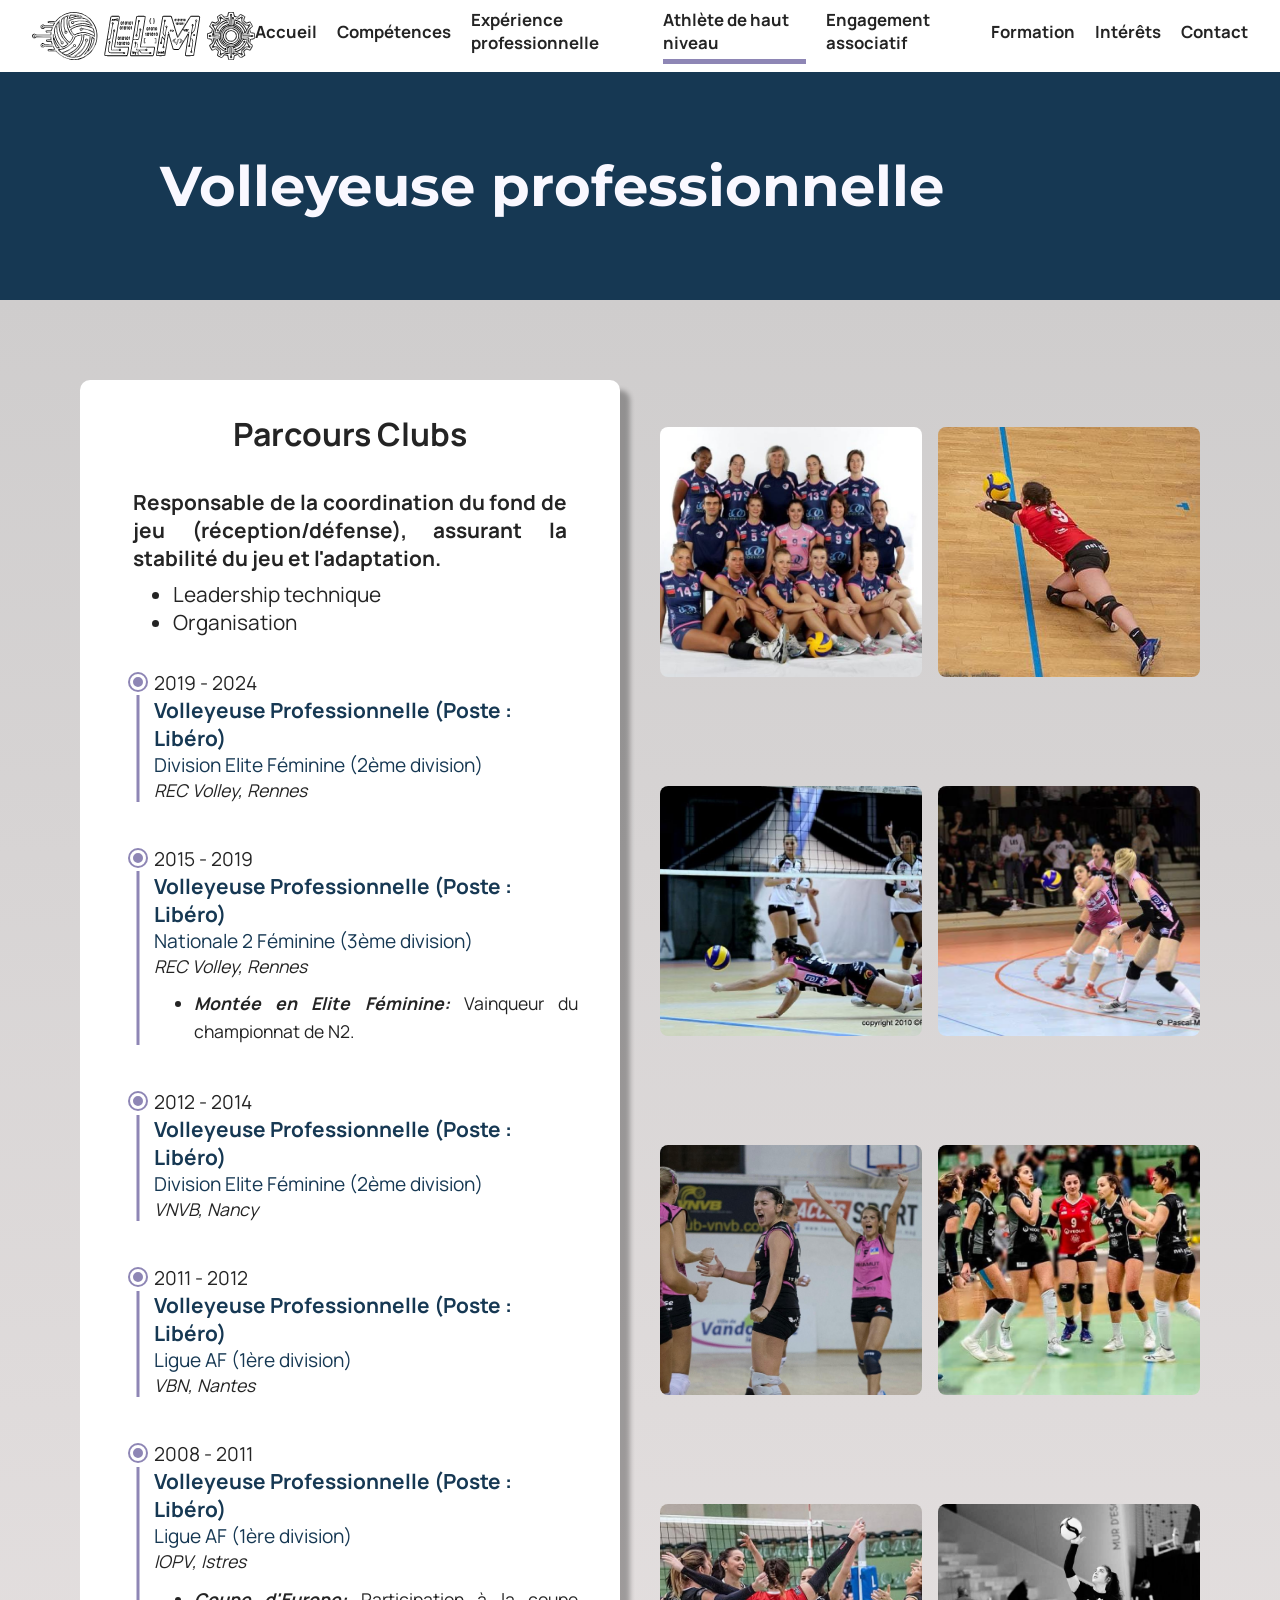
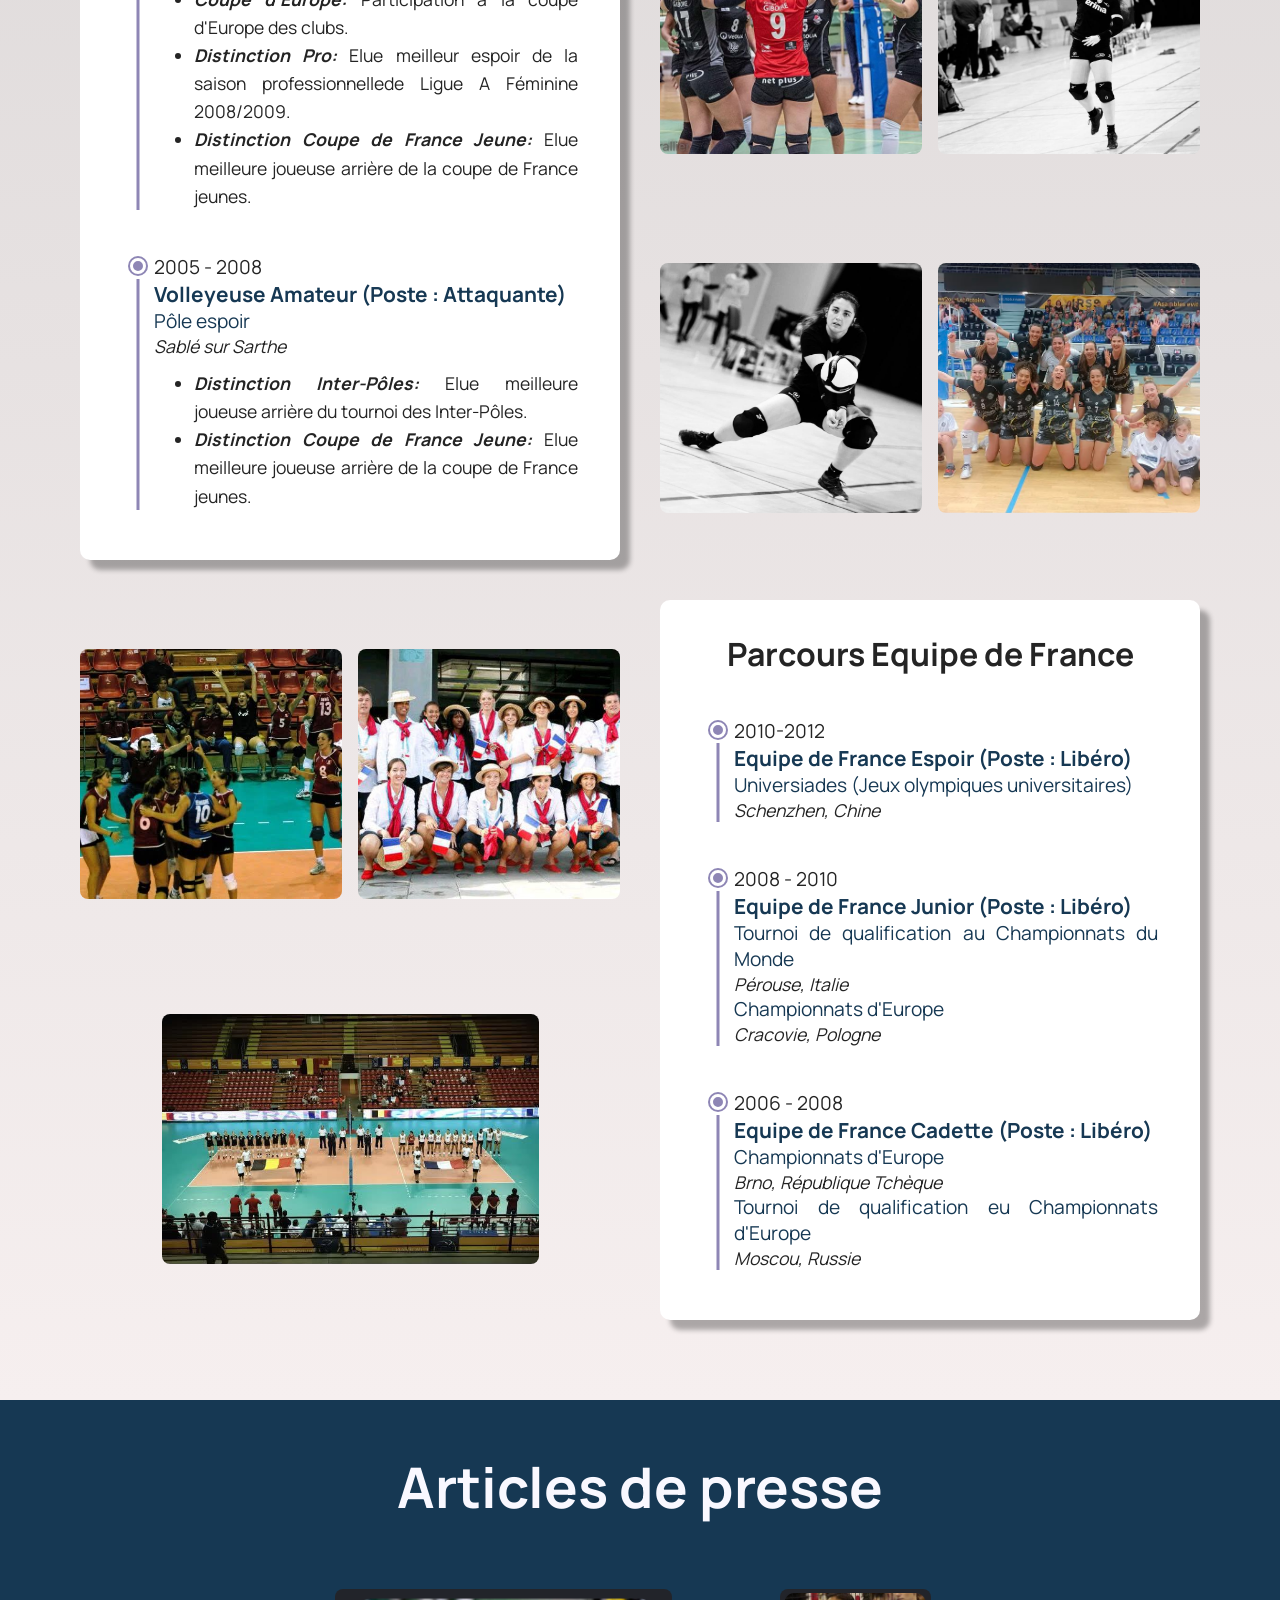
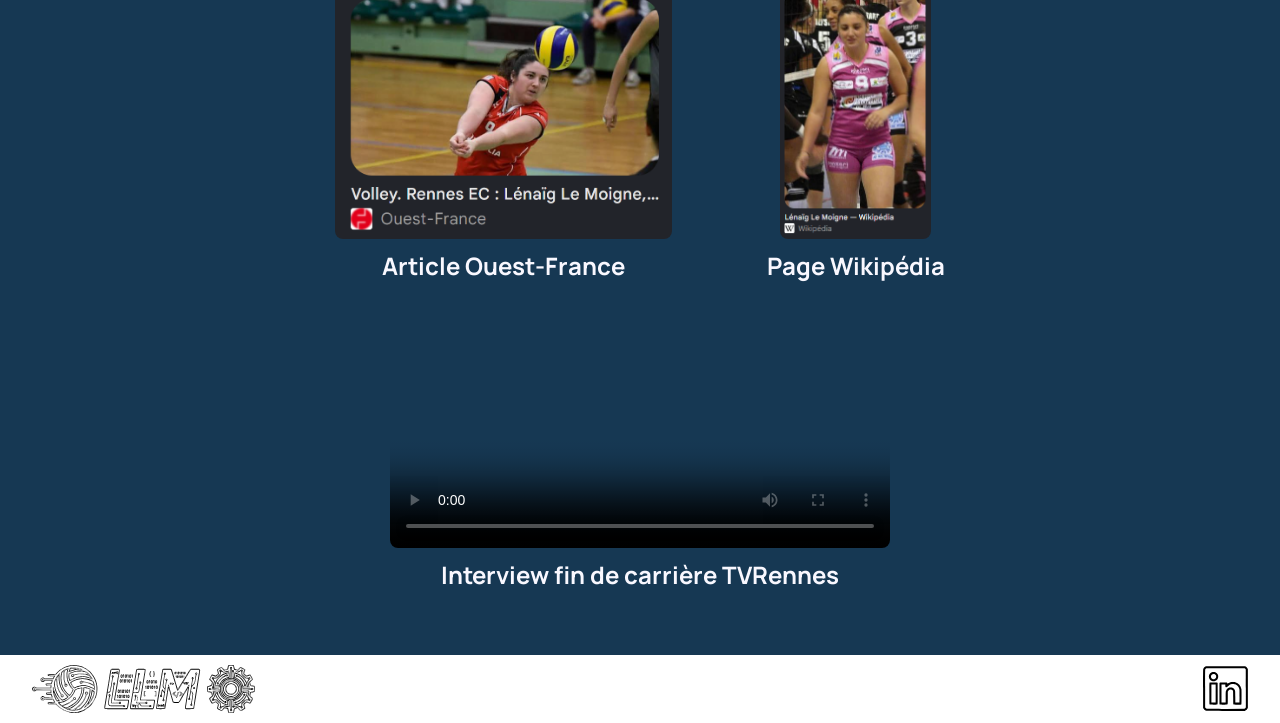
==== athlete-haut-niveau.html @ 6081b3a0 "début nettoyage" ====
<!DOCTYPE html>
<html lang="fr">

<head>
    <meta charset="utf-8">
    <title>Engagement associatif - Lénaïg LE MOIGNE</title>
    <link href="style.css" rel="stylesheet">
    <link rel="preconnect" href="https://fonts.googleapis.com">
    <link rel="preconnect" href="https://fonts.gstatic.com" crossorigin>
    <link href="https://fonts.googleapis.com/css2?family=Manrope&family=Montserrat&display=swap" rel="stylesheet">
</head>

<body>
    <header>
        <nav>
            <a href="index.html" class="lien-icone">
                <img src="images/logo-llm.svg" alt="Logo Lénaïg LE MOIGNE" class="logo-llm">
            </a>

            <div class="burger-menu" role="button" aria-label="Menu" aria-expanded="false" aria-controls="menu-mobile"
                tabindex="0">
                <span class="menu-text">MENU</span>
                <img src="images/burger-logo.png" alt="" class="burger-icon">
            </div>

            <div class="menu" id="menu-mobile">
                <a href="index.html">Accueil</a>
                <a href="competences.html">Compétences</a>
                <a href="experience-professionnelle.html">Expérience professionnelle</a>
                <a href="athlete-haut-niveau.html" class="active">Athlète de haut niveau</a>
                <a href="engagement-associatif.html">Engagement associatif</a>
                <a href="formation.html">Formation</a>
                <a href="interets.html">Intérêts</a>
                <a href="contact.html">Contact</a>
            </div>
        </nav>
    </header>

    <main>
        <section class="titre">
            <h1>Volleyeuse professionnelle</h1>
        </section>
        <section class="parcours">
            <h2 class="sr-only">Détails de mon parcours de Volleyeuse professionnelle</h2>
            <div class="blocks-parcours athlete">
                <div class="timeline-item pro">
                    <h3 id="ancre-athlete-haut-niveau-pro">Parcours Clubs</h3>

                    <div class="intro">
                        <p>Responsable de la coordination du fond
                            de jeu (réception/défense), assurant la stabilité du jeu et l'adaptation.
                        </p>
                        <ul>
                            <li>Leadership technique</li>
                            <li>Organisation</li>
                        </ul>
                    </div>

                    <div class="timeline-parcours no-hover">
                        <time class="date">2019 - 2024</time>
                        <h4 class="poste">Volleyeuse Professionnelle (Poste : Libéro)</h4>
                        <div class="niveau">Division Elite Féminine (2ème division)</div>
                        <div class="lieu">REC Volley, Rennes</div>
                    </div>
                    <div class="timeline-parcours no-hover">
                        <time class="date">2015 - 2019</time>
                        <h4 class="poste">Volleyeuse Professionnelle (Poste : Libéro)</h4>
                        <h4 class="niveau">Nationale 2 Féminine (3ème division)</h4>
                        <div class="lieu">REC Volley, Rennes</div>
                        <ul class="detail">
                            <li><em><strong>Montée en Elite Féminine:</strong></em> Vainqueur du championnat de N2.
                            </li>
                        </ul>
                    </div>
                    <div class="timeline-parcours no-hover">
                        <time class="date">2012 - 2014</time>
                        <h4 class="poste">Volleyeuse Professionnelle (Poste : Libéro)</h4>
                        <h4 class="niveau">Division Elite Féminine (2ème division)</h4>
                        <div class="lieu">VNVB, Nancy</div>
                    </div>
                    <div class="timeline-parcours no-hover">
                        <time class="date">2011 - 2012</time>
                        <h4 class="poste">Volleyeuse Professionnelle (Poste : Libéro)</h4>
                        <h4 class="niveau">Ligue AF (1ère division)</h4>
                        <div class="lieu">VBN, Nantes</div>
                    </div>
                    <div class="timeline-parcours no-hover">
                        <time class="date">2008 - 2011</time>
                        <h4 class="poste">Volleyeuse Professionnelle (Poste : Libéro)</h4>
                        <h4 class="niveau">Ligue AF (1ère division)</h4>
                        <div class="lieu">IOPV, Istres</div>
                        <ul class="detail">
                            <li><em><strong>Coupe d'Europe:</strong></em> Participation à la coupe d'Europe des clubs.
                            </li>
                            <li><em><strong>Distinction Pro:</strong></em> Elue meilleur espoir de la saison
                                professionnellede Ligue A
                                Féminine 2008/2009. </li>
                            <li><em><strong>Distinction Coupe de France Jeune:</strong></em> Elue meilleure joueuse
                                arrière de la coupe
                                de France jeunes.</li>
                        </ul>
                    </div>

                    <div class="timeline-parcours no-hover">
                        <time class="date">2005 - 2008</time>
                        <h4 class="poste">Volleyeuse Amateur (Poste : Attaquante)</h4>
                        <h4 class="niveau">Pôle espoir</h4>
                        <div class="lieu">Sablé sur Sarthe</div>
                        <ul class="detail">
                            <li><em><strong>Distinction Inter-Pôles:</strong></em> Elue meilleure joueuse arrière du
                                tournoi des Inter-Pôles.</li>
                            <li><em><strong>Distinction Coupe de France Jeune:</strong></em> Elue meilleure joueuse
                                arrière de la coupe
                                de France jeunes.</li>
                        </ul>
                    </div>


                </div>
                <div class="timeline-item edf">
                    <h3 id="ancre-athlete-haut-niveau-edf">Parcours Equipe de France</h3>

                    <div class="timeline-parcours no-hover">
                        <time class="date">2010-2012</time>
                        <h4 class="poste">Equipe de France Espoir (Poste : Libéro)</h4>
                        <h4 class="niveau">Universiades (Jeux olympiques universitaires)</h4>
                        <div class="lieu">Schenzhen, Chine</div>
                    </div>
                    <div class="timeline-parcours no-hover">
                        <time class="date">2008 - 2010</time>
                        <h4 class="poste">Equipe de France Junior (Poste : Libéro)</h4>
                        <h4 class="niveau">Tournoi de qualification au Championnats du Monde</h4>
                        <div class="lieu">Pérouse, Italie</div>
                        <h4 class="niveau">Championnats d'Europe</h4>
                        <div class="lieu">Cracovie, Pologne</div>
                    </div>
                    <div class="timeline-parcours no-hover">
                        <time class="date">2006 - 2008</time>
                        <h4 class="poste">Equipe de France Cadette (Poste : Libéro)</h4>
                        <h4 class="niveau">Championnats d'Europe</h4>
                        <div class="lieu">Brno, République Tchèque</div>
                        <h4 class="niveau">Tournoi de qualification eu Championnats d'Europe</h4>
                        <div class="lieu">Moscou, Russie</div>
                    </div>
                </div>
                <div class="photos pro">
                    <img src="images/nantes.jpeg" alt="Photo d'équipe Nantes"
                        onclick="document.getElementById('modal-nantes').showModal()">
                    <dialog id="modal-nantes" onclick="this.close()">
                        <img src="images/nantes.jpeg" alt="Photo d'équipe Nantes">
                    </dialog>

                    <img src="images/defense.jpeg" alt="Photo de défense de volley"
                        onclick="document.getElementById('modal-defense').showModal()">
                    <dialog id="modal-defense" onclick="this.close()">
                        <img src="images/defense.jpeg" alt="Photo de défense de volley">
                    </dialog>

                    <img src="images/plongeon.jpeg" alt="Photo plongeon de volley"
                        onclick="document.getElementById('modal-plongeon').showModal()">
                    <dialog id="modal-plongeon" onclick="this.close()">
                        <img src="images/plongeon.jpeg" alt="Photo plongeon de volley">
                    </dialog>

                    <img src="images/reception.jpeg" alt="Photo réception de volley"
                        onclick="document.getElementById('modal-reception').showModal()">
                    <dialog id="modal-reception" onclick="this.close()">
                        <img src="images/reception.jpeg" alt="Photo réception de volley">
                    </dialog>

                    <img src="images/celebration.jpeg" alt="Photo célébration d'un point"
                        onclick="document.getElementById('modal-celebration').showModal()">
                    <dialog id="modal-celebration" onclick="this.close()">
                        <img src="images/celebration.jpeg" alt="Photo célébration d'un point">
                    </dialog>

                    <img src="images/rec.jpeg" alt="Photo regroupement point"
                        onclick="document.getElementById('modal-rec').showModal()">
                    <dialog id="modal-rec" onclick="this.close()">
                        <img src="images/rec.jpeg" alt="Photo regroupement point">
                    </dialog>

                    <img src="images/groupe.jpeg" alt="Photo regroupement point"
                        onclick="document.getElementById('modal-groupe').showModal()">
                    <dialog id="modal-groupe" onclick="this.close()">
                        <img src="images/groupe.jpeg" alt="Photo regroupement point">
                    </dialog>

                    <img src="images/service.jpeg" alt="Photo d'un service"
                        onclick="document.getElementById('modal-service').showModal()">
                    <dialog id="modal-service" onclick="this.close()">
                        <img src="images/service.jpeg" alt="Photo d'un service">
                    </dialog>

                    <img src="images/recep.jpeg" alt="Photo de réception"
                        onclick="document.getElementById('modal-recep').showModal()">
                    <dialog id="modal-recep" onclick="this.close()">
                        <img src="images/recep.jpeg" alt="Photo de réception">
                    </dialog>

                    <img src="images/rec-victoire.jpeg" alt="Photo d'équipe REC"
                        onclick="document.getElementById('modal-recvictoire').showModal()">
                    <dialog id="modal-recvictoire" onclick="this.close()">
                        <img src="images/rec-victoire.jpeg" alt="Photo d'équipe REC">
                    </dialog>
                </div>
                <div class=" photos edf">
                    <div class=" edf-1">
                        <img src="images/edf.jpeg" alt="Photo match équipe de France"
                            onclick="document.getElementById('modal-edf').showModal()">
                        <dialog id="modal-edf" onclick="this.close()">
                            <img src="images/edf.jpeg" alt="Photo match équipe de France">
                        </dialog>

                        <img src="images/edf-universiades.JPG" alt="Photo d'équipe en tenue de présentation"
                            onclick="document.getElementById('modal-universiades').showModal()">
                        <dialog id="modal-universiades" onclick="this.close()">
                            <img src="images/edf-universiades.JPG" alt="Photo d'équipe en tenue de présentation">
                        </dialog>
                    </div>
                    <div class=" edf-2">
                        <img src="images/edf-hymnes.jpeg" alt="Photo hymnes nationales"
                            onclick="document.getElementById('modal-hymnes').showModal()">
                        <dialog id="modal-hymnes" onclick="this.close()">
                            <img src="images/edf-hymnes.jpeg" alt="Photos hymnes nationales">
                        </dialog>
                    </div>
                </div>
            </div>
        </section>

        <section class="article-press">
            <h3>Articles de presse</h3>
            <div class="article-container">
                <a href="https://www.ouest-france.fr/sport/volley/rec-volley/volley-rennes-ec-lenaig-le-moigne-patronne-de-la-defense-7035862"
                    target="_blank">
                    <img src="images/article-ouest-france.PNG" alt="Aperçu de l'article Ouest France"
                        class="image-article">
                </a>
                <h4>Article Ouest-France</h4>
            </div>

            <div class="article-container">
                <a href="https://fr.wikipedia.org/wiki/Lénaïg_Le_Moigne" target="_blank">
                    <img src="images/page-wikipedia.PNG" alt="Aperçu de la page wikipédia" class="image-page">
                </a>
                <h4>Page Wikipédia</h4>
            </div>

            <div class="video-container">
                <video controls width="auto" height="260" poster="images/couverture-video.png" class="video"
                    style="border-radius: 8px;" allowfullscreen>
                    <source src="videos/sjt-llm-portrait.mp4" type="video/mp4">
                    <track kind="captions" src="videos/transcription.vtt" srclang="fr" label="Français" default>
                    Votre navigateur ne supporte pas la lecture de vidéos.
                </video>
                <h4>Interview fin de carrière TVRennes</h4>
            </div>
        </section>

    </main>

    <footer>
        <a href="index.html" class="lien-icone">
            <img src="images/logo-llm.svg" alt="Logo Lénaïg LE MOIGNE" class="logo-llm">
        </a>
        <a href="https://fr.linkedin.com/in/lénaïg-le-moigne" target="_blank" class="lien-icone">
            <img src="images/logo-linkedin.svg" alt="Logo LinkedIn" class="logo-linkedin">
        </a>
    </footer>

    <script>
        const burger = document.querySelector('.burger-menu');
        const menuMobile = document.getElementById('menu-mobile');

        // Fonction unique pour basculer le menu
        function toggleMenu() {
            const estOuvert = burger.getAttribute('aria-expanded') === 'true';
            burger.setAttribute('aria-expanded', !estOuvert);
            menuMobile.classList.toggle('active');

            // Si le menu vient d'être ouvert, on déplace le focus sur le 1er lien
            if (!estOuvert) {
                // Trouve le premier lien à l'intérieur du menu ouvert
                const premierLien = menuMobile.querySelector('a');
                if (premierLien) {
                    // Petit délai (setTimeout) pour laisser le temps à la classe active d'être appliquée
                    setTimeout(() => {
                        premierLien.focus();
                    }, 100);
                }
            }
        }

        // Gestion du clic
        burger.addEventListener('click', (e) => {
            e.stopPropagation();
            toggleMenu();
        });

        // Gestion du clavier (Entrée et Espace)
        burger.addEventListener('keydown', (e) => {
            if (e.key === 'Enter' || e.key === ' ') {
                e.preventDefault();
                toggleMenu();
            }
        });

        // Fermeture au clic extérieur
        document.addEventListener('click', (e) => {
            if (!burger.contains(e.target) && menuMobile.classList.contains('active')) {
                menuMobile.classList.remove('active');
                burger.setAttribute('aria-expanded', 'false');
            }
        });
    </script>

</body>

</html>
---- style.css ----
:root {
    /* Couleurs */
    --couleur-fond-header-footer: #ffffff;
    --couleur-fond-section-1: #163853;
    --couleur-fond-section-2-depart: #cfcdcd;
    --couleur-fond-section-2-arrivee: #f6efef;
    --couleur-fond-timeline: #eae6e6;
    --couleur-texte-clair: #f9f8ff;
    --couleur-texte-sombre: #242424;
    --couleur-fond-block: #ffffff;
    --couleur-degrade-cta-depart: #696484;
    --couleur-degrade-cta-arrivee: #a3a4d9;
    --couleur-degrade-cta-hover-depart: #a29ace;
    --couleur-degrade-cta-hover-arrivee: #b6b9f9;
    --couleur-timeline: #8e86b5;

    /* Espacements et dimensions */
    --espacement-global: 0.625rem 2rem;
    --gap-menu: 1.25rem;
    --gap-grid: 2.5rem;
    --gap-texte: 1.5rem;
    --rayon-bordure-standard: 0.625rem;
    --padding-cta: 1.25rem 1.875rem;
    --padding-section: 5rem 0;
    --padding-grid: 2rem;
    --padding-block: 0.625rem;
    --colonne-gauche-grid-largeur: 2rem;
    --width-intro: 75%;

    /* Variables dynamiques */
    --hauteur-header: 4.5rem;
    --hauteur-barre-active: 0.3125rem;
    --cercle-taille: 0.625rem;
    --epaisseur-trait: 0.1875rem;
    --top-trait: 2.2rem;
}

* {
    margin: 0;
    box-sizing: border-box;
}

body {
    font-family: 'Manrope', sans-serif;
    font-size: 1rem;
    background-color: var(--couleur-fond-section-1);
    padding-top: var(--hauteur-header);
}

h1 {
    font-size: 3.5rem;
    color: var(--couleur-texte-clair);
    font-family: 'Montserrat', sans-serif;
}

h2 {
    font-size: 2.5rem;
    color: var(--couleur-texte-clair);
}

h3 {
    font-size: 2rem;
    margin-bottom: 2rem;
}

h4 {
    font-size: 1.5rem;
    margin-bottom: 1rem;
}

h5 {
    font-size: 1rem;
    margin-bottom: 1rem;
}

p {
    font-size: 1.3rem;
    color: var(--couleur-texte-clair);
}

/* Typography & Links */
a {
    color: var(--couleur-texte-sombre);
    text-decoration: none;
    font-size: 1.1rem;
}

a:hover {
    text-decoration: underline;
}

div {
    font-size: 1.3rem;
    color: var(--couleur-texte-sombre);
}

li {
    font-size: 1.3rem;
}

/* Layout Components */
header,
footer {
    background-color: var(--couleur-fond-header-footer);
    padding: var(--espacement-global);
    display: flex;
    align-items: center;
    justify-content: space-between;
    width: 100%;
}

header {
    position: fixed;
    top: 0;
    left: 0;
    height: var(--hauteur-header);
    z-index: 2000;
}

nav {
    display: flex;
    align-items: center;
    justify-content: space-between;
    width: 100%;
}

/* Navigation & Burger */
.burger-menu {
    display: none;
}

.menu {
    display: flex;
    align-items: center;
    gap: var(--gap-menu);
}

.menu a {
    font-weight: bold;
    font-size: 1.05rem;
    padding-bottom: var(--hauteur-barre-active);
    border-bottom: var(--hauteur-barre-active) solid transparent;
}

.menu a.active {
    border-bottom: var(--hauteur-barre-active) solid var(--couleur-timeline);
}

main {

    /* La hauteur minimale du main est la hauteur de l'écran 
       moins la hauteur du header et du footer */
    min-height: calc(100vh - var(--hauteur-header));
    display: flex;
    flex-direction: column;
}

/* Force la dernière section à prendre tout l'espace disponible */
section:last-child {
    flex-grow: 1;
}

section {
    padding: var(--padding-section);
}

/* Buttons & Icons */
.logo-llm {
    height: 3rem;
    width: auto;
    display: block;
}

.logo-linkedin {
    height: 2.8rem;
    width: auto;
    display: block;
}

.lien-icone {
    display: inline-flex;
    align-items: center;
    justify-content: center;

}

.icone-mail:hover .logo-mail,
.icone-telephone:hover .logo-telephone,
.icone-maison:hover .logo-maison,
.icone-linkedin:hover .logo-linkedin,
.icone-mail:hover + p,
.icone-telephone:hover + p,
.icone-maison:hover + p,
.icone-linkedin:hover + p {
    opacity: 0.7;
    transform: scale(1.1);
}

/* Contact Section */
.contact-info {
    display: grid;
    grid-template-columns: 1fr 1fr;
    grid-template-rows: auto auto;
    padding: var(--padding-grid);
    text-align: center;
    color: var(--couleur-texte-sombre);
    background-color: var(--couleur-fond-block);
    border-radius: var(--rayon-bordure-standard);
}

.contact-info .mail {
    grid-column: 1;
    grid-row: 1;
}

.contact-info .tel {
    grid-column: 2;
    grid-row: 1;
}

.contact-info .home {
    grid-column: 1;
    grid-row: 2;
    margin-top: 5rem;
}

.contact-info .social {
    grid-column: 2;
    grid-row: 2;
    margin-top: 5rem;
}

.contact-info p {
    color: var(--couleur-texte-sombre);
    font-size: 2rem;
}

.contact-info .home img,
.contact-info .mail img {
    display: block;
    margin: 0 auto;
    width: 3rem;
    height: auto;
}

.contact-info .tel img {
    display: block;
    margin: 0 auto;
    width: auto;
    height: 3rem;
}

.contact-info .social img {
    display: block;
    margin: 0 auto;
    width: 3rem;
    height: auto;
}

/* Introduction */
.introduction {
    display: grid;
    grid-template-columns: 1fr 1fr 1fr;
    width: var(--width-intro);
    margin: auto;
    gap: var(--gap-grid);
    /* gap entre l'intro et la photo */

}

.introduction div {
    padding-right: 5rem;
    grid-column: 1/3;
    width: 100%;
}

.introduction h1 {
    margin-bottom: 1rem;
}

.introduction p {
    margin-bottom: 2rem;
    text-align: justify;

    /* 1. Autorise la coupure des mots avec des tirets (la clé du problème) */
    -webkit-hyphens: auto;
    /* Safari iPhone */
    hyphens: auto;

    /* 2. Indique que l'espacement doit se faire entre les mots uniquement */
    text-justify: inter-word;

    /* 3. Sécurité pour les mots trop longs qui pourraient dépasser */
    word-break: break-word;

    /* 4. Pour un rendu encore plus doux sur les navigateurs modernes */
    overflow-wrap: break-word;
}

.introduction a {
    display: block;
    /* Important pour que margin fonctionne */
    width: fit-content;
    /* Le bouton prend uniquement la largeur de son texte */
    margin: 0 auto;
    /* Centre le bloc horizontalement */
    background: linear-gradient(var(--couleur-degrade-cta-depart), var(--couleur-degrade-cta-arrivee));
    color: white;
    border-radius: 3.125rem;
    padding: var(--padding-cta);
    text-align: center;
}

.introduction a:hover {
    background: linear-gradient(var(--couleur-degrade-cta-hover-depart), var(--couleur-degrade-cta-hover-arrivee));
    text-decoration: none;
}

.introduction a:hover,
.introduction a:focus-visible {
    background: linear-gradient(var(--couleur-degrade-cta-hover-depart), var(--couleur-degrade-cta-hover-arrivee));
    text-decoration: none;
    transform: translateY(-2px) scale(1.02);
    box-shadow: 0 0.5rem 1.25rem rgba(0, 0, 0, 0.18);
}

/* On cible l'image à l'intérieur de son conteneur */
.introduction img {
    grid-column: 3/4;
    /* Pour éviter qu'elle ne colle au texte */
    display: block;
    /* On force l'image à être un bloc pour que les marges fonctionnent correctement */
    margin: 0 auto;
    /* Centre horizontalement l'image */
    align-self: center;
    /* Centre verticalement l'image dans le conteneur flex */
    /* 3. On s'assure que l'image ne dépasse pas */
    width: 300px;
    height: 300px;
    object-fit: contain;
    /* Garde les proportions et centre */

    /* 2. Rend l'image circulaire */
    border-radius: 50%;

    /* 3. Recadre l'image pour qu'elle remplisse le cercle sans déformation */
    object-fit: cover;
    object-position: center;
    /* Centre le visage dans le cercle */
}

.titre h1 {
    width: var(--width-intro);
    margin: auto;
}

/* Parcours & Blocks */
.parcours {
    display: grid;
    background: linear-gradient(var(--couleur-fond-section-2-depart), var(--couleur-fond-section-2-arrivee));
    padding: 5rem 5rem 5rem 5rem;
    align-content: start;
    justify-self: center;
}

.parcours h2 {
    color: var(--couleur-texte-sombre);
    text-align: center;
    margin-bottom: 5rem;
}

.blocks-parcours {
    display: grid;
    width: 100%;
    grid-template-columns: repeat(4, 1fr);
    grid-template-rows: auto auto auto;
    gap: var(--gap-grid);
    /* gap entre les grid */
    /*margin-bottom: 0.9375rem;*/
    text-align: center;
    position: relative;
    /*align-items: start;*/
}

.blocks-parcours.formation {
    display: grid;
    grid-template-columns: 1fr;
}

.blocks-parcours.experience-professionnelle {
    display: grid;
    grid-template-columns: 1fr;
    grid-template-rows: auto auto;
    align-content: start;
    justify-self: center;

    line-height: 1.5rem;
    /*align-items: stretch;*/
    /* Force les cellules à prendre toute la hauteur disponible */
    /* On force l'alignement vertical au sommet pour toute la grille */
    /*align-items: start !important;*/
    /*gap: 0 !important;*/
}

.blocks-parcours.benevole {
    grid-template-columns: repeat(1, 1fr);
    grid-template-rows: auto auto;

    /* C'est la ligne clé pour égaliser les hauteurs */
    align-items: stretch;
}

.blocks-parcours.benevole .timeline-item {
    grid-column: 1;
    grid-row: 1;
    /* Force sur la première ligne */
}

.article-rec {
    background-color: #212121;
    /* Gris très sombre */
    color: var(--couleur-texte-clair);
    /* Gris clair pour le texte */
    font-family: Arial, sans-serif;
    width: 75%;
    margin: 0 auto;
    padding-bottom: 1rem;
}

.titre-article {
    background-color: #997f0f;
    /* Brun-olive */
    text-align: center;
    padding: 20px;
    margin-bottom: 20px;
}

.titre-article h3 {
    color: var(--couleur-texte-clair);
    margin: 0;
}

.contenu {
    padding: 0 2rem;
}

.contenu p {
    margin: 0 0 1rem 0;
    line-height: 1.6;
    color: var(--couleur-texte-clair);
    text-align: justify;
    font-size: 1.1rem;
}

.images-article {
    display: flex;
    justify-content: center;
    /* Centre les images horizontalement */
    gap: 2rem;
    margin-bottom: 1.5rem;

}

.images-article img {
    width: 45%;
    height: auto;
    display: block;
}

.citation {
    font-style: italic;
    line-height: 1.6;
    color: var(--couleur-texte-clair);
}

.auteur {
    font-weight: bold;
    font-style: normal;
    margin-top: 1rem;
    color: var(--couleur-texte-clair);
}

.citation p,
.auteur p {
    text-align: center;
}


.blocks-parcours.benevole .photos,
.blocks-parcours.athlete .photos,
.blocks-parcours.interets .photos {
    /* Maintien du grid */
    display: grid;
    height: 100%;
    background-color: transparent;

    /* CORRECTIONS POUR LE CENTRAGE */
    place-items: center;
    /* Centre horizontalement et verticalement */
    padding: 0;
    /* IMPORTANT : supprime tout padding qui décale l'image */
    margin: 0;
    /* IMPORTANT : supprime toute marge */
}

.blocks-parcours.athlete .photos.pro {
    grid-column: 2;
    grid-row: 1;
}

.blocks-parcours.athlete .photos.edf {
    grid-column: 1;
    grid-row: 2;
}

.blocks-parcours.athlete {
    grid-template-columns: repeat(2, 1fr);
    grid-template-rows: auto auto;
    /* C'est la ligne clé pour égaliser les hauteurs */
    align-items: stretch;
}

.blocks-parcours.athlete .timeline-item.pro {
    grid-column: 1;
    grid-row: 1;
}

.blocks-parcours.athlete .timeline-item.edf {
    grid-column: 2;
    grid-row: 2;
}

.photos.pro {
    display: grid;
    grid-template-columns: 1fr 1fr;
    gap: 1rem;
}

/* On force le conteneur de chaque image */
.photos.pro img {
    width: 100%;
    height: 250px;
    object-fit: cover;
    object-position: center;
    border-radius: 8px;
}

.photos.edf {
    display: grid;
    grid-template-columns: 1fr 1fr;
    grid-template-rows: auto auto;
    /* S'assure qu'elles sont côte à côte */
    gap: 1rem;
    /* Définit l'espace entre les deux images (ajuste la valeur selon tes besoins) */
    align-items: center;
}

.edf-1 {
    grid-column: 1/3;
    grid-row: 1;

    display: grid;
    grid-template-columns: 1fr 1fr;
    gap: 1rem;
}

.edf-2 {
    grid-column: 1/3;
    grid-row: 2;
}

.edf-1 img,
.edf-2 img {
    width: 100%;
    height: 250px;
    /* Hauteur fixe identique pour toutes */
    object-fit: cover;
    /* Coupe proprement */
    object-position: center;
    /* Centre l'image */
    border-radius: 8px;
    /* Coins arrondis */
}

.photos.interets {
    display: grid;
    grid-template-columns: 1fr 1fr 1fr;
    gap: 1rem;
}

/* On force le conteneur de chaque image */
.photos.interets img {
    width: 100%;
    height: 300px;
    /* Hauteur fixe identique pour toutes */
    object-fit: cover;
    /* Coupe proprement */
    object-position: center;
    /* Centre l'image */
    border-radius: 8px;
    /* Coins arrondis */
}

dialog[open] {
    /* Remise à zéro agressive pour le dialog */
    margin: auto !important;
    padding: 0 !important;
    border: none !important;
    background: transparent !important;
    overflow: visible !important;
    display: inline-block !important;
    line-height: 0 !important;
    /* Annulation de toute ombre ou effet système */
    box-shadow: none !important;
    outline: none !important;
}

/* Forcer l'image à coller parfaitement */
dialog[open] img {
    display: block !important;
    width: auto !important;
    height: auto !important;
    max-width: 90vw !important;
    max-height: 90vh !important;
    box-shadow: none !important;
    border: none !important;
    border-radius: 8px;

    /* Ajoute uniquement cette ligne */
    aspect-ratio: auto !important;
}

dialog::backdrop {
    background: rgba(0, 0, 0, 0.9) !important;
}

img[onclick] {
    cursor: pointer;
}

.blocks-parcours.competences,
.blocks-parcours.interets {
    display: grid;
    /* On force 1 seule colonne qui s'adapte à la largeur dispo */
    grid-template-columns: 1fr;
    align-content: start;
    /* On définit une largeur maximale pour ne pas que ce soit trop large sur PC */
    width: 70%;
    /*max-width: 600px;*/
    /* Centrage du bloc dans la page */
    justify-self: center;
    /*gap: 2.5rem;*/
    line-height: 1.5rem;
}

.blocks-parcours.athlete ul {
    text-align: justify;
    margin-top: 0.5rem;
}

.blocks-parcours.athlete .intro {
    text-align: justify;
    padding-bottom: 2rem;
    --padding-left-right: calc(var(--colonne-gauche-grid-largeur) / 2 + var(--padding-block) - var(--cercle-taille) / 2);
    padding: 0 var(--padding-left-right) 1.5rem var(--padding-left-right);
    ;
}

.blocks-parcours p {
    color: var(--couleur-texte-sombre);
    text-align: justify;
    font-weight: bold;
    gap: 4rem;
}

.liste-item.savoir-etre,
.liste-item.savoir-faire,
.liste-item.loisirs {
    /* Nettoyage des positions forcées */
    grid-row: auto;
    grid-column: auto;
    /* On assure que les éléments ne dépassent pas de la colonne */
    width: 100%;
    box-sizing: border-box;
    padding-bottom: 3.5rem;
}

.blocks-parcours>div {
    position: relative;
    padding: var(--padding-grid) var(--padding-grid) calc(var(--padding-grid)/2) var(--padding-grid);
    background: var(--couleur-fond-block);
    color: #242424;
    border-radius: var(--rayon-bordure-standard);
    /*min-height: 6.25rem;*/
}

/* Savoir */
.liste-savoir {
    display: grid;
    grid-template-columns: 1fr;
    width: 70%;
    margin: auto;
    /*grid-template-columns: repeat(2, 1fr);
    grid-column: span 2;*/
    margin-bottom: 1.5rem;
    gap: var(--gap-grid);
    /* gap entre les deux grid compétences page accueil */
    align-items: start;
    /* On impose une hauteur minimale pour éviter les sauts */
    /* min-height: 10rem;*/
}

.liste-savoir.no-hover>ul {
    line-height: 2;
}

.savoir {
    list-style: none;
    color: var(--couleur-texte-sombre);
    width: 100%;
    /* Change 80% par 100% pour remplir la grid */
    margin: 0;
    /* Retire le auto pour que ça ne soit pas centré */
    text-align: left;
    contain: layout;
    padding: var(--padding-block) var(--padding-block) var(--padding-block) 2.5rem;
    border-radius: var(--rayon-bordure-standard);
}

.savoir.savoir-etre>h4,
.savoir.savoir-faire>h4 {
    text-align: center;
    width: 100%;
    margin-left: 0;
    margin-right: 0;
    /* On supprime position: relative et left:-1rem */
}

.savoir li {
    line-height: 2rem;
}

/* Petit visuel de "check" avant chaque compétence */
.savoir li:not(.pays)::before {
    content: "◆";
    margin-right: 10px;
    font-weight: bold;

}

.savoir.no-hover li:not(.pays)::before {
    /* Ajoute une marge négative pour décaler vers la gauche */
    margin-left: -1rem;
}

/* Force le scroll à bien se caler sur le titre */
#ancre-savoir-etre,
#ancre-savoir-faire,
#ancre-experience-professionnelle-inge,
#ancre-experience-professionnelle-prof,
#ancre-experience-professionnelle-stages,
#ancre-formation-inge,
#ancre-formation-licence,
#ancre-formation-bts,
#ancre-athlete-haut-niveau-pro,
#ancre-athlete-haut-niveau-edf,
#ancre-benevolat {
    display: block;
    /* Important pour que l'ancre soit un bloc */
    scroll-margin-top: 150px;
    /* Ajuste selon la hauteur de ton menu fixe */
}

/* Bordures latérales colorées */
.savoir-etre {
    border: 2px solid var(--couleur-fond-section-1);
    border-left-width: 15px;
}

.savoir-faire {
    border: 2px solid var(--couleur-timeline);
    border-left-width: 15px;
}

.savoir:not(.no-hover),
.timeline-parcours:not(.no-hover),
.photos img,
.introduction img {
    transition: transform 0.2s ease, background-color 0.2s ease;
    will-change: transform;
}

.savoir:not(.no-hover):hover,
.timeline-parcours:not(.no-hover):hover,
.savoir:not(.no-hover):focus-within,
.timeline-parcours:not(.no-hover):focus-within {
    background-color: var(--couleur-fond-timeline);
    border-radius: var(--rayon-bordure-standard);
    transform: scale(1.02);
}

.photos img:hover,
.introduction img:hover,
.photos img:focus-visible,
.introduction img:focus-visible {
    transform: scale(1.05);
}

.timeline-item,
.liste-item,
.contact-info {
    box-shadow: 10px 10px 5px rgba(0, 0, 0, 0.3);
}

/* Timeline */
.liste-item {
    grid-column: 1/3;
    grid-row: 1;
}

.timeline-item.experience-professionnelle {
    grid-column: 3/5;
    grid-row: 1;
}

.timeline-item.formation {
    grid-column: 1/3;
    grid-row: 2;
}

.timeline-item.athlete {
    grid-column: 3/5;
    grid-row: 2;
}

.timeline-item.benevole {
    grid-column: 2/4;
    grid-row: 3;
}

.timeline-parcours {
    position: relative;
    display: grid;
    grid-template-columns: var(--colonne-gauche-grid-largeur) 1fr;
    align-items: start;
    margin-bottom: 1.5rem;
    padding: var(--padding-block);
    border-radius: var(--rayon-bordure-standard);
    text-align: left;
    contain: layout;
}

.timeline-parcours::before {
    content: '';
    grid-column: 1;
    justify-self: center;
    width: var(--cercle-taille);
    height: var(--cercle-taille);
    background-color: var(--couleur-timeline);
    border-radius: 50%;
    border: var(--epaisseur-trait) solid white;
    box-shadow: 0 0 0 0.125rem var(--couleur-timeline);
    margin-top: 0.25rem;
    /*transition: transform 0.3s ease;*/
}

.timeline-parcours::after {
    content: '';
    position: absolute;
    left: calc(var(--colonne-gauche-grid-largeur) / 2 + var(--padding-block));
    transform: translateX(-50%);
    top: var(--top-trait);
    bottom: var(--padding-block);
    border-left: var(--epaisseur-trait) solid var(--couleur-timeline);
}

.timeline-parcours>.date,
.timeline-parcours>.poste,
.timeline-parcours>.niveau,
.timeline-parcours>.lieu,
.timeline-parcours>.detail {
    grid-column: 2;
    margin: 0;
    /*transition: font-size 0.2s ease;*/
    text-align: justify;
}

.timeline-parcours>.date {
    font-size: 1.2rem;
}

.timeline-parcours>.poste {
    grid-column: 2;
    margin: 0;
    /*transition: font-size 0.2s ease;*/
    text-align: left;
    color: var(--couleur-fond-section-1);
    font-size: 1.3rem;
    font-weight: bold;
}

.timeline-parcours>.niveau {
    color: var(--couleur-fond-section-1);
    font-size: 1.2rem;
    font-weight: normal;

}

.timeline-parcours>.lieu {
    font-size: 1.1rem;
    font-style: italic;
}

.timeline-parcours>.detail {
    padding-top: 0.2rem;
    line-height: 1.6;
}

.timeline-parcours li {
    font-size: 1.1rem;
}

.voir-detail {
    display: block;
    margin-left: auto;
    /* Pousse l'élément vers la droite */
    width: max-content;
    /* L'élément s'adapte à la largeur du texte */
    text-align: right;
    grid-column: 2;
    color: #3b3c3c;
    font-style: italic;
    margin-top: 0.5rem;
    margin-bottom: 0.6rem;
    margin-right: 1rem;
    text-decoration: underline;
    font-weight: bold;
}

.btn-telechargement {
    display: inline-block;
    background: linear-gradient(var(--couleur-degrade-cta-depart), var(--couleur-degrade-cta-arrivee));
    color: white;
    padding: 1rem 2rem;
    border-radius: 50px;
    text-decoration: none;
    font-weight: bold;
    text-align: center;
    transition: transform 0.2s ease, background 0.2s ease;
    margin: auto;
    /* Centré par défaut */
    margin-top: 5rem;
}

.btn-telechargement:hover {
    background: linear-gradient(var(--couleur-degrade-cta-hover-depart), var(--couleur-degrade-cta-hover-arrivee));
    transform: scale(1.05);
    text-decoration: none;
}

.slider {
    width: 750px;
    height: 422px;
    margin: 40px auto;
    overflow: hidden;
    border-radius: 8px;
}

.slides {
    display: flex;
    transition: transform .5s ease;
}

.slides img {
    width: 100%;
    height: 100%;
    flex-shrink: 0;
    object-fit: contain;
    /* ou cover selon le rendu souhaité */
    object-position: center;
}

.dots {
    display: flex;
    justify-content: center;
    gap: 10px;
}

.dot {
    width: 15px;
    height: 15px;
    border-radius: 50%;
    background: #ffffff;
    opacity: .35;

    transition: .3s;
}

.dot.active {
    opacity: 1;
}

/* 1. La section globale : active le Flexbox pour tout centrer */
.article-press {
    display: flex;
    flex-wrap: wrap;
    /* Permet de passer à la ligne sur mobile */
    justify-content: center;
    gap: 8%;
    padding: 3rem;
}

/* 2. Le titre prend toute la largeur et se place au-dessus */
.article-press h3 {
    flex-basis: 100%;
    text-align: center;
    color: var(--couleur-texte-clair);
    font-size: 3.5rem;
    margin: 0 0 4rem 0;
}

/* 3. Conteneurs : largeur fixe pour aligner les blocs sur la ligne 2 */
.article-container,
.video-container {
    text-align: center;
    display: flex;
    flex-direction: column;
    /* Aligne le titre, l'image et le texte verticalement */
    /* Largeur identique pour tous */
}

/* 5. Style et zoom de l'image */
.image-article,
.image-page,
video {
    width: auto;
    height: 250px;
    /* Hauteur identique */
    object-fit: cover;
    /* Rogne intelligemment pour remplir l'espace */
    border-radius: 8px;
    display: block;
    margin: auto;
}

/* Zoom au survol sur l'image via le lien */
.article-container a:hover .image-article,
.article-container a:hover .image-page,
.video-container:hover video {
    transform: scale(1.05);
}

/* 6. Style pour les titres des blocs (h4) */
.article-container h4,
.video-container h4 {
    margin-top: 10px;
    color: var(--couleur-texte-clair);
}

/* 7. Style du paragraphe */
.article-container p {
    padding-top: 1rem;
}

.sr-only {
    position: absolute !important;
    width: 1px !important;
    height: 1px !important;
    padding: 0 !important;
    margin: -1px !important;
    overflow: hidden !important;
    clip: rect(0, 0, 0, 0) !important;
    white-space: nowrap !important;
    border: 0 !important;
}

/* Conteneur pour masquer le débordement et créer la zone de défilement */
.scroll-container {
    overflow: hidden;
    white-space: nowrap;
    width: 40%; /* Modifie cette valeur pour réduire la largeur (ex: 50%, 300px) */
    margin: 0 auto; /* Centre le bandeau sur la page */
}

/* Animation du texte */
.scroll-text {
    display: inline-block;
    padding-left: 100%;
    animation: marquee 5s linear infinite;
}

@keyframes marquee {
    0% { transform: translate(0, 0); }
    100% { transform: translate(-100%, 0); }
}

@media screen and (max-width: 64rem) {
    .burger-menu {
        display: flex !important;
        align-items: center !important;
        justify-content: center !important;
        height: 4.5rem !important;
        padding: 0 1rem !important;
        margin: 0 !important;
    }

    .menu-text {
        font-weight: bold;
        font-size: 1.8rem;
        /* Ajuste la taille selon ton besoin */
        color: var(--couleur-texte-sombre);
    }

    .burger-icon {
        width: 3rem;
        /* Ajuste la taille de ton icône */
        height: auto;
        /* Garde les proportions */
        display: block;
    }

    .menu {
        display: none;
        flex-direction: column;
        position: absolute;
        top: 100%;
        left: 0;
        width: 100%;
        background: rgba(240, 242, 245, 0.95);
        padding: 1.875rem 0;
        z-index: 1000;
        text-align: center;
        box-shadow: 0 0.3125rem 0.625rem rgba(0, 0, 0, 0.1);
    }

    .menu a {
        font-size: 3rem;
    }

    .menu.active {
        display: flex !important;
    }

    /* 1. Centrage et empilement de l'introduction */
    .introduction {
        display: flex !important;
        flex-direction: column !important;
        align-items: center !important;
        /* Force le centrage horizontal de l'image ET du bloc texte */
        width: 90%;
        padding: 6rem var(--padding-grid);
        gap: 5rem;
        /* Ton écart uniforme entre l'image et le bloc texte */
    }

    .introduction div {
        display: flex;
        flex-direction: column;
        /* L'écart uniforme entre h1, p et a */
        padding-right: 0;
        text-align: center;
    }

    .introduction div a {
        display: block !important;
        margin-top: 1rem;
    }

    .introduction img {
        grid-column: 1;
        /* Place l'image sous le texte */
        order: -1;
        /* Optionnel : si tu veux l'image tout en haut */
        margin: 0 auto;
        /* Centre l'image horizontalement */
        display: block;
        /* Nécessaire pour que margin auto fonctionne */
        width: 400px;
        height: 400px;
    }

    /* Contact Section */
    .contact-info {
        display: grid;
        grid-template-columns: 1fr;
        grid-template-rows: auto auto auto auto;
        width: 75%;
        margin: 0 auto;
    }

    .contact-info .mail {
        grid-column: 1;
        grid-row: 1;
    }

    .contact-info .tel {
        grid-column: 1;
        grid-row: 2;
        margin-top: 4rem;
    }

    .contact-info .home {
        grid-column: 1;
        grid-row: 3;
    }

    .contact-info .social {
        grid-column: 1;
        grid-row: 4;
    }

    /* 1. On simplifie la grille des parcours pour forcer l'empilement */
    .blocks-parcours {
        grid-template-columns: 1fr !important;
        /* Force une seule colonne */
    }

    /* 2. On libère tous les éléments de leurs positions spécifiques */
    .liste-item,
    .timeline-item,
    .timeline-item.athlete,
    .timeline-item.benevole {
        grid-column: 1 !important;
        grid-row: auto !important;
    }

    .timeline-item.pro {
        grid-column: 1 !important;
        grid-row: 1 !important;
    }

    .photos.pro {
        grid-column: 1 !important;
        grid-row: 2 !important;
    }

    .timeline-item.edf {
        grid-column: 1 !important;
        grid-row: 3 !important;
    }

    .photos.edf {
        grid-column: 1 !important;
        grid-row: 4 !important;
    }

    .blocks-parcours.competences,
    .blocks-parcours.interets {
        width: 80%;
    }

    .article-press {
        display: flex;
        flex-direction: column;
    }

    /* Le premier article (Ouest-France) reste en 1 */
    .article-container:nth-of-type(1) {
        order: 1;
    }

    /* La vidéo passe en 2 */
    .video-container {
        order: 2;
    }

    /* Wikipédia passe en 3 */
    .article-container:nth-of-type(2) {
        order: 3;
    }

    /* Ajustement des dimensions sur mobile */
    .article-container,
    .video-container {
        width: 90%;
        margin: 0 auto 30px auto;
    }

    .image-article,
    .image-page,
    video {
        width: 60%;
        height: auto;
        border-radius: 8px;
        display: block;
        margin: 0 auto;
        /* Centrage des éléments */
    }

    .article-rec {
        width: 90%;
    }

    .photos.interets img {
        height: 200px;
    }

    h1 {
        font-size: 4rem;
    }

    .titre h1 {
        font-size: 2.8rem;
    }

    h2 {
        font-size: 3rem;
    }

    h3 {
        font-size: 2.3rem;
    }

    h4 {
        font-size: 2rem;
    }

    p {
        font-size: 2rem;
    }

    /* Typography & Links */
    a {
        font-size: 1.6rem;
    }

    li {
        font-size: 1.5rem;
    }

    .voir-detail {
        font-size: 1.4rem;
    }

    .timeline-parcours>.date {
        font-size: 1.4rem;
    }

    .timeline-parcours>.poste {
        font-size: 1.6rem;
    }

    .timeline-parcours>.niveau {
        font-size: 1.5rem;
    }

    .timeline-parcours>.lieu {
        font-size: 1.4rem;
    }

    .timeline-parcours>.detail {
        font-size: 1.4rem;
    }
}
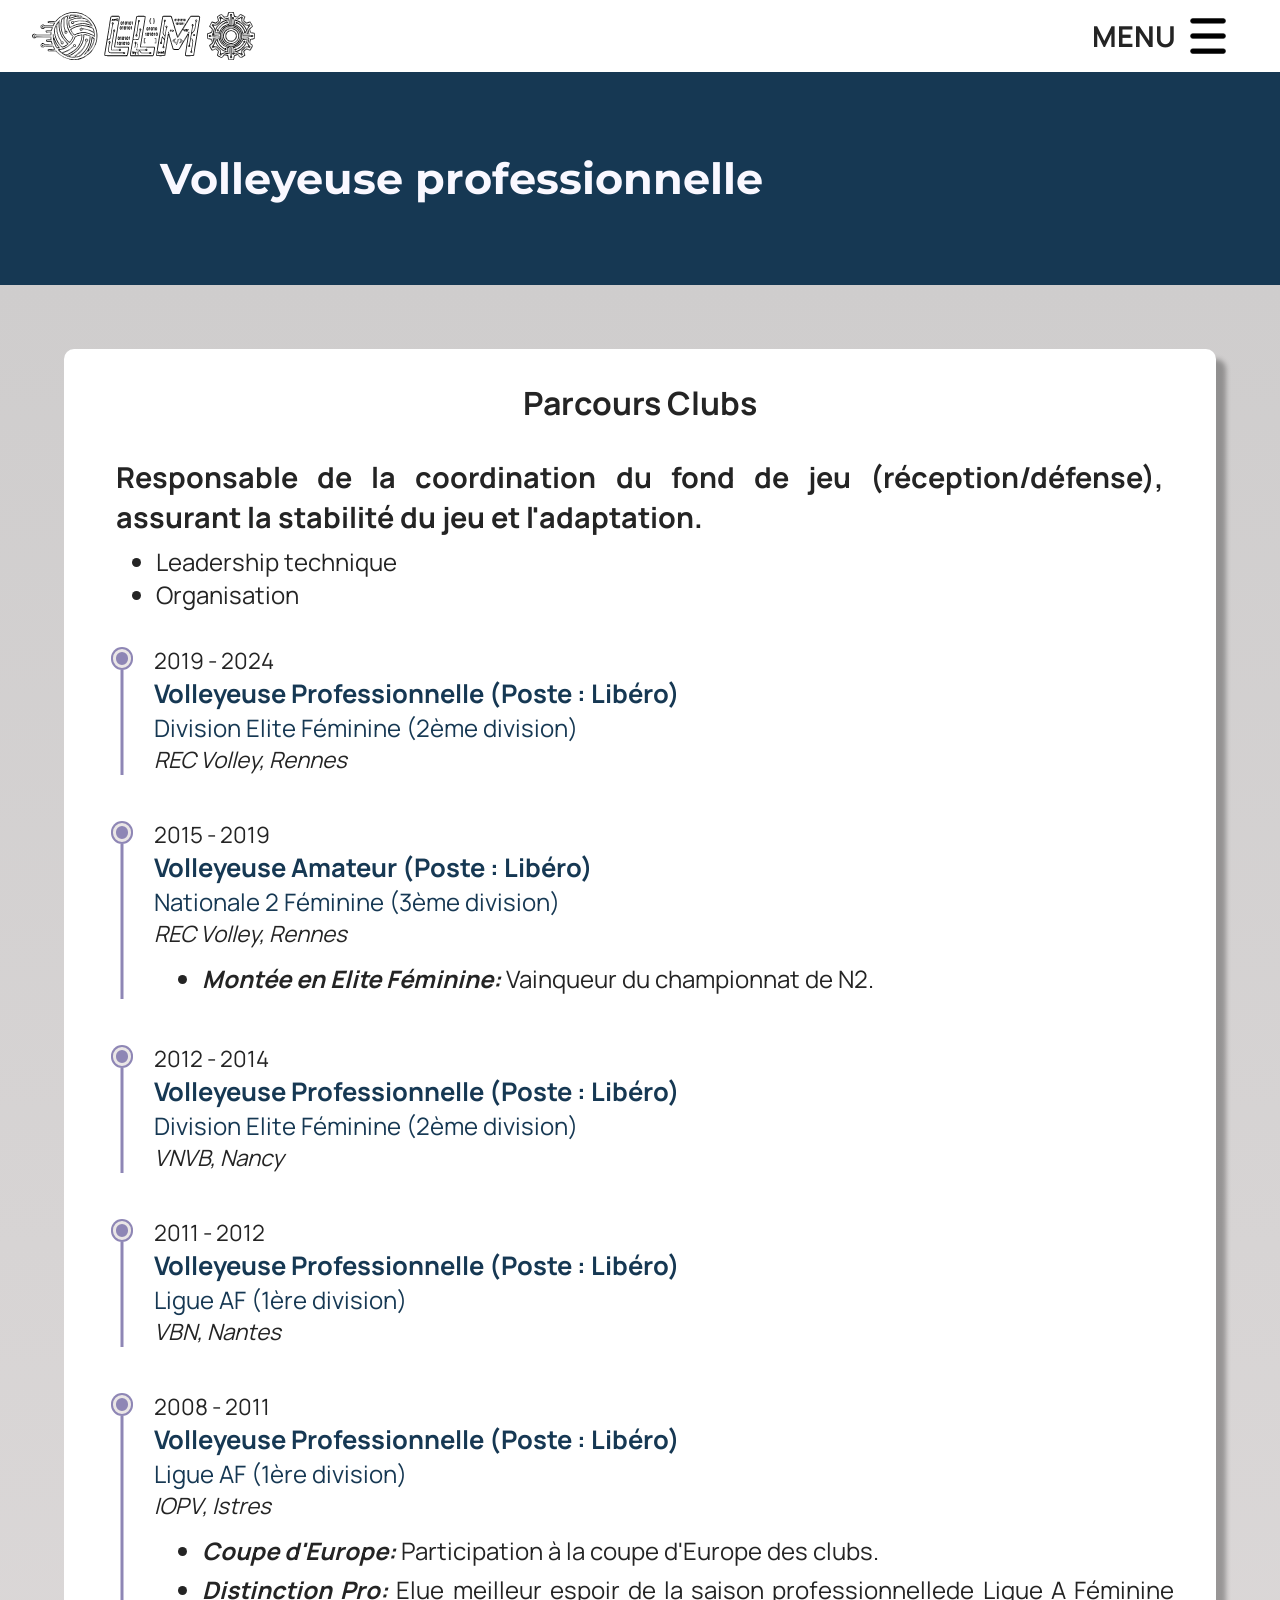
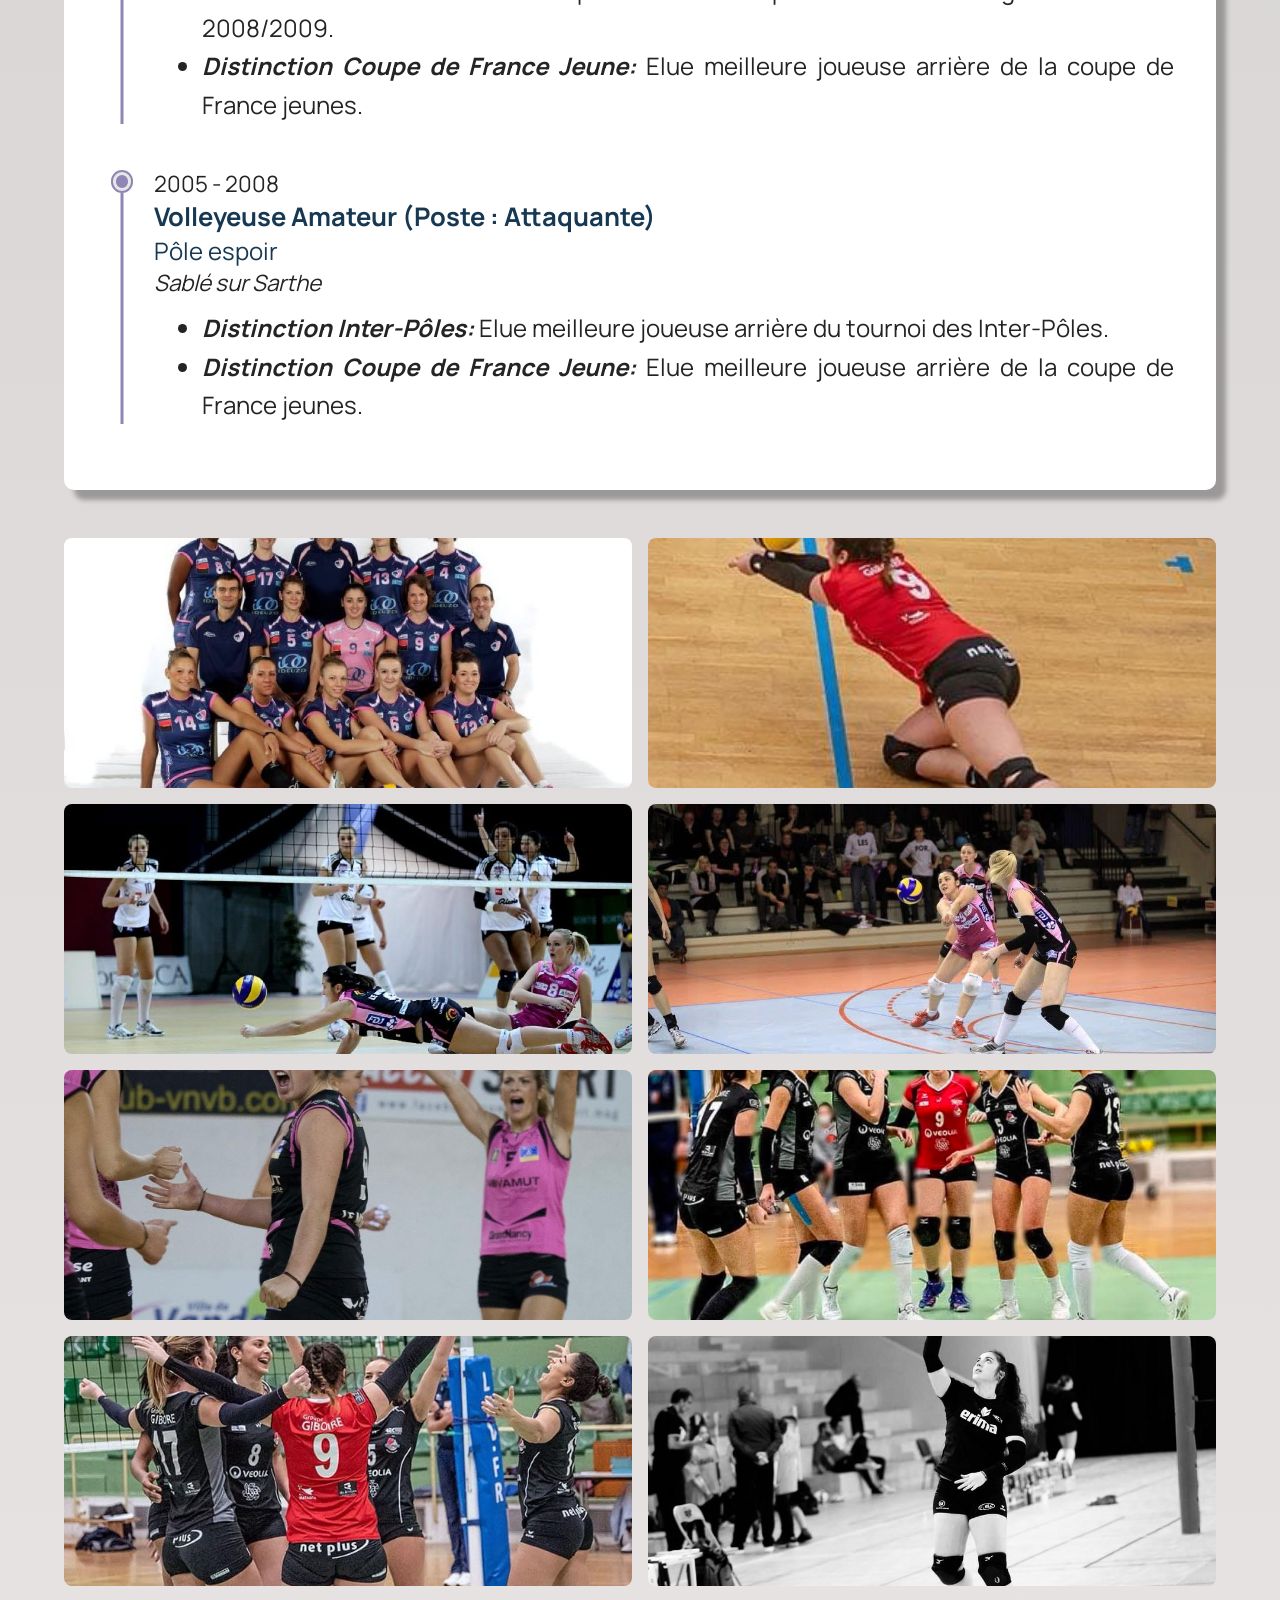
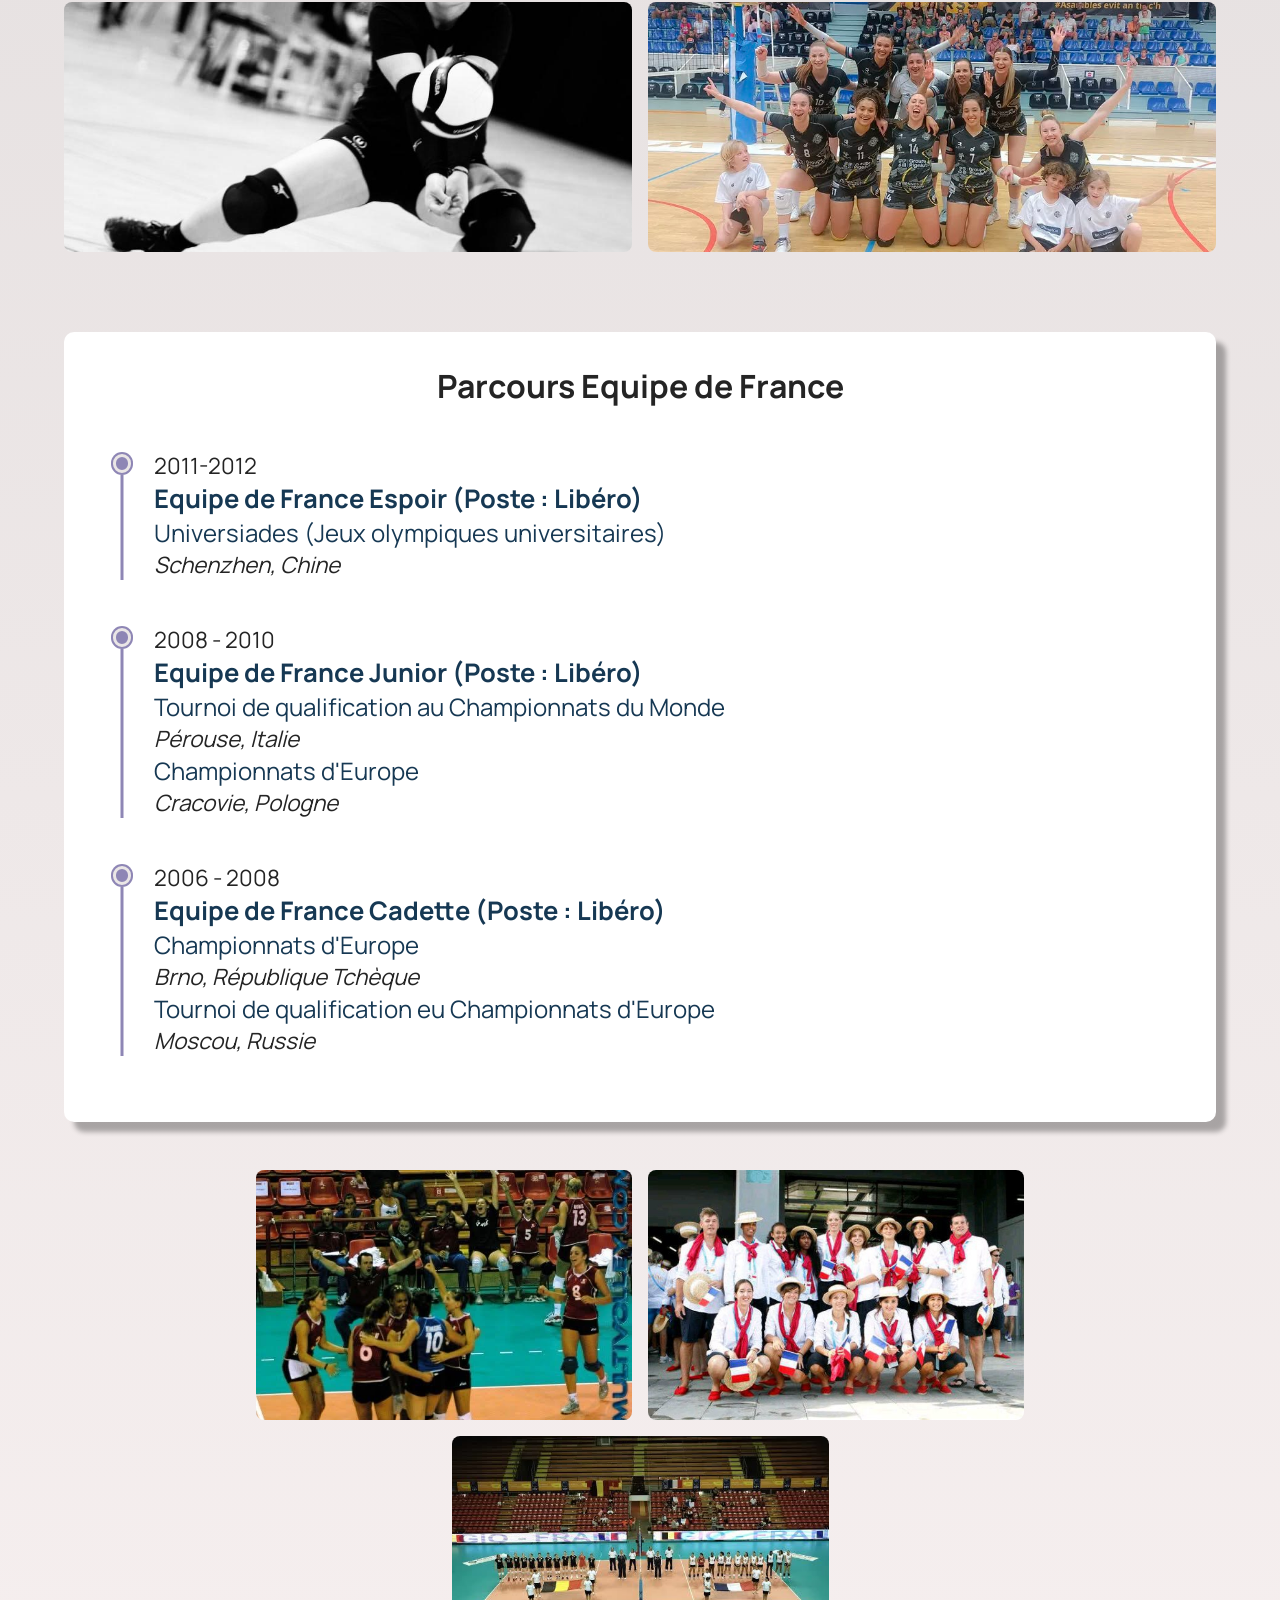
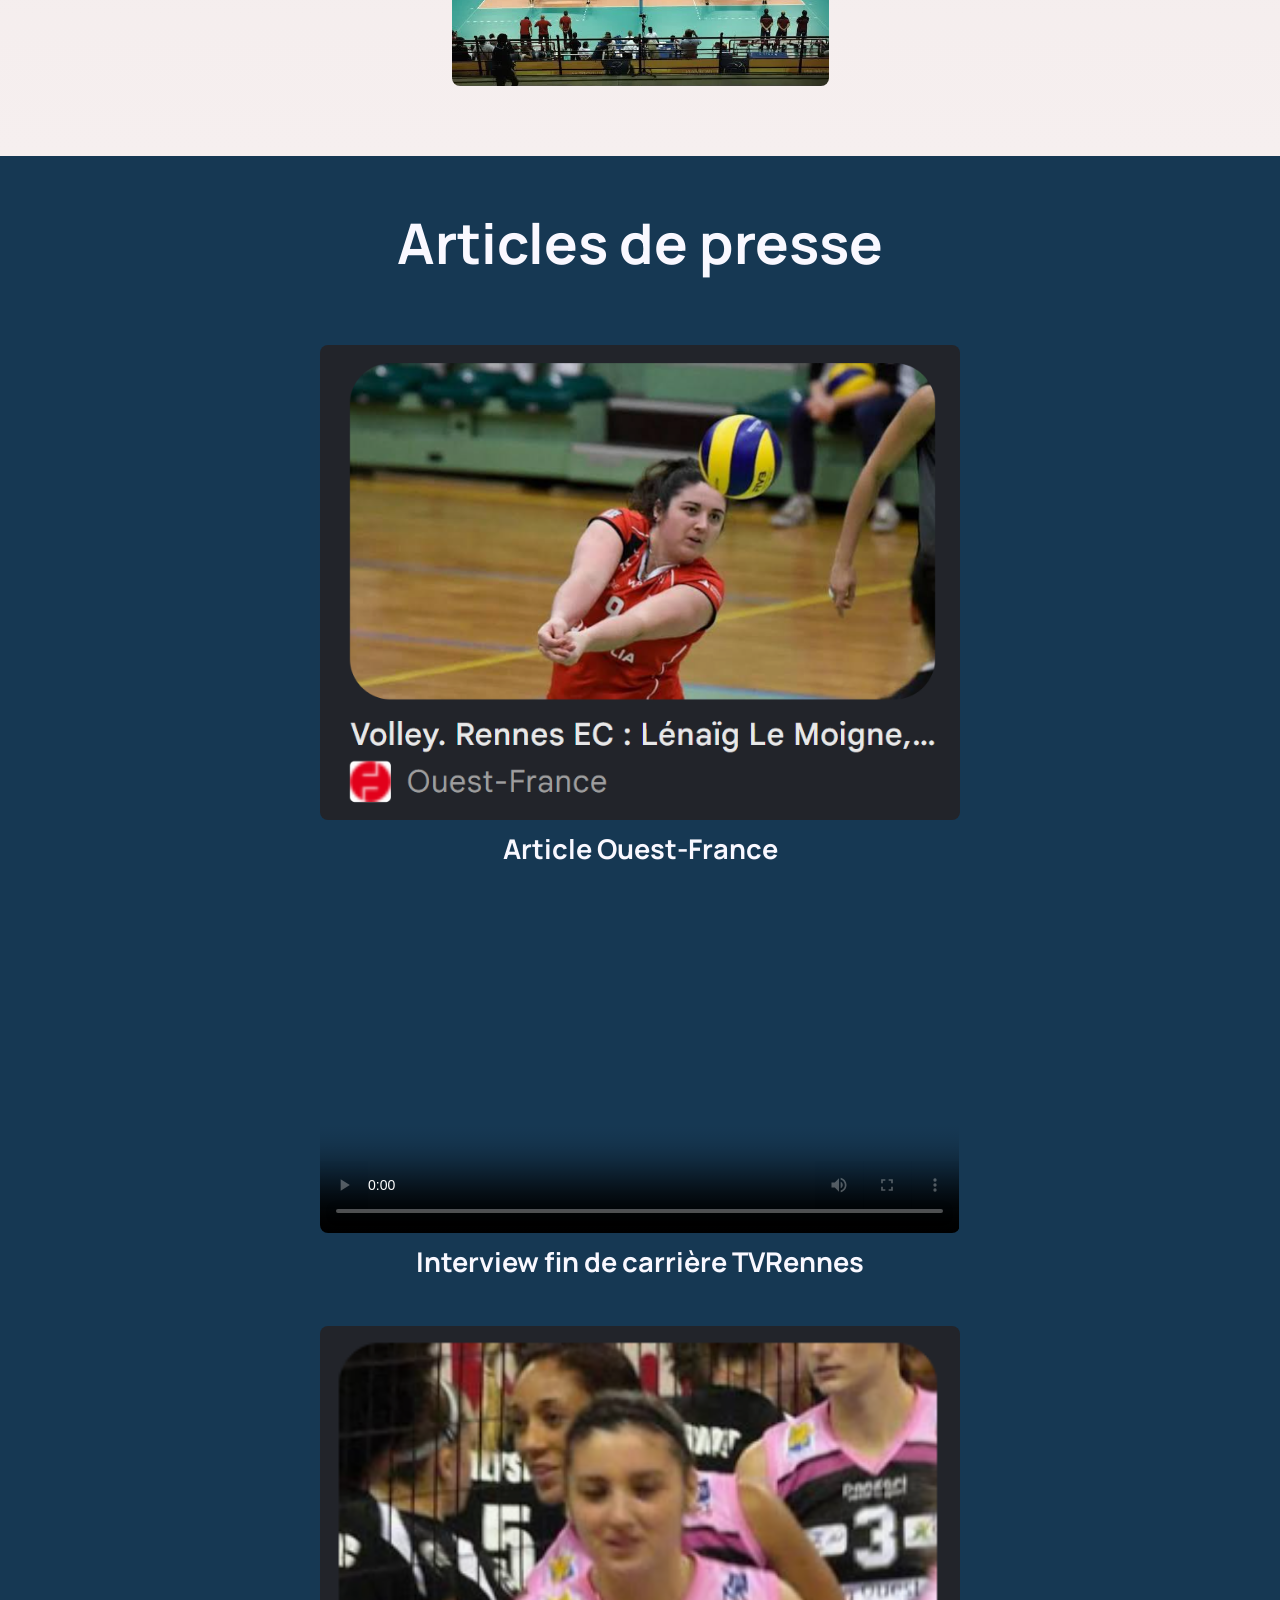
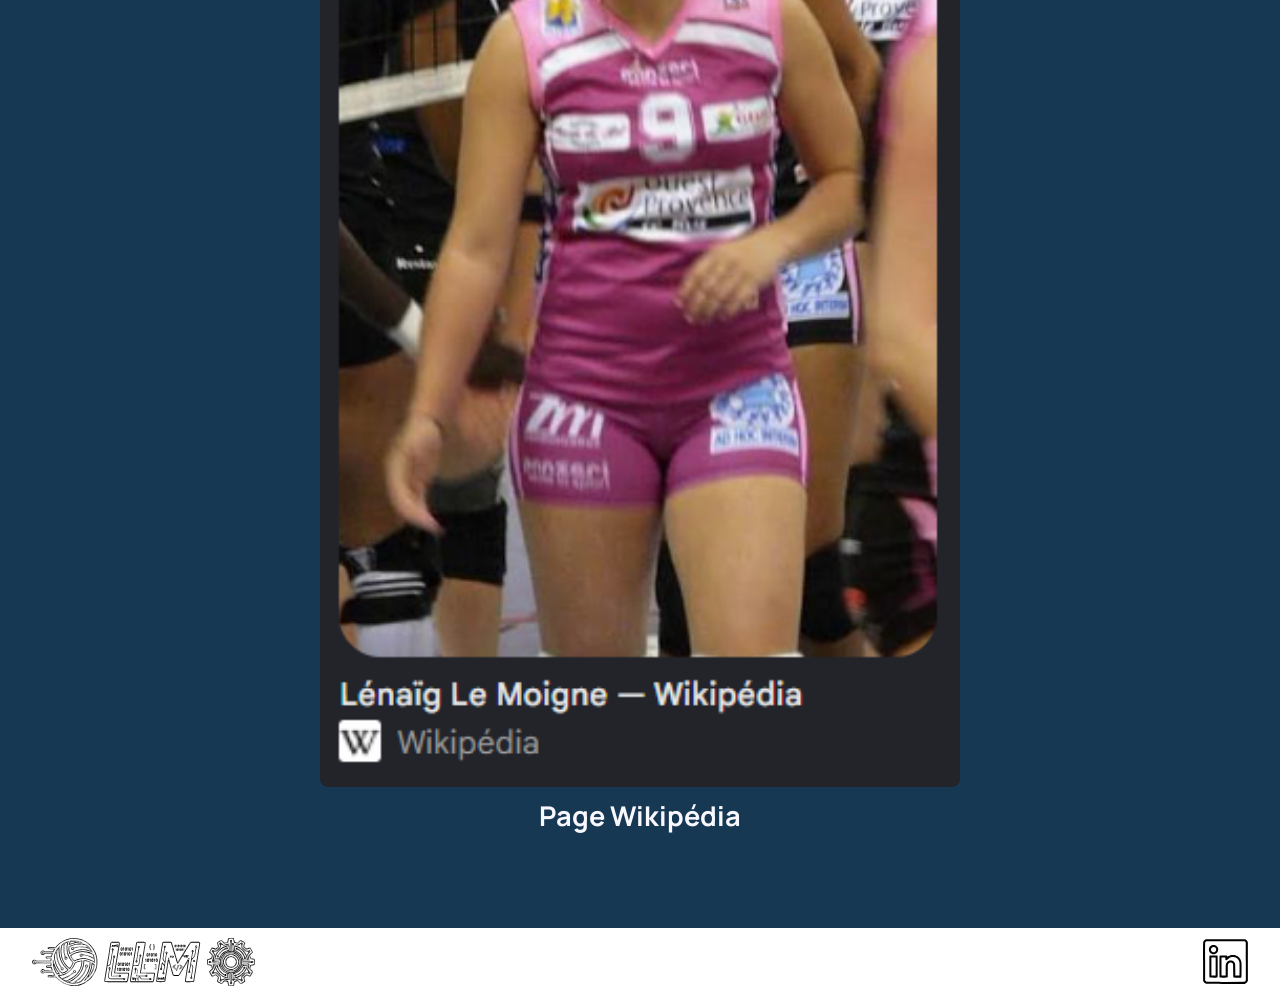
==== commit 8206e869: "modifications pour une v2" ====
--- a/athlete-haut-niveau.html
+++ b/athlete-haut-niveau.html
@@ -44,7 +44,7 @@
             <h2 class="sr-only">Détails de mon parcours de Volleyeuse professionnelle</h2>
             <div class="blocks-parcours athlete">
                 <div class="timeline-item pro">
-                    <h3 id="ancre-athlete-haut-niveau-pro">Parcours Clubs</h3>
+                    <h3>Parcours Clubs</h3>
 
                     <div class="intro">
                         <p>Responsable de la coordination du fond
@@ -56,38 +56,38 @@
                         </ul>
                     </div>
 
-                    <div class="timeline-parcours no-hover">
-                        <time class="date">2019 - 2024</time>
+                    <div class="timeline-parcours">
+                        <time id="ancre-athl-pro-elite-rennes" class="date">2019 - 2024</time>
                         <h4 class="poste">Volleyeuse Professionnelle (Poste : Libéro)</h4>
                         <div class="niveau">Division Elite Féminine (2ème division)</div>
                         <div class="lieu">REC Volley, Rennes</div>
                     </div>
-                    <div class="timeline-parcours no-hover">
-                        <time class="date">2015 - 2019</time>
-                        <h4 class="poste">Volleyeuse Professionnelle (Poste : Libéro)</h4>
-                        <h4 class="niveau">Nationale 2 Féminine (3ème division)</h4>
+                    <div class="timeline-parcours">
+                        <time id="ancre-athl-pro-n2-rennes" class="date">2015 - 2019</time>
+                        <h4 class="poste">Volleyeuse Amateur (Poste : Libéro)</h4>
+                        <div class="niveau">Nationale 2 Féminine (3ème division)</div>
                         <div class="lieu">REC Volley, Rennes</div>
                         <ul class="detail">
                             <li><em><strong>Montée en Elite Féminine:</strong></em> Vainqueur du championnat de N2.
                             </li>
                         </ul>
                     </div>
-                    <div class="timeline-parcours no-hover">
-                        <time class="date">2012 - 2014</time>
+                    <div class="timeline-parcours">
+                        <time id="ancre-athl-pro-nancy" class="date">2012 - 2014</time>
                         <h4 class="poste">Volleyeuse Professionnelle (Poste : Libéro)</h4>
-                        <h4 class="niveau">Division Elite Féminine (2ème division)</h4>
+                        <div class="niveau">Division Elite Féminine (2ème division)</div>
                         <div class="lieu">VNVB, Nancy</div>
                     </div>
-                    <div class="timeline-parcours no-hover">
-                        <time class="date">2011 - 2012</time>
+                    <div class="timeline-parcours">
+                        <time id="ancre-athl-pro-nantes" class="date">2011 - 2012</time>
                         <h4 class="poste">Volleyeuse Professionnelle (Poste : Libéro)</h4>
-                        <h4 class="niveau">Ligue AF (1ère division)</h4>
+                        <div class="niveau">Ligue AF (1ère division)</div>
                         <div class="lieu">VBN, Nantes</div>
                     </div>
-                    <div class="timeline-parcours no-hover">
-                        <time class="date">2008 - 2011</time>
+                    <div class="timeline-parcours">
+                        <time id="ancre-athl-pro-istres" class="date">2008 - 2011</time>
                         <h4 class="poste">Volleyeuse Professionnelle (Poste : Libéro)</h4>
-                        <h4 class="niveau">Ligue AF (1ère division)</h4>
+                        <div class="niveau">Ligue AF (1ère division)</div>
                         <div class="lieu">IOPV, Istres</div>
                         <ul class="detail">
                             <li><em><strong>Coupe d'Europe:</strong></em> Participation à la coupe d'Europe des clubs.
@@ -101,10 +101,10 @@
                         </ul>
                     </div>
 
-                    <div class="timeline-parcours no-hover">
-                        <time class="date">2005 - 2008</time>
+                    <div class="timeline-parcours">
+                        <time id="ancre-athl-pro-sable" class="date">2005 - 2008</time>
                         <h4 class="poste">Volleyeuse Amateur (Poste : Attaquante)</h4>
-                        <h4 class="niveau">Pôle espoir</h4>
+                        <div class="niveau">Pôle espoir</div>
                         <div class="lieu">Sablé sur Sarthe</div>
                         <ul class="detail">
                             <li><em><strong>Distinction Inter-Pôles:</strong></em> Elue meilleure joueuse arrière du
@@ -118,28 +118,28 @@
 
                 </div>
                 <div class="timeline-item edf">
-                    <h3 id="ancre-athlete-haut-niveau-edf">Parcours Equipe de France</h3>
-
-                    <div class="timeline-parcours no-hover">
-                        <time class="date">2010-2012</time>
+                    <h3>Parcours Equipe de France</h3>
+
+                    <div class="timeline-parcours">
+                        <time id="ancre-athl-edf-espoir" class="date">2011-2012</time>
                         <h4 class="poste">Equipe de France Espoir (Poste : Libéro)</h4>
-                        <h4 class="niveau">Universiades (Jeux olympiques universitaires)</h4>
+                        <div class="niveau">Universiades (Jeux olympiques universitaires)</div>
                         <div class="lieu">Schenzhen, Chine</div>
                     </div>
-                    <div class="timeline-parcours no-hover">
-                        <time class="date">2008 - 2010</time>
+                    <div class="timeline-parcours">
+                        <time id="ancre-athl-edf-junior" class="date">2008 - 2010</time>
                         <h4 class="poste">Equipe de France Junior (Poste : Libéro)</h4>
-                        <h4 class="niveau">Tournoi de qualification au Championnats du Monde</h4>
+                        <div class="niveau">Tournoi de qualification au Championnats du Monde</div>
                         <div class="lieu">Pérouse, Italie</div>
-                        <h4 class="niveau">Championnats d'Europe</h4>
+                        <div class="niveau">Championnats d'Europe</div>
                         <div class="lieu">Cracovie, Pologne</div>
                     </div>
-                    <div class="timeline-parcours no-hover">
-                        <time class="date">2006 - 2008</time>
+                    <div class="timeline-parcours">
+                        <time id="ancre-athl-edf-cadette" class="date">2006 - 2008</time>
                         <h4 class="poste">Equipe de France Cadette (Poste : Libéro)</h4>
-                        <h4 class="niveau">Championnats d'Europe</h4>
+                        <div class="niveau">Championnats d'Europe</div>
                         <div class="lieu">Brno, République Tchèque</div>
-                        <h4 class="niveau">Tournoi de qualification eu Championnats d'Europe</h4>
+                        <div class="niveau">Tournoi de qualification eu Championnats d'Europe</div>
                         <div class="lieu">Moscou, Russie</div>
                     </div>
                 </div>
--- a/style.css
+++ b/style.css
@@ -17,7 +17,7 @@
     /* Espacements et dimensions */
     --espacement-global: 0.625rem 2rem;
     --gap-menu: 1.25rem;
-    --gap-grid: 2.5rem;
+    --gap-grid: 3rem;
     --gap-texte: 1.5rem;
     --rayon-bordure-standard: 0.625rem;
     --padding-cta: 1.25rem 1.875rem;
@@ -30,9 +30,10 @@
     /* Variables dynamiques */
     --hauteur-header: 4.5rem;
     --hauteur-barre-active: 0.3125rem;
-    --cercle-taille: 0.625rem;
-    --epaisseur-trait: 0.1875rem;
+    --cercle-taille: 0.8rem;
+    --epaisseur-trait: 0.2rem;
     --top-trait: 2.2rem;
+    --epaisseur-bordure: 2px;
 }
 
 * {
@@ -48,14 +49,14 @@
 }
 
 h1 {
-    font-size: 3.5rem;
+    font-size: 3rem;
     color: var(--couleur-texte-clair);
     font-family: 'Montserrat', sans-serif;
 }
 
 h2 {
     font-size: 2.5rem;
-    color: var(--couleur-texte-clair);
+    color: #151515;
 }
 
 h3 {
@@ -188,10 +189,10 @@
 .icone-telephone:hover .logo-telephone,
 .icone-maison:hover .logo-maison,
 .icone-linkedin:hover .logo-linkedin,
-.icone-mail:hover + p,
-.icone-telephone:hover + p,
-.icone-maison:hover + p,
-.icone-linkedin:hover + p {
+.icone-mail:hover+p,
+.icone-telephone:hover+p,
+.icone-maison:hover+p,
+.icone-linkedin:hover+p {
     opacity: 0.7;
     transform: scale(1.1);
 }
@@ -305,7 +306,7 @@
     margin: 0 auto;
     /* Centre le bloc horizontalement */
     background: linear-gradient(var(--couleur-degrade-cta-depart), var(--couleur-degrade-cta-arrivee));
-    color: white;
+    color: var(--couleur-texte-clair);
     border-radius: 3.125rem;
     padding: var(--padding-cta);
     text-align: center;
@@ -358,13 +359,12 @@
 .parcours {
     display: grid;
     background: linear-gradient(var(--couleur-fond-section-2-depart), var(--couleur-fond-section-2-arrivee));
-    padding: 5rem 5rem 5rem 5rem;
+    padding: 4rem;
     align-content: start;
     justify-self: center;
 }
 
 .parcours h2 {
-    color: var(--couleur-texte-sombre);
     text-align: center;
     margin-bottom: 5rem;
 }
@@ -372,7 +372,7 @@
 .blocks-parcours {
     display: grid;
     width: 100%;
-    grid-template-columns: repeat(4, 1fr);
+    grid-template-columns: 1fr;
     grid-template-rows: auto auto auto;
     gap: var(--gap-grid);
     /* gap entre les grid */
@@ -384,7 +384,30 @@
 
 .blocks-parcours.formation {
     display: grid;
-    grid-template-columns: 1fr;
+    grid-template-columns: 1fr 1fr;
+}
+
+.timeline-item.formations {
+    grid-column: 1;
+}
+
+.diplome {
+    display: block;
+    grid-column: 2;
+    width: 80%;
+    height: auto;
+    background: transparent !important;
+    padding: 0 !important;
+    margin: auto !important;
+    border: none !important;
+}
+
+.diplome img {
+    width: 100%;
+    height: 100%;
+    display: block;
+    object-fit: fill;
+    border-radius: 8px;
 }
 
 .blocks-parcours.experience-professionnelle {
@@ -393,13 +416,6 @@
     grid-template-rows: auto auto;
     align-content: start;
     justify-self: center;
-
-    line-height: 1.5rem;
-    /*align-items: stretch;*/
-    /* Force les cellules à prendre toute la hauteur disponible */
-    /* On force l'alignement vertical au sommet pour toute la grille */
-    /*align-items: start !important;*/
-    /*gap: 0 !important;*/
 }
 
 .blocks-parcours.benevole {
@@ -687,7 +703,7 @@
 
 .blocks-parcours>div {
     position: relative;
-    padding: var(--padding-grid) var(--padding-grid) calc(var(--padding-grid)/2) var(--padding-grid);
+    padding: var(--padding-grid);
     background: var(--couleur-fond-block);
     color: #242424;
     border-radius: var(--rayon-bordure-standard);
@@ -698,8 +714,8 @@
 .liste-savoir {
     display: grid;
     grid-template-columns: 1fr;
-    width: 70%;
     margin: auto;
+    width: 80%;
     /*grid-template-columns: repeat(2, 1fr);
     grid-column: span 2;*/
     margin-bottom: 1.5rem;
@@ -756,15 +772,26 @@
 /* Force le scroll à bien se caler sur le titre */
 #ancre-savoir-etre,
 #ancre-savoir-faire,
-#ancre-experience-professionnelle-inge,
-#ancre-experience-professionnelle-prof,
-#ancre-experience-professionnelle-stages,
+#ancre-benevolat,
+#ancre-exp-pro-inge-oberthur,
+#ancre-athl-pro-elite-rennes,
+#ancre-exp-pro-prof,
+#ancre-athl-pro-n2-rennes,
 #ancre-formation-inge,
+#ancre-stage-inge-2,
+#ancre-stage-inge-1,
 #ancre-formation-licence,
+#ancre-stage-licence,
+#ancre-exp-pro-secr,
+#ancre-athl-pro-nancy,
 #ancre-formation-bts,
-#ancre-athlete-haut-niveau-pro,
-#ancre-athlete-haut-niveau-edf,
-#ancre-benevolat {
+#ancre-stage-bts,
+#ancre-athl-pro-nantes,
+#ancre-athl-edf-espoir,
+#ancre-athl-pro-istres,
+#ancre-athl-edf-junior,
+#ancre-athl-pro-sable,
+#ancre-athl-edf-cadette {
     display: block;
     /* Important pour que l'ancre soit un bloc */
     scroll-margin-top: 150px;
@@ -783,7 +810,8 @@
 }
 
 .savoir:not(.no-hover),
-.timeline-parcours:not(.no-hover),
+.timeline-parcours,
+.chronologie,
 .photos img,
 .introduction img {
     transition: transform 0.2s ease, background-color 0.2s ease;
@@ -791,9 +819,11 @@
 }
 
 .savoir:not(.no-hover):hover,
-.timeline-parcours:not(.no-hover):hover,
+.timeline-parcours:hover,
+.chronologie:hover,
 .savoir:not(.no-hover):focus-within,
-.timeline-parcours:not(.no-hover):focus-within {
+.timeline-parcours:focus-within,
+.chronologie:focus-within {
     background-color: var(--couleur-fond-timeline);
     border-radius: var(--rayon-bordure-standard);
     transform: scale(1.02);
@@ -807,6 +837,7 @@
 }
 
 .timeline-item,
+.cv-chronologie-container,
 .liste-item,
 .contact-info {
     box-shadow: 10px 10px 5px rgba(0, 0, 0, 0.3);
@@ -814,8 +845,9 @@
 
 /* Timeline */
 .liste-item {
-    grid-column: 1/3;
-    grid-row: 1;
+    grid-row: 2;
+    width: 80%;
+    margin: auto;
 }
 
 .timeline-item.experience-professionnelle {
@@ -858,7 +890,7 @@
     height: var(--cercle-taille);
     background-color: var(--couleur-timeline);
     border-radius: 50%;
-    border: var(--epaisseur-trait) solid white;
+    border: var(--epaisseur-trait) solid var(--couleur-fond-timeline);
     box-shadow: 0 0 0 0.125rem var(--couleur-timeline);
     margin-top: 0.25rem;
     /*transition: transform 0.3s ease;*/
@@ -874,50 +906,477 @@
     border-left: var(--epaisseur-trait) solid var(--couleur-timeline);
 }
 
+
+
+
+
+
+.cv-chronologie-container {
+    position: relative;
+    grid-row: 1;
+    background-color: white;
+    z-index: 1;
+    /*padding-top: var(--padding-grid);
+    padding-bottom: var(--padding-grid);*/
+    /*border-radius: var(--rayon-bordure-standard);*/
+    /*box-shadow: 10px 10px 5px rgba(0, 0, 0, 0.3);*/
+}
+
+.cv-chronologie {
+    display: grid;
+    grid-template-columns: 1fr var(--cercle-taille) 1fr;
+    grid-template-rows: repeat(14, auto);
+    row-gap: 2rem;
+    /*align-items: start;*/
+    position: relative;
+    /*margin-bottom: 1.5rem;*/
+    /*padding: var(--padding-block);*/
+    /*border: 3px solid red;*/
+}
+
+.point::before {
+    content: '';
+    position: absolute;
+    left: 50%;
+    transform: translateX(-50%);
+    top: 0.5rem;
+    width: var(--cercle-taille);
+    height: var(--cercle-taille);
+    background-color: var(--couleur-timeline);
+    border-radius: 50%;
+    border: var(--epaisseur-trait) solid var(--couleur-fond-timeline);
+    box-shadow: 0 0 0 2px var(--couleur-timeline);
+    box-sizing: content-box;
+    z-index: 3;
+    grid-column: auto !important;
+    justify-self: auto !important;
+    transition: transform 0.2s ease;
+}
+
+.point.benev::before,
+.point.exp-pro-inge-oberthur::before,
+.point.athl-pro-elite-rennes::before,
+.point.exp-pro-prof::before,
+.point.athl-pro-n2-rennes::before,
+.point.stage-inge-2::before,
+.point.stage-inge-1::before,
+.point.form-inge::before,
+.point.stage-licence::before,
+.point.form-licence::before,
+.point.exp-pro-secr::before,
+.point.athl-pro-nancy::before,
+.point.stage-bts::before,
+.point.form-bts::before,
+.point.athl-pro-nantes::before,
+.point.athl-pro-istres::before,
+.point.athl-edf-espoir::before,
+.point.athl-edf-junior::before,
+.point.athl-edf-cadette::before,
+.point.athl-pro-sable::before {
+    grid-column: 2;
+}
+
+.chronologie {
+    position: relative;
+    background-color: white;
+    /*border: 3px solid red;*/
+    z-index: 2;
+}
+
+.cv-chronologie-container::after {
+    content: '';
+    position: absolute;
+    left: 50%;
+    /* On décale de la moitié de l'épaisseur du trait pour le centrer parfaitement sur l'axe */
+    transform: translateX(calc(var(--epaisseur-trait) / -2));
+    top: 6rem;
+    bottom: 2rem;
+    border-left: var(--epaisseur-trait) solid var(--couleur-timeline);
+    z-index: 0;
+}
+
+.chronologie.exp-pro-inge-oberthur,
+.chronologie.exp-pro-prof,
+.chronologie.stage-inge-2,
+.chronologie.stage-inge-1,
+.chronologie.form-inge,
+.chronologie.stage-licence,
+.chronologie.form-licence,
+.chronologie.exp-pro-secr,
+.chronologie.stage-bts,
+.chronologie.form-bts {
+    grid-column: 1;
+    justify-self: center;
+    align-self: stretch;
+    transform-origin: right center;
+    width: 90%;
+    text-align: left;
+    padding: var(--padding-grid);
+    border: var(--epaisseur-bordure) solid var(--couleur-fond-section-1);
+    border-radius: var(--rayon-bordure-standard);
+}
+
+.chronologie.benev,
+.chronologie.athl-pro-elite-rennes,
+.chronologie.athl-pro-n2-rennes,
+.chronologie.athl-pro-nancy,
+.chronologie.athl-pro-nantes,
+.chronologie.athl-pro-istres,
+.chronologie.athl-edf-espoir,
+.chronologie.athl-edf-junior,
+.chronologie.athl-edf-cadette,
+.chronologie.athl-pro-sable {
+    grid-column: 3;
+    justify-self: center;
+    align-self: stretch;
+    transform-origin: left center;
+    width: 90%;
+    text-align: left;
+    padding: var(--padding-grid);
+    border: var(--epaisseur-bordure) solid rgb(89, 37, 89);
+    border-radius: var(--rayon-bordure-standard);
+}
+
+/*.chronologie.benev:hover,
+.chronologie.athl-pro-elite-rennes:hover,
+.chronologie.athl-pro-n2-rennes:hover,
+.chronologie.athl-pro-nancy:hover,
+.chronologie.athl-pro-nantes:hover,
+.chronologie.athl-pro-istres:hover,
+.chronologie.athl-edf-espoir:hover,
+.chronologie.athl-edf-junior:hover,
+.chronologie.athl-edf-cadette:hover,
+.chronologie.athl-pro-sable:hover {
+    background-color: var(--couleur-fond-timeline);
+    border-radius: var(--rayon-bordure-standard);
+}*/
+
+.cv-chronologie:has(.point.benev:hover) .chronologie.benev,
+.cv-chronologie:has(.point.exp-pro-inge-oberthur:hover) .chronologie.exp-pro-inge-oberthur,
+.cv-chronologie:has(.point.athl-pro-elite-rennes:hover) .chronologie.athl-pro-elite-rennes,
+.cv-chronologie:has(.point.exp-pro-prof:hover) .chronologie.exp-pro-prof,
+.cv-chronologie:has(.point.athl-pro-n2-rennes:hover) .chronologie.athl-pro-n2-rennes,
+.cv-chronologie:has(.point.stage-inge-2:hover) .chronologie.stage-inge-2,
+.cv-chronologie:has(.point.stage-inge-1:hover) .chronologie.stage-inge-1,
+.cv-chronologie:has(.point.form-inge:hover) .chronologie.form-inge,
+.cv-chronologie:has(.point.stage-licence:hover) .chronologie.stage-licence,
+.cv-chronologie:has(.point.form-licence:hover) .chronologie.form-licence,
+.cv-chronologie:has(.point.exp-pro-secr:hover) .chronologie.exp-pro-secr,
+.cv-chronologie:has(.point.athl-pro-nancy:hover) .chronologie.athl-pro-nancy,
+.cv-chronologie:has(.point.stage-bts:hover) .chronologie.stage-bts,
+.cv-chronologie:has(.point.form-bts:hover) .chronologie.form-bts,
+.cv-chronologie:has(.point.athl-pro-nantes:hover) .chronologie.athl-pro-nantes,
+.cv-chronologie:has(.point.athl-pro-istres:hover) .chronologie.athl-pro-istres,
+.cv-chronologie:has(.point.athl-edf-espoir:hover) .chronologie.athl-edf-espoir,
+.cv-chronologie:has(.point.athl-edf-junior:hover) .chronologie.athl-edf-junior,
+.cv-chronologie:has(.point.athl-edf-cadette:hover) .chronologie.athl-edf-cadette,
+.cv-chronologie:has(.point.athl-pro-sable:hover) .chronologie.athl-pro-sable {
+    background-color: var(--couleur-fond-timeline);
+    border-radius: var(--rayon-bordure-standard);
+    transform: scale(1.02);
+}
+
+.cv-chronologie:has(.point.benev:hover) .point.benev::before,
+.cv-chronologie:has(.point.exp-pro-inge-oberthur:hover) .point.exp-pro-inge-oberthur::before,
+.cv-chronologie:has(.point.athl-pro-elite-rennes:hover) .point.athl-pro-elite-rennes::before,
+.cv-chronologie:has(.point.exp-pro-prof:hover) .point.exp-pro-prof::before,
+.cv-chronologie:has(.point.athl-pro-n2-rennes:hover) .point.athl-pro-n2-rennes::before,
+.cv-chronologie:has(.point.stage-inge-2:hover) .point.stage-inge-2::before,
+.cv-chronologie:has(.point.stage-inge-1:hover) .point.stage-inge-1::before,
+.cv-chronologie:has(.point.form-inge:hover) .point.form-inge::before,
+.cv-chronologie:has(.point.stage-licence:hover) .point.stage-licence::before,
+.cv-chronologie:has(.point.form-licence:hover) .point.form-licence::before,
+.cv-chronologie:has(.point.exp-pro-secr:hover) .point.exp-pro-secr::before,
+.cv-chronologie:has(.point.athl-pro-nancy:hover) .point.athl-pro-nancy::before,
+.cv-chronologie:has(.point.stage-bts:hover) .point.stage-bts::before,
+.cv-chronologie:has(.point.form-bts:hover) .point.form-bts::before,
+.cv-chronologie:has(.point.athl-pro-nantes:hover) .point.athl-pro-nantes::before,
+.cv-chronologie:has(.point.athl-pro-istres:hover) .point.athl-pro-istres::before,
+.cv-chronologie:has(.point.athl-edf-espoir:hover) .point.athl-edf-espoir::before,
+.cv-chronologie:has(.point.athl-edf-junior:hover) .point.athl-edf-junior::before,
+.cv-chronologie:has(.point.athl-edf-cadette:hover) .point.athl-edf-cadette::before,
+.cv-chronologie:has(.point.athl-pro-sable:hover) .point.athl-pro-sable::before {
+    transform: translateX(-50%) scale(1.2);
+}
+
+.cv-chronologie:has(.chronologie.benev:hover) .point.benev::before,
+.cv-chronologie:has(.chronologie.exp-pro-inge-oberthur:hover) .point.exp-pro-inge-oberthur::before,
+.cv-chronologie:has(.chronologie.athl-pro-elite-rennes:hover) .point.athl-pro-elite-rennes::before,
+.cv-chronologie:has(.chronologie.exp-pro-prof:hover) .point.exp-pro-prof::before,
+.cv-chronologie:has(.chronologie.athl-pro-n2-rennes:hover) .point.athl-pro-n2-rennes::before,
+.cv-chronologie:has(.chronologie.stage-inge-2:hover) .point.stage-inge-2::before,
+.cv-chronologie:has(.chronologie.stage-inge-1:hover) .point.stage-inge-1::before,
+.cv-chronologie:has(.chronologie.form-inge:hover) .point.form-inge::before,
+.cv-chronologie:has(.chronologie.stage-licence:hover) .point.stage-licence::before,
+.cv-chronologie:has(.chronologie.form-licence:hover) .point.form-licence::before,
+.cv-chronologie:has(.chronologie.exp-pro-secr:hover) .point.exp-pro-secr::before,
+.cv-chronologie:has(.chronologie.athl-pro-nancy:hover) .point.athl-pro-nancy::before,
+.cv-chronologie:has(.chronologie.stage-bts:hover) .point.stage-bts::before,
+.cv-chronologie:has(.chronologie.form-bts:hover) .point.form-bts::before,
+.cv-chronologie:has(.chronologie.athl-pro-nantes:hover) .point.athl-pro-nantes::before,
+.cv-chronologie:has(.chronologie.athl-pro-istres:hover) .point.athl-pro-istres::before,
+.cv-chronologie:has(.chronologie.athl-edf-espoir:hover) .point.athl-edf-espoir::before,
+.cv-chronologie:has(.chronologie.athl-edf-junior:hover) .point.athl-edf-junior::before,
+.cv-chronologie:has(.chronologie.athl-edf-cadette:hover) .point.athl-edf-cadette::before,
+.cv-chronologie:has(.chronologie.athl-pro-sable:hover) .point.athl-pro-sable::before {
+    transform: translateX(-50%) scale(1.2);
+}
+
+.point.benev::before,
+.point.athl-pro-elite-rennes::before,
+.point.athl-pro-n2-rennes::before,
+.point.athl-pro-nancy::before,
+.point.athl-pro-nantes::before,
+.point.athl-pro-istres::before,
+.point.athl-edf-espoir::before,
+.point.athl-edf-junior::before,
+.point.athl-edf-cadette::before,
+.point.athl-pro-sable::before {
+    background-color: rgb(89, 37, 89);
+    box-shadow: 0 0 0 3px rgb(89, 37, 89);
+}
+
+.point.exp-pro-inge-oberthur::before,
+.point.exp-pro-prof::before,
+.point.stage-inge-2::before,
+.point.stage-inge-1::before,
+.point.form-inge::before,
+.point.stage-licence::before,
+.point.form-licence::before,
+.point.exp-pro-secr::before,
+.point.stage-bts::before,
+.point.form-bts::before {
+    background-color: var(--couleur-fond-section-1);
+    box-shadow: 0 0 0 3px var(--couleur-fond-section-1);
+}
+
+/*.chronologie.exp-pro-inge:hover,
+.chronologie.exp-pro-prof:hover,
+.chronologie.form-inge:hover,
+.chronologie.exp-pro-stage:hover,
+.chronologie.form-licence:hover,
+.chronologie.form-bts:hover {
+    background-color: var(--couleur-fond-timeline);
+    border-radius: var(--rayon-bordure-standard);
+    transform: scale(1.02);
+}*/
+
+/*.chronologie.exp-pro-inge::before,
+.chronologie.exp-pro-prof::before,
+.chronologie.form-inge::before,
+.chronologie.exp-pro-stage::before,
+.chronologie.form-licence::before,
+.chronologie.form-bts::before {
+    right: calc(-1 * var(--cercle-taille) - var(--epaisseur-trait) - var(--padding-grid));
+    /*right: -0.93rem;*/
+/*left: auto;
+    background-color: var(--couleur-fond-section-1);
+    box-shadow: 0 0 0 3px var(--couleur-fond-section-1);
+}*/
+
+.chronologie-inge-titre {
+    grid-column: 1;
+    grid-row: 1;
+    /*text-decoration: underline;
+    text-underline-offset: 10px;*/
+}
+
+.chronologie-volley-titre {
+    grid-column: 3;
+    grid-row: 1;
+    /*text-decoration: underline;
+    text-underline-offset: 10px;*/
+}
+
+.chronologie.benev,
+.point.benev::before {
+    grid-row: 2 / 4;
+}
+
+.chronologie.exp-pro-inge-oberthur,
+.point.exp-pro-inge-oberthur::before {
+    grid-row: 3 / 10;
+}
+
+.chronologie.athl-pro-elite-rennes,
+.point.athl-pro-elite-rennes::before {
+    grid-row: 4 / 6;
+}
+
+.chronologie.exp-pro-prof,
+.point.exp-pro-prof::before {
+    grid-row: 10;
+}
+
+.chronologie.athl-pro-n2-rennes,
+.point.athl-pro-n2-rennes::before {
+    grid-row: 6 / 12;
+}
+
+.chronologie.form-inge,
+.point.form-inge::before {
+    grid-row: 11;
+}
+
+.chronologie.stage-licence,
+.point.stage-licence::before {
+    grid-row: 12;
+}
+
+.chronologie.form-licence,
+.point.form-licence::before {
+    grid-row: 12;
+}
+
+.chronologie.exp-pro-secr,
+.point.exp-pro-secr::before {
+    grid-row: 13;
+}
+
+.chronologie.athl-pro-nancy,
+.point.athl-pro-nancy::before {
+    grid-row: 14;
+}
+
+.chronologie.form-bts,
+.point.form-bts::before {
+    grid-row: 14;
+}
+
+.chronologie.athl-pro-nantes,
+.point.athl-pro-nantes::before {
+    grid-row: 15;
+}
+
+.chronologie.athl-pro-istres,
+.point.athl-pro-istres::before {
+    grid-row: 16;
+}
+
+.chronologie.athl-pro-sable,
+.point.athl-pro-sable::before {
+    grid-row: 17;
+}
+
+
+
+
+
+
+.timeline-parcours>.date,
+.timeline-parcours>.poste,
+.timeline-parcours>.niveau,
+.timeline-parcours>.lieu,
+.timeline-parcours>.detail,
+.chronologie>.date,
+.chronologie>.poste,
+.chronologie>.niveau,
+.chronologie>.lieu,
+.chronologie>.detail,
+.stage-inge>.date,
+.stage-inge>.poste,
+.stage-inge>.niveau,
+.stage-inge>.lieu {
+    grid-column: 2;
+    margin: 0;
+    /*transition: font-size 0.2s ease;*/
+    text-align: justify;
+}
+
 .timeline-parcours>.date,
 .timeline-parcours>.poste,
 .timeline-parcours>.niveau,
 .timeline-parcours>.lieu,
 .timeline-parcours>.detail {
-    grid-column: 2;
-    margin: 0;
-    /*transition: font-size 0.2s ease;*/
-    text-align: justify;
-}
-
-.timeline-parcours>.date {
+    padding-left: 1rem;
+}
+
+.timeline-parcours>.date .chronologie>.date {
     font-size: 1.2rem;
 }
 
-.timeline-parcours>.poste {
+.stage,
+.edf {
+    margin-top: 2rem;
+}
+
+.stage>.date,
+.edf>.date {
+    font-size: 1.1rem;
+}
+
+.timeline-parcours>.poste,
+.chronologie>.poste,
+.stage>.poste,
+.edf>.poste {
     grid-column: 2;
     margin: 0;
     /*transition: font-size 0.2s ease;*/
     text-align: left;
     color: var(--couleur-fond-section-1);
+    font-weight: bold;
+}
+
+.timeline-parcours>.poste,
+.chronologie>.poste {
     font-size: 1.3rem;
-    font-weight: bold;
-}
-
-.timeline-parcours>.niveau {
+}
+
+.stage>.poste,
+.edf>.poste {
+    font-size: 1.2rem;
+}
+
+.timeline-parcours>.niveau,
+.chronologie>.niveau,
+.stage>.niveau,
+.edf>.niveau {
     color: var(--couleur-fond-section-1);
+    font-weight: normal;
+}
+
+.timeline-parcours>.niveau,
+.chronologie>.niveau {
     font-size: 1.2rem;
-    font-weight: normal;
-
-}
-
-.timeline-parcours>.lieu {
+}
+
+.stage>.niveau,
+.edf>.niveau {
+    font-size: 1.1rem;
+}
+
+.timeline-parcours>.lieu,
+.chronologie>.lieu,
+.stage>.lieu,
+.edf>.lieu {
     font-size: 1.1rem;
     font-style: italic;
 }
 
-.timeline-parcours>.detail {
+.timeline-parcours>.lieu,
+.chronologie>.lieu {
+    font-size: 1.1rem;
+}
+
+.stage>.lieu,
+.edf>.lieu {
+    font-size: 1rem;
+}
+
+.timeline-parcours>.detail,
+.chronologie>.detail {
     padding-top: 0.2rem;
     line-height: 1.6;
-}
-
-.timeline-parcours li {
+    padding-left: 4rem;
+}
+
+.timeline-parcours li .chronologie li {
     font-size: 1.1rem;
+}
+
+.stage>.voir-detail,
+.edf>.voir-detail {
+    font-size: 1rem;
 }
 
 .voir-detail {
@@ -940,7 +1399,7 @@
 .btn-telechargement {
     display: inline-block;
     background: linear-gradient(var(--couleur-degrade-cta-depart), var(--couleur-degrade-cta-arrivee));
-    color: white;
+    color: var(--couleur-texte-clair);
     padding: 1rem 2rem;
     border-radius: 50px;
     text-decoration: none;
@@ -1074,27 +1533,65 @@
     border: 0 !important;
 }
 
-/* Conteneur pour masquer le débordement et créer la zone de défilement */
 .scroll-container {
+    display: grid;
+    grid-template-columns: 1fr;
+    grid-template-rows: 1fr;
+    width: 100%;
+    margin: auto;
     overflow: hidden;
+
+    /* Bordure du conteneur parent */
+    padding-bottom: 5rem;
+}
+
+.logo-parcours {
+    display: block;
+    grid-column: 1;
+    grid-row: 1;
+
+    justify-self: center;
+    align-self: center;
+
+    width: 50%;
+    height: auto;
+
+    opacity: 0.85;
+}
+
+.scroll-text {
+    grid-column: 1;
+    grid-row: 1;
+
+    display: flex;
+
+
+    width: 38%;
+    height: auto;
+    margin: auto;
+
+    overflow: hidden;
+
+    z-index: 2;
+}
+
+.scroll-text h2 {
+    margin: 0 auto;
     white-space: nowrap;
-    width: 40%; /* Modifie cette valeur pour réduire la largeur (ex: 50%, 300px) */
-    margin: 0 auto; /* Centre le bandeau sur la page */
-}
-
-/* Animation du texte */
-.scroll-text {
-    display: inline-block;
-    padding-left: 100%;
-    animation: marquee 5s linear infinite;
+    animation: marquee 8s linear infinite;
 }
 
 @keyframes marquee {
-    0% { transform: translate(0, 0); }
-    100% { transform: translate(-100%, 0); }
-}
-
-@media screen and (max-width: 64rem) {
+    0% {
+        transform: translateX(100%);
+    }
+
+    100% {
+        transform: translateX(-100%);
+    }
+}
+
+@media screen and (max-width: 1425px) {
     .burger-menu {
         display: flex !important;
         align-items: center !important;
@@ -1109,6 +1606,7 @@
         font-size: 1.8rem;
         /* Ajuste la taille selon ton besoin */
         color: var(--couleur-texte-sombre);
+        margin-right: 0.5rem;
     }
 
     .burger-icon {
@@ -1131,10 +1629,14 @@
         z-index: 1000;
         text-align: center;
         box-shadow: 0 0.3125rem 0.625rem rgba(0, 0, 0, 0.1);
+
+        /* Ajoute ces deux lignes : */
+        max-height: calc(100vh - var(--hauteur-header));
+        overflow-y: auto;
     }
 
     .menu a {
-        font-size: 3rem;
+        font-size: 2rem;
     }
 
     .menu.active {
@@ -1148,8 +1650,8 @@
         align-items: center !important;
         /* Force le centrage horizontal de l'image ET du bloc texte */
         width: 90%;
-        padding: 6rem var(--padding-grid);
-        gap: 5rem;
+        padding: 4rem var(--padding-grid);
+        gap: 3rem;
         /* Ton écart uniforme entre l'image et le bloc texte */
     }
 
@@ -1175,8 +1677,8 @@
         /* Centre l'image horizontalement */
         display: block;
         /* Nécessaire pour que margin auto fonctionne */
-        width: 400px;
-        height: 400px;
+        width: 350px;
+        height: 350px;
     }
 
     /* Contact Section */
@@ -1242,11 +1744,6 @@
     .photos.edf {
         grid-column: 1 !important;
         grid-row: 4 !important;
-    }
-
-    .blocks-parcours.competences,
-    .blocks-parcours.interets {
-        width: 80%;
     }
 
     .article-press {
@@ -1300,19 +1797,19 @@
     }
 
     .titre h1 {
-        font-size: 2.8rem;
+        font-size: 2.7rem;
     }
 
     h2 {
-        font-size: 3rem;
+        font-size: 2.7rem;
     }
 
     h3 {
-        font-size: 2.3rem;
+        font-size: 2rem;
     }
 
     h4 {
-        font-size: 2rem;
+        font-size: 1.7rem;
     }
 
     p {
@@ -1328,27 +1825,81 @@
         font-size: 1.5rem;
     }
 
+    .intro p {
+        font-size: 1.8rem;
+    }
+
+    .blocks-parcours.competences {
+        width: 100%;
+    }
+
+    .liste-savoir {
+        margin-bottom: 3rem;
+    }
+
     .voir-detail {
         font-size: 1.4rem;
     }
 
-    .timeline-parcours>.date {
+    .stage>.voir-detail,
+    .edf>.voir-detail {
+        font-size: 1.3rem;
+    }
+
+    .timeline-parcours>.date,
+    .chronologie>.date {
         font-size: 1.4rem;
     }
 
-    .timeline-parcours>.poste {
+    .stage>.date,
+    .edf>.date {
+        font-size: 1.3rem;
+    }
+
+    .timeline-parcours>.poste,
+    .chronologie>.poste {
         font-size: 1.6rem;
     }
 
-    .timeline-parcours>.niveau {
+    .stage>.poste,
+    .edf>.poste {
         font-size: 1.5rem;
     }
 
-    .timeline-parcours>.lieu {
+    .timeline-parcours>.niveau,
+    .chronologie>.niveau {
+        font-size: 1.5rem;
+    }
+
+    .stage>.niveau,
+    .edf>.niveau {
         font-size: 1.4rem;
     }
 
-    .timeline-parcours>.detail {
+    .timeline-parcours>.lieu,
+    .chronologie>.lieu {
         font-size: 1.4rem;
     }
+
+    .stage>.lieu,
+    .edf>.lieu {
+        font-size: 1.3rem;
+    }
+
+    .timeline-parcours>.detail,
+    .chronologie>.detail {
+        font-size: 1.4rem;
+    }
+
+    .logo-parcours {
+        width: 80%;
+        height: auto;
+    }
+
+    .scroll-text {
+        width: 60%;
+        height: auto;
+    }
+
+
 }
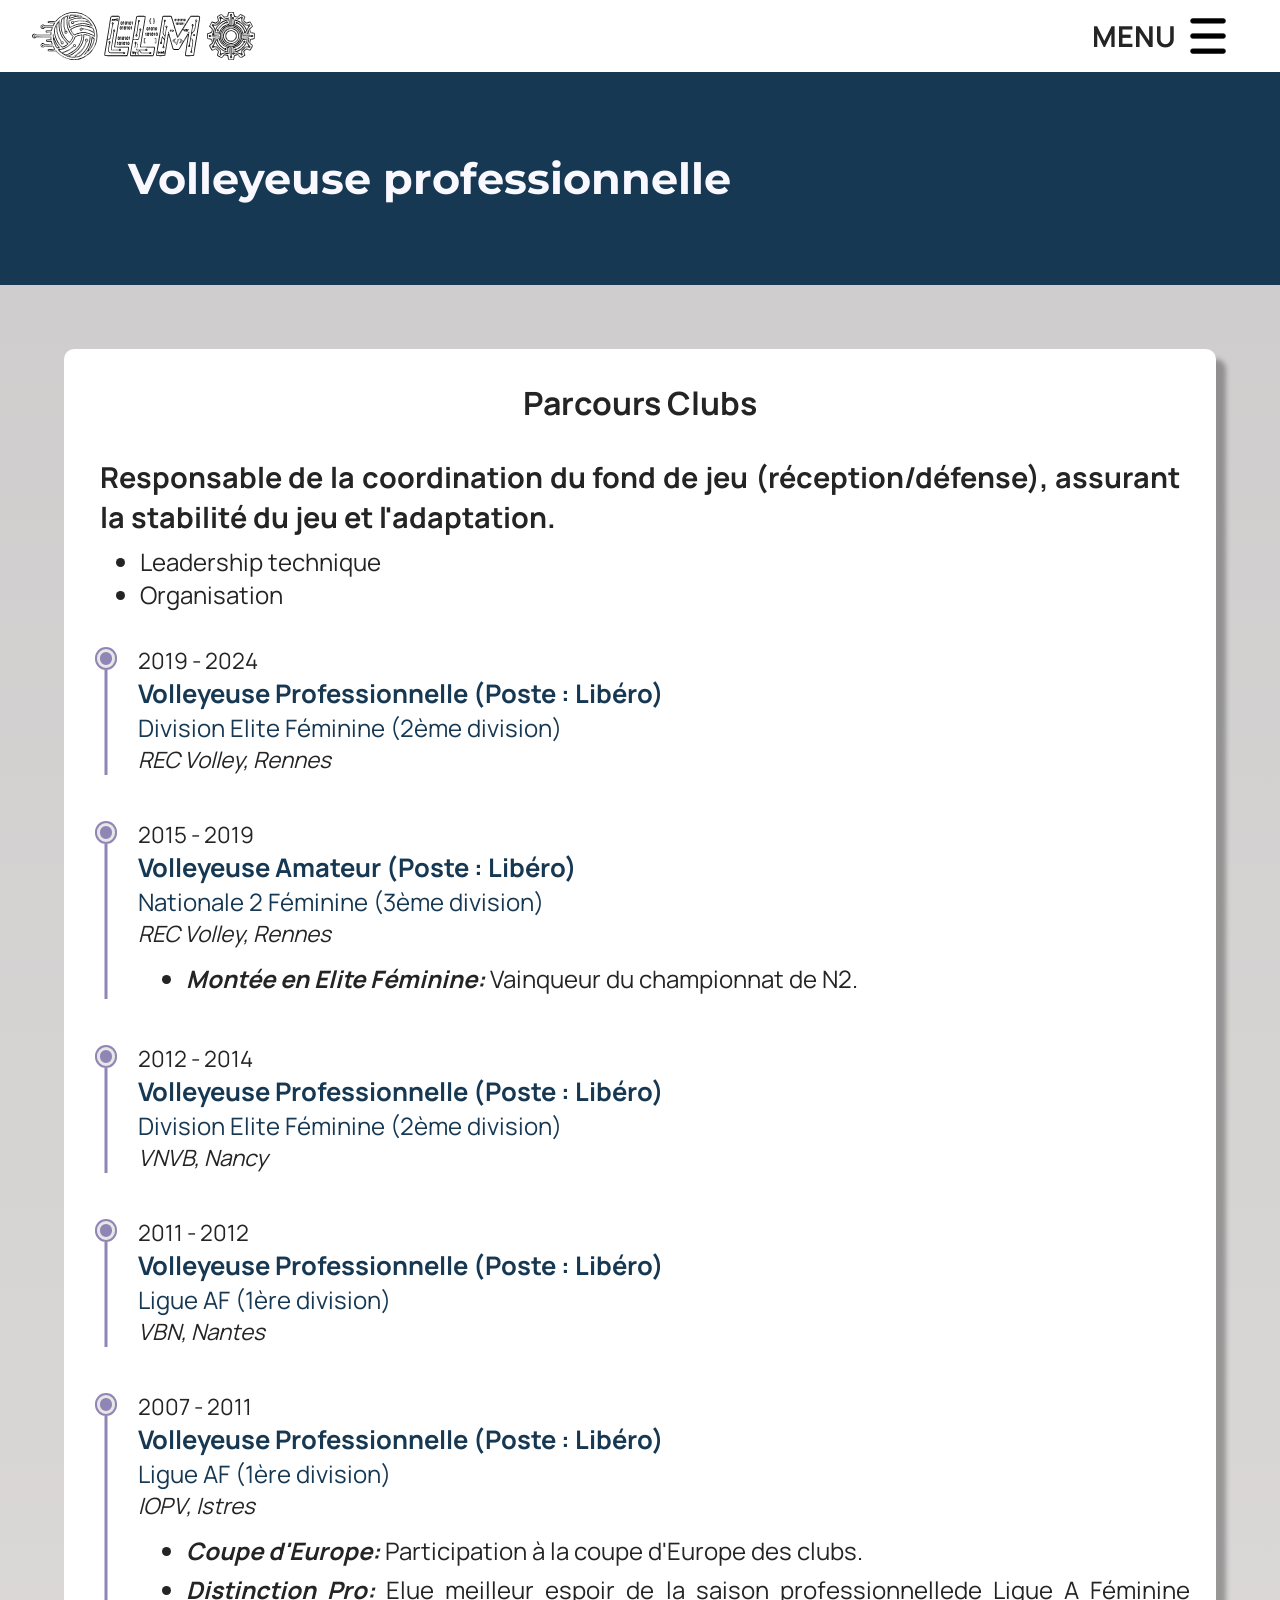
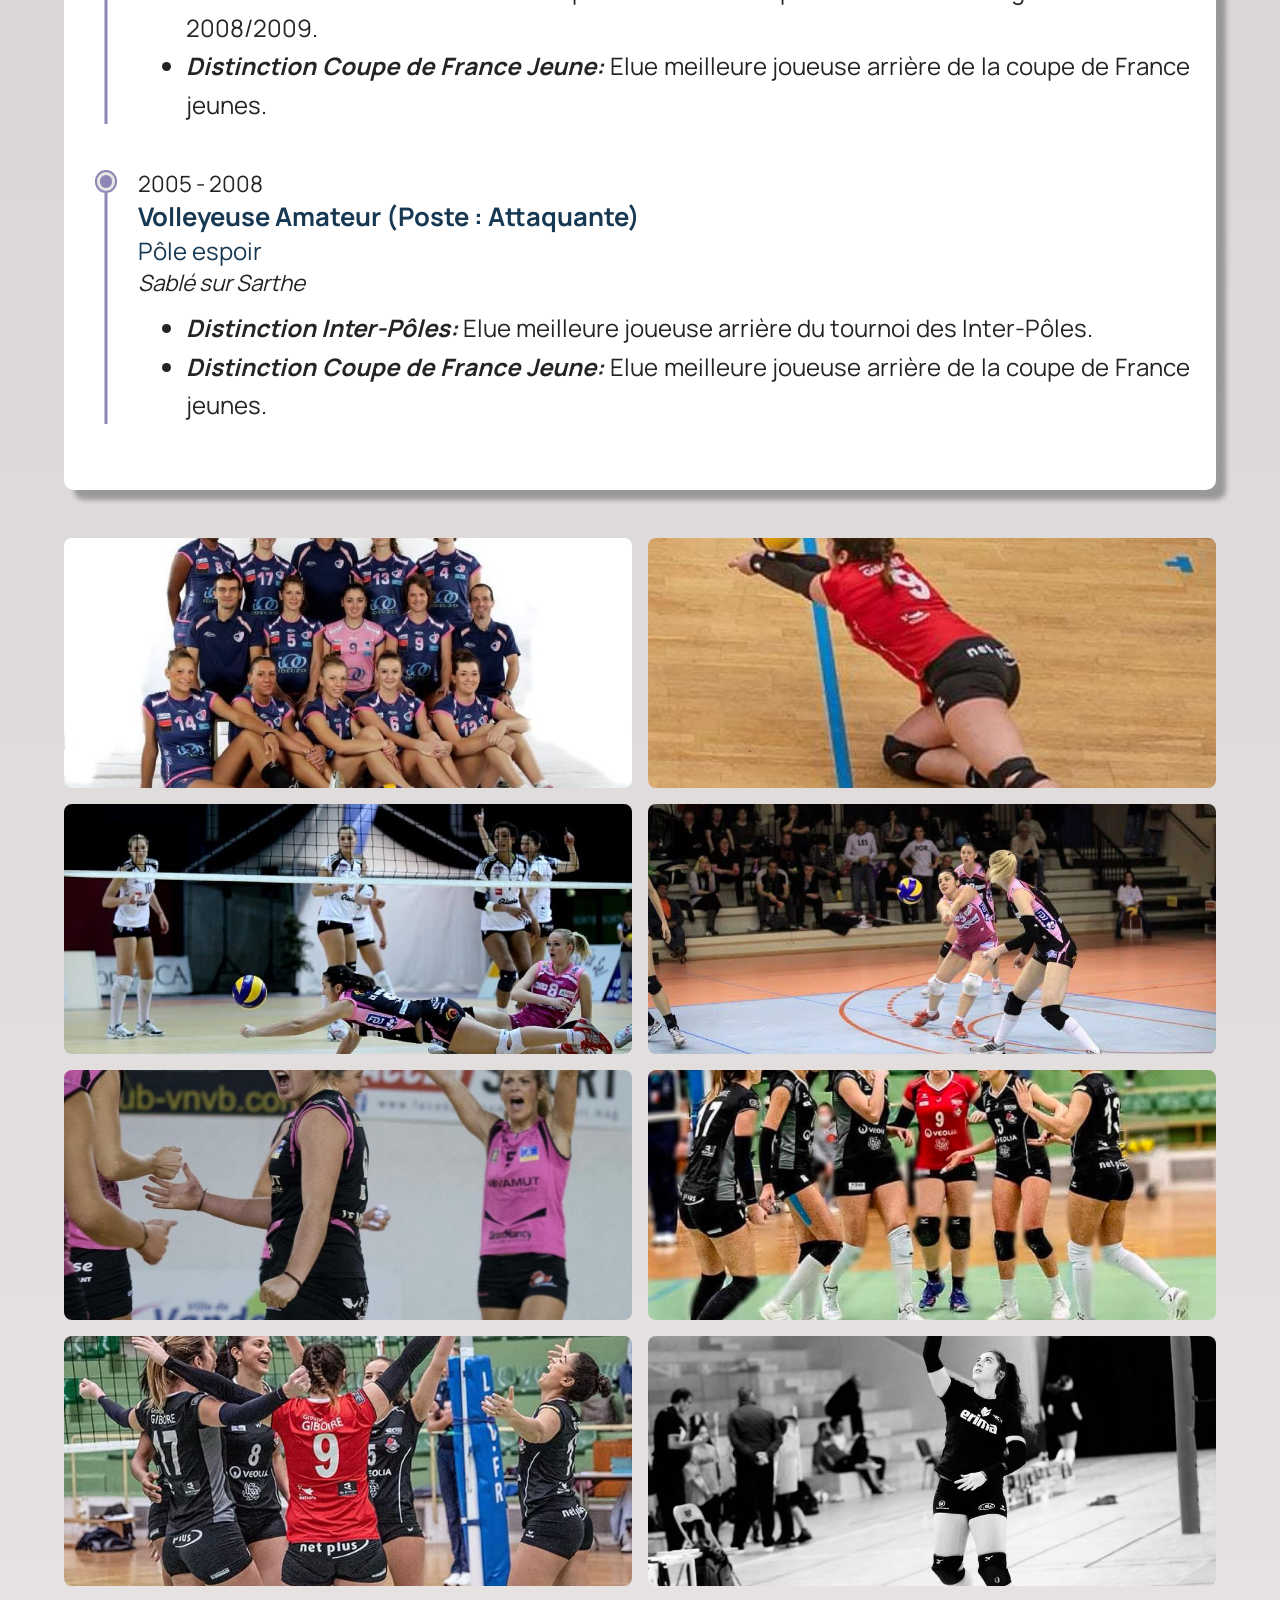
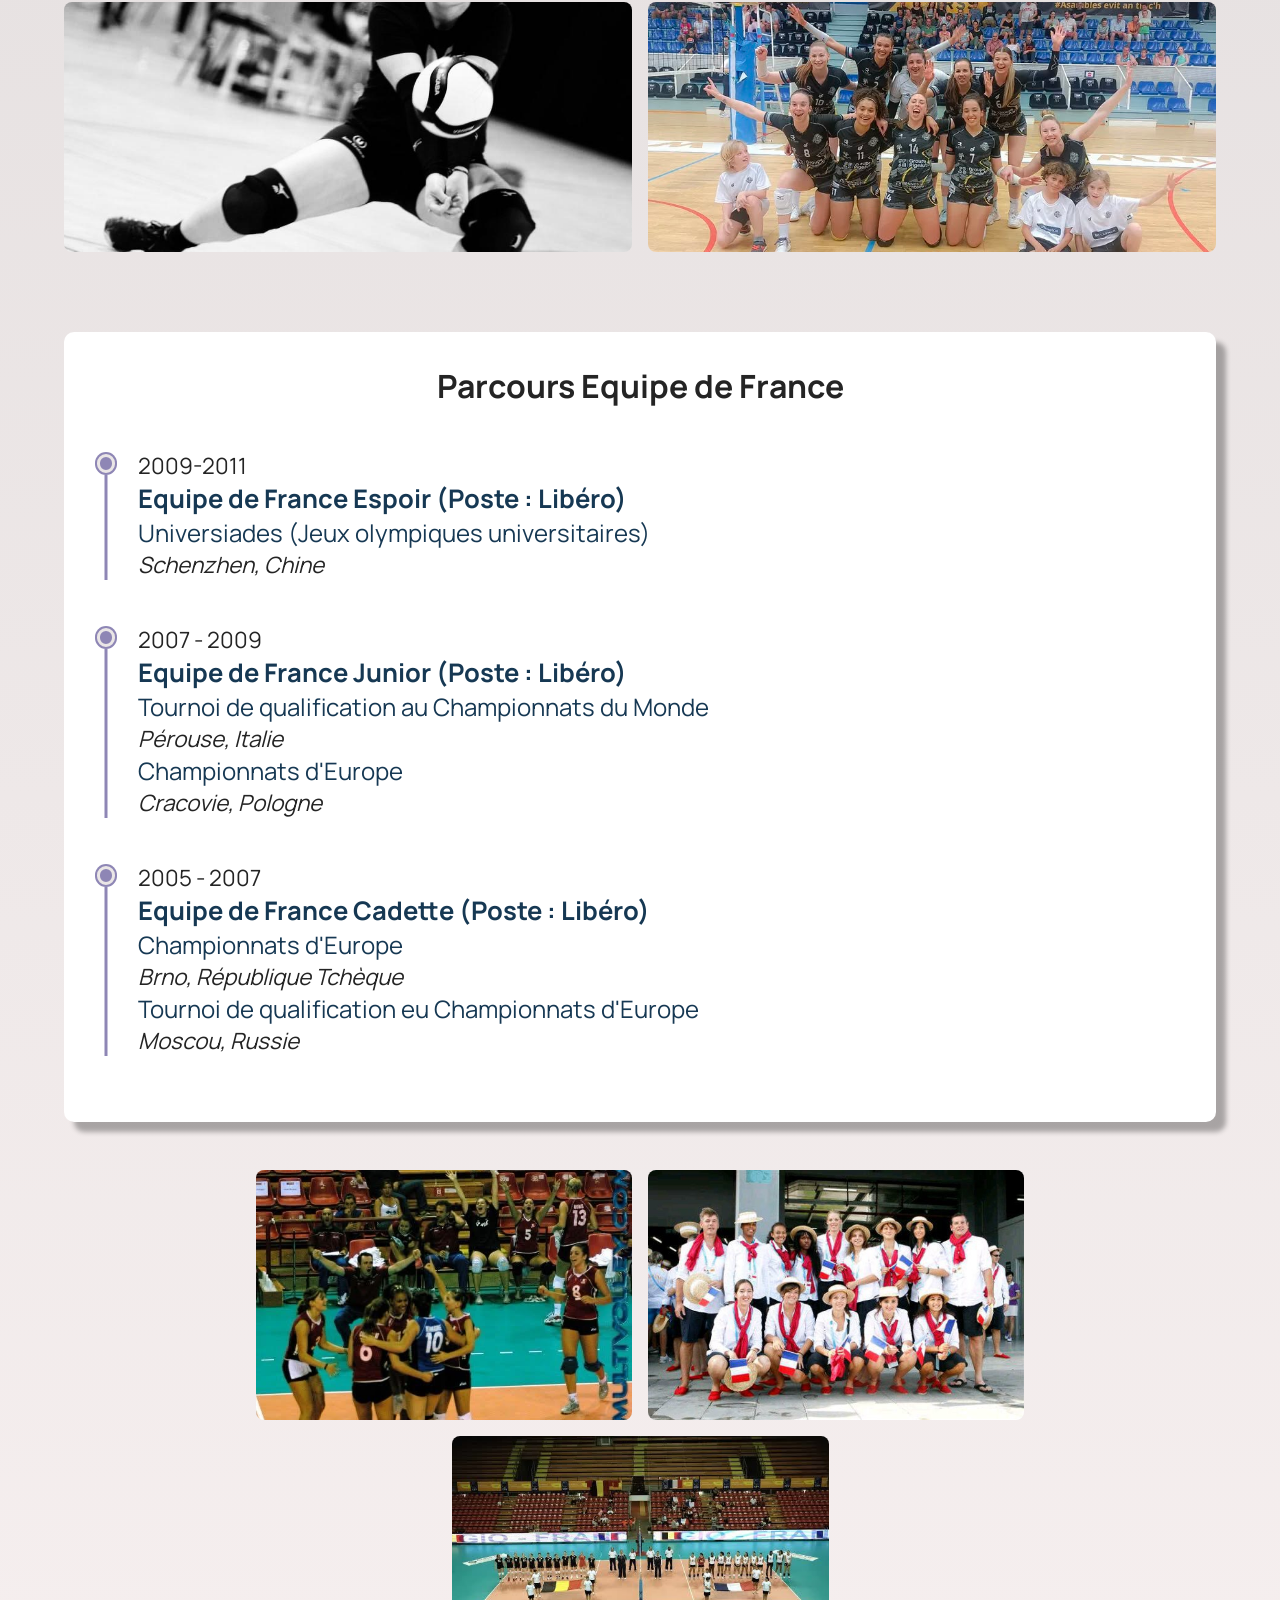
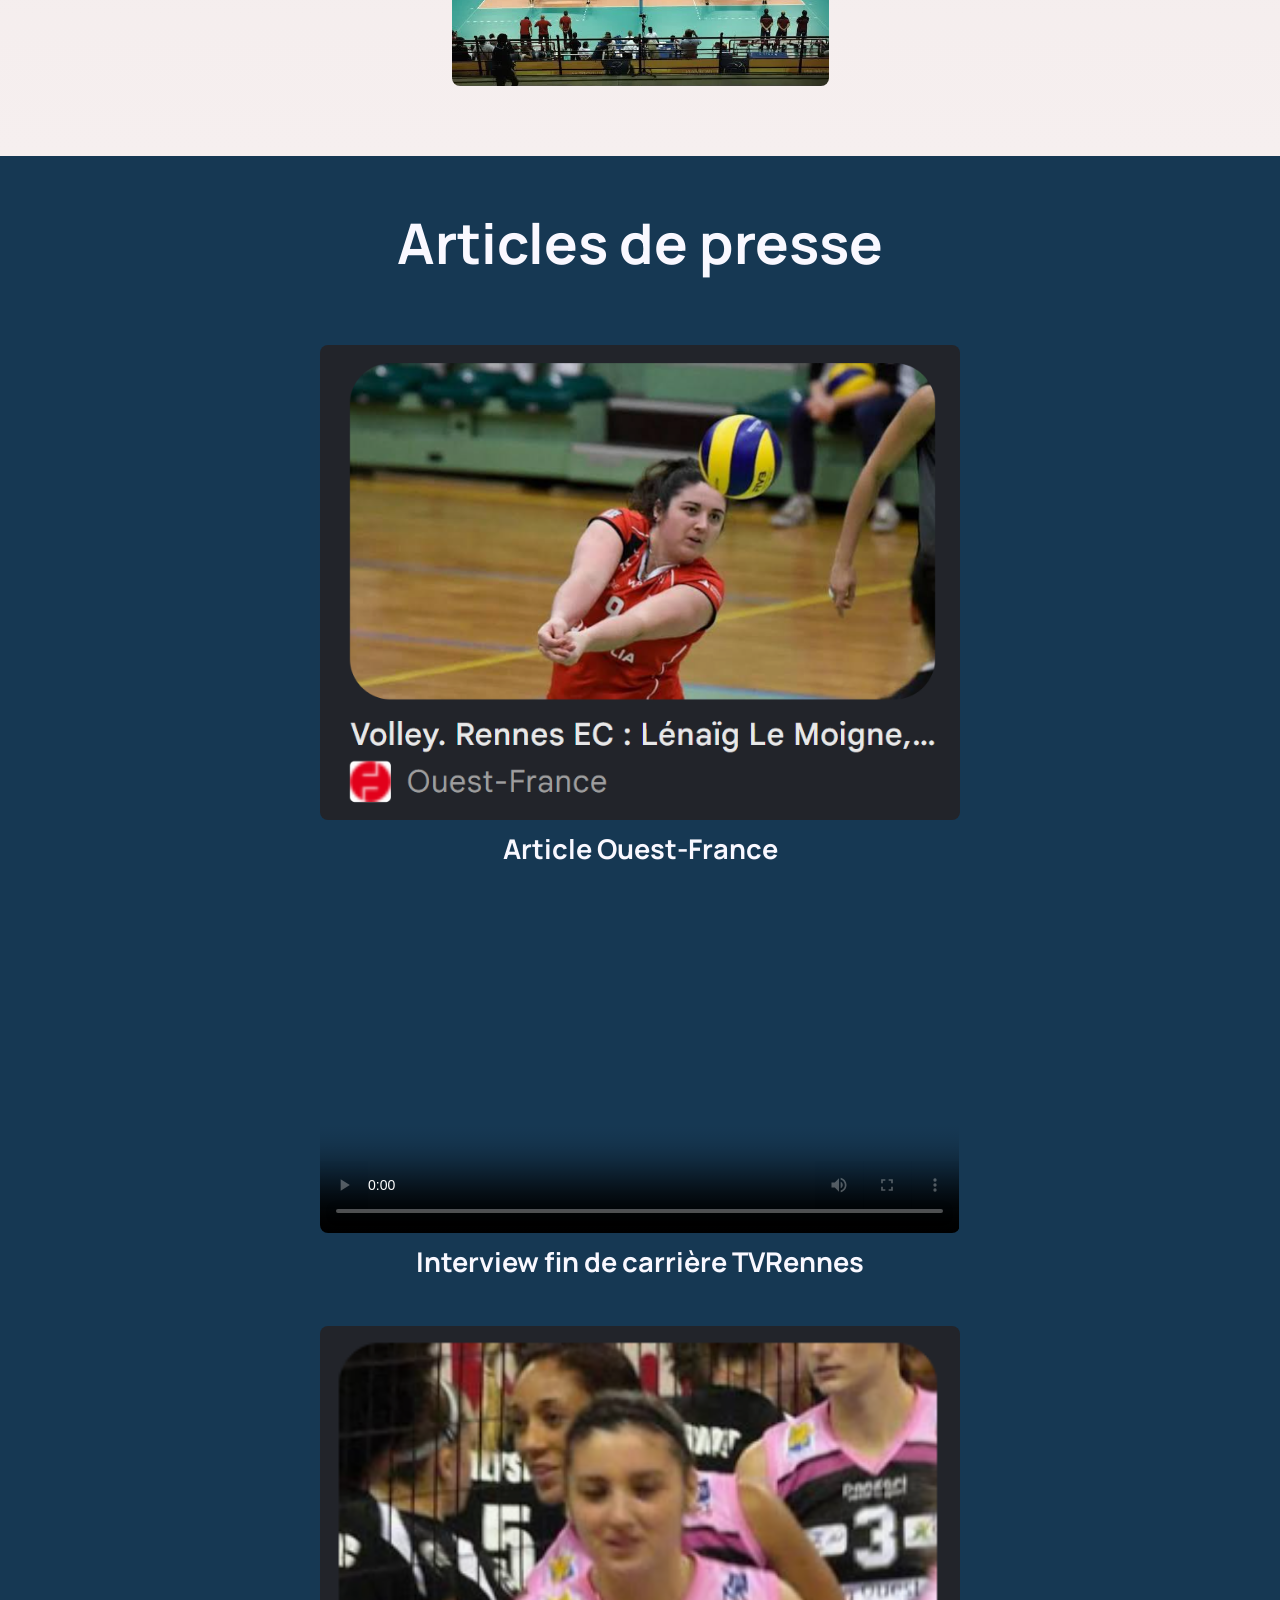
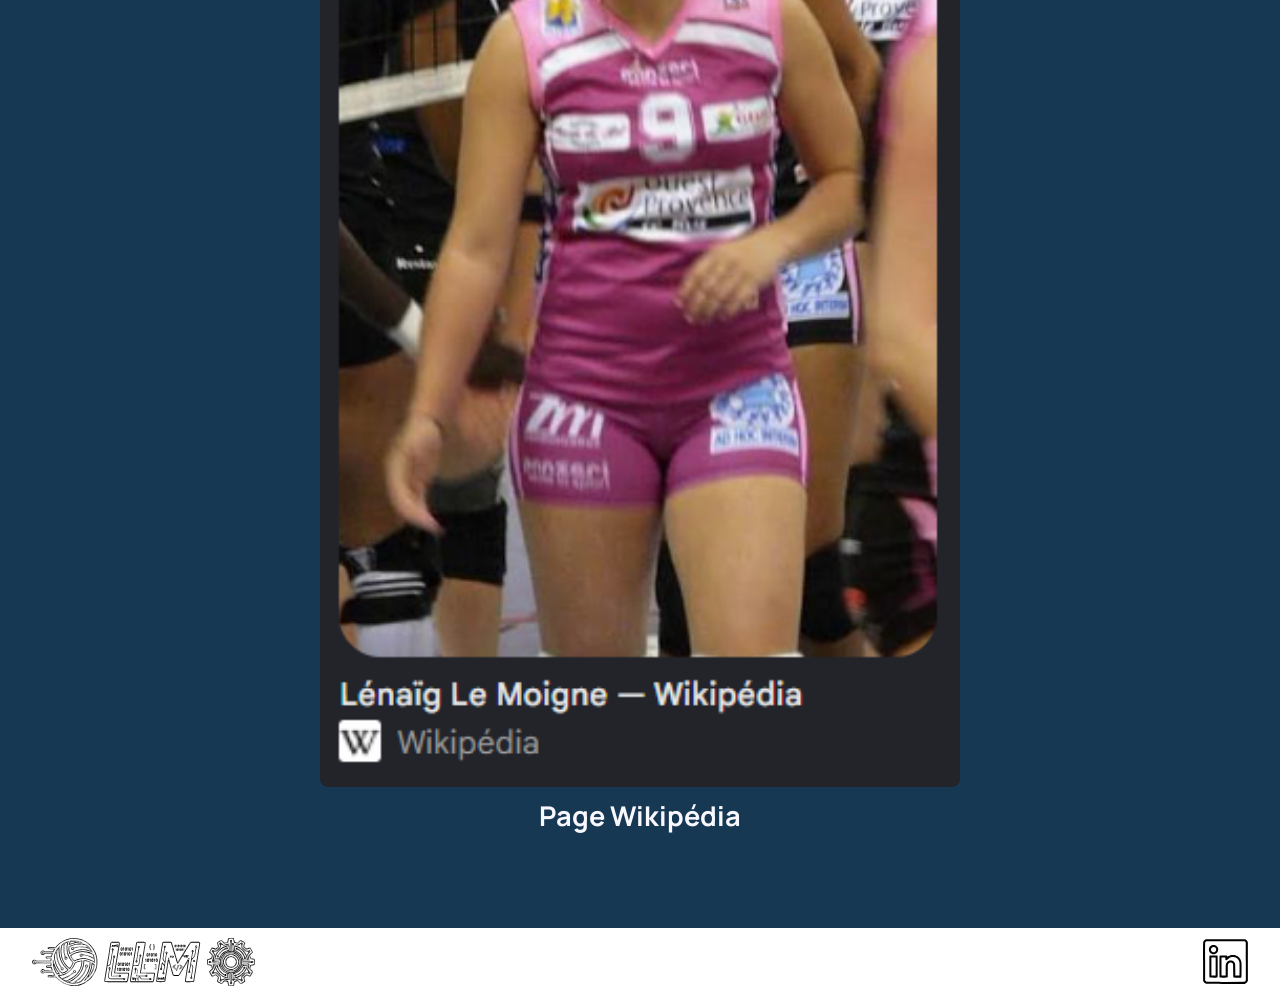
==== commit 53bea53d: "Améliorations et refactoring" ====
--- a/athlete-haut-niveau.html
+++ b/athlete-haut-niveau.html
@@ -85,7 +85,7 @@
                         <div class="lieu">VBN, Nantes</div>
                     </div>
                     <div class="timeline-parcours">
-                        <time id="ancre-athl-pro-istres" class="date">2008 - 2011</time>
+                        <time id="ancre-athl-pro-istres" class="date">2007 - 2011</time>
                         <h4 class="poste">Volleyeuse Professionnelle (Poste : Libéro)</h4>
                         <div class="niveau">Ligue AF (1ère division)</div>
                         <div class="lieu">IOPV, Istres</div>
@@ -121,13 +121,13 @@
                     <h3>Parcours Equipe de France</h3>
 
                     <div class="timeline-parcours">
-                        <time id="ancre-athl-edf-espoir" class="date">2011-2012</time>
+                        <time id="ancre-athl-edf-espoir" class="date">2009-2011</time>
                         <h4 class="poste">Equipe de France Espoir (Poste : Libéro)</h4>
                         <div class="niveau">Universiades (Jeux olympiques universitaires)</div>
                         <div class="lieu">Schenzhen, Chine</div>
                     </div>
                     <div class="timeline-parcours">
-                        <time id="ancre-athl-edf-junior" class="date">2008 - 2010</time>
+                        <time id="ancre-athl-edf-junior" class="date">2007 - 2009</time>
                         <h4 class="poste">Equipe de France Junior (Poste : Libéro)</h4>
                         <div class="niveau">Tournoi de qualification au Championnats du Monde</div>
                         <div class="lieu">Pérouse, Italie</div>
@@ -135,7 +135,7 @@
                         <div class="lieu">Cracovie, Pologne</div>
                     </div>
                     <div class="timeline-parcours">
-                        <time id="ancre-athl-edf-cadette" class="date">2006 - 2008</time>
+                        <time id="ancre-athl-edf-cadette" class="date">2005 - 2007</time>
                         <h4 class="poste">Equipe de France Cadette (Poste : Libéro)</h4>
                         <div class="niveau">Championnats d'Europe</div>
                         <div class="lieu">Brno, République Tchèque</div>
--- a/style.css
+++ b/style.css
@@ -1,5 +1,4 @@
 :root {
-    /* Couleurs */
     --couleur-fond-header-footer: #ffffff;
     --couleur-fond-section-1: #163853;
     --couleur-fond-section-2-depart: #cfcdcd;
@@ -13,8 +12,6 @@
     --couleur-degrade-cta-hover-depart: #a29ace;
     --couleur-degrade-cta-hover-arrivee: #b6b9f9;
     --couleur-timeline: #8e86b5;
-
-    /* Espacements et dimensions */
     --espacement-global: 0.625rem 2rem;
     --gap-menu: 1.25rem;
     --gap-grid: 3rem;
@@ -25,9 +22,7 @@
     --padding-grid: 2rem;
     --padding-block: 0.625rem;
     --colonne-gauche-grid-largeur: 2rem;
-    --width-intro: 75%;
-
-    /* Variables dynamiques */
+    --width-intro: 80%;
     --hauteur-header: 4.5rem;
     --hauteur-barre-active: 0.3125rem;
     --cercle-taille: 0.8rem;
@@ -79,7 +74,6 @@
     color: var(--couleur-texte-clair);
 }
 
-/* Typography & Links */
 a {
     color: var(--couleur-texte-sombre);
     text-decoration: none;
@@ -99,7 +93,6 @@
     font-size: 1.3rem;
 }
 
-/* Layout Components */
 header,
 footer {
     background-color: var(--couleur-fond-header-footer);
@@ -125,7 +118,6 @@
     width: 100%;
 }
 
-/* Navigation & Burger */
 .burger-menu {
     display: none;
 }
@@ -138,7 +130,7 @@
 
 .menu a {
     font-weight: bold;
-    font-size: 1.05rem;
+    font-size: 1.2rem;
     padding-bottom: var(--hauteur-barre-active);
     border-bottom: var(--hauteur-barre-active) solid transparent;
 }
@@ -148,15 +140,11 @@
 }
 
 main {
-
-    /* La hauteur minimale du main est la hauteur de l'écran 
-       moins la hauteur du header et du footer */
     min-height: calc(100vh - var(--hauteur-header));
     display: flex;
     flex-direction: column;
 }
 
-/* Force la dernière section à prendre tout l'espace disponible */
 section:last-child {
     flex-grow: 1;
 }
@@ -165,7 +153,6 @@
     padding: var(--padding-section);
 }
 
-/* Buttons & Icons */
 .logo-llm {
     height: 3rem;
     width: auto;
@@ -185,88 +172,12 @@
 
 }
 
-.icone-mail:hover .logo-mail,
-.icone-telephone:hover .logo-telephone,
-.icone-maison:hover .logo-maison,
-.icone-linkedin:hover .logo-linkedin,
-.icone-mail:hover+p,
-.icone-telephone:hover+p,
-.icone-maison:hover+p,
-.icone-linkedin:hover+p {
-    opacity: 0.7;
-    transform: scale(1.1);
-}
-
-/* Contact Section */
-.contact-info {
+.introduction {
     display: grid;
     grid-template-columns: 1fr 1fr;
-    grid-template-rows: auto auto;
-    padding: var(--padding-grid);
-    text-align: center;
-    color: var(--couleur-texte-sombre);
-    background-color: var(--couleur-fond-block);
-    border-radius: var(--rayon-bordure-standard);
-}
-
-.contact-info .mail {
-    grid-column: 1;
-    grid-row: 1;
-}
-
-.contact-info .tel {
-    grid-column: 2;
-    grid-row: 1;
-}
-
-.contact-info .home {
-    grid-column: 1;
-    grid-row: 2;
-    margin-top: 5rem;
-}
-
-.contact-info .social {
-    grid-column: 2;
-    grid-row: 2;
-    margin-top: 5rem;
-}
-
-.contact-info p {
-    color: var(--couleur-texte-sombre);
-    font-size: 2rem;
-}
-
-.contact-info .home img,
-.contact-info .mail img {
-    display: block;
-    margin: 0 auto;
-    width: 3rem;
-    height: auto;
-}
-
-.contact-info .tel img {
-    display: block;
-    margin: 0 auto;
-    width: auto;
-    height: 3rem;
-}
-
-.contact-info .social img {
-    display: block;
-    margin: 0 auto;
-    width: 3rem;
-    height: auto;
-}
-
-/* Introduction */
-.introduction {
-    display: grid;
-    grid-template-columns: 1fr 1fr 1fr;
     width: var(--width-intro);
     margin: auto;
     gap: var(--gap-grid);
-    /* gap entre l'intro et la photo */
-
 }
 
 .introduction div {
@@ -282,29 +193,18 @@
 .introduction p {
     margin-bottom: 2rem;
     text-align: justify;
-
-    /* 1. Autorise la coupure des mots avec des tirets (la clé du problème) */
     -webkit-hyphens: auto;
-    /* Safari iPhone */
     hyphens: auto;
-
-    /* 2. Indique que l'espacement doit se faire entre les mots uniquement */
     text-justify: inter-word;
-
-    /* 3. Sécurité pour les mots trop longs qui pourraient dépasser */
     word-break: break-word;
-
-    /* 4. Pour un rendu encore plus doux sur les navigateurs modernes */
     overflow-wrap: break-word;
+    font-size: 1.5rem;
 }
 
 .introduction a {
     display: block;
-    /* Important pour que margin fonctionne */
     width: fit-content;
-    /* Le bouton prend uniquement la largeur de son texte */
     margin: 0 auto;
-    /* Centre le bloc horizontalement */
     background: linear-gradient(var(--couleur-degrade-cta-depart), var(--couleur-degrade-cta-arrivee));
     color: var(--couleur-texte-clair);
     border-radius: 3.125rem;
@@ -325,29 +225,16 @@
     box-shadow: 0 0.5rem 1.25rem rgba(0, 0, 0, 0.18);
 }
 
-/* On cible l'image à l'intérieur de son conteneur */
 .introduction img {
     grid-column: 3/4;
-    /* Pour éviter qu'elle ne colle au texte */
     display: block;
-    /* On force l'image à être un bloc pour que les marges fonctionnent correctement */
     margin: 0 auto;
-    /* Centre horizontalement l'image */
     align-self: center;
-    /* Centre verticalement l'image dans le conteneur flex */
-    /* 3. On s'assure que l'image ne dépasse pas */
-    width: 300px;
-    height: 300px;
-    object-fit: contain;
-    /* Garde les proportions et centre */
-
-    /* 2. Rend l'image circulaire */
+    width: 350px;
+    height: 350px;
     border-radius: 50%;
-
-    /* 3. Recadre l'image pour qu'elle remplisse le cercle sans déformation */
     object-fit: cover;
     object-position: center;
-    /* Centre le visage dans le cercle */
 }
 
 .titre h1 {
@@ -355,7 +242,6 @@
     margin: auto;
 }
 
-/* Parcours & Blocks */
 .parcours {
     display: grid;
     background: linear-gradient(var(--couleur-fond-section-2-depart), var(--couleur-fond-section-2-arrivee));
@@ -375,330 +261,8 @@
     grid-template-columns: 1fr;
     grid-template-rows: auto auto auto;
     gap: var(--gap-grid);
-    /* gap entre les grid */
-    /*margin-bottom: 0.9375rem;*/
     text-align: center;
     position: relative;
-    /*align-items: start;*/
-}
-
-.blocks-parcours.formation {
-    display: grid;
-    grid-template-columns: 1fr 1fr;
-}
-
-.timeline-item.formations {
-    grid-column: 1;
-}
-
-.diplome {
-    display: block;
-    grid-column: 2;
-    width: 80%;
-    height: auto;
-    background: transparent !important;
-    padding: 0 !important;
-    margin: auto !important;
-    border: none !important;
-}
-
-.diplome img {
-    width: 100%;
-    height: 100%;
-    display: block;
-    object-fit: fill;
-    border-radius: 8px;
-}
-
-.blocks-parcours.experience-professionnelle {
-    display: grid;
-    grid-template-columns: 1fr;
-    grid-template-rows: auto auto;
-    align-content: start;
-    justify-self: center;
-}
-
-.blocks-parcours.benevole {
-    grid-template-columns: repeat(1, 1fr);
-    grid-template-rows: auto auto;
-
-    /* C'est la ligne clé pour égaliser les hauteurs */
-    align-items: stretch;
-}
-
-.blocks-parcours.benevole .timeline-item {
-    grid-column: 1;
-    grid-row: 1;
-    /* Force sur la première ligne */
-}
-
-.article-rec {
-    background-color: #212121;
-    /* Gris très sombre */
-    color: var(--couleur-texte-clair);
-    /* Gris clair pour le texte */
-    font-family: Arial, sans-serif;
-    width: 75%;
-    margin: 0 auto;
-    padding-bottom: 1rem;
-}
-
-.titre-article {
-    background-color: #997f0f;
-    /* Brun-olive */
-    text-align: center;
-    padding: 20px;
-    margin-bottom: 20px;
-}
-
-.titre-article h3 {
-    color: var(--couleur-texte-clair);
-    margin: 0;
-}
-
-.contenu {
-    padding: 0 2rem;
-}
-
-.contenu p {
-    margin: 0 0 1rem 0;
-    line-height: 1.6;
-    color: var(--couleur-texte-clair);
-    text-align: justify;
-    font-size: 1.1rem;
-}
-
-.images-article {
-    display: flex;
-    justify-content: center;
-    /* Centre les images horizontalement */
-    gap: 2rem;
-    margin-bottom: 1.5rem;
-
-}
-
-.images-article img {
-    width: 45%;
-    height: auto;
-    display: block;
-}
-
-.citation {
-    font-style: italic;
-    line-height: 1.6;
-    color: var(--couleur-texte-clair);
-}
-
-.auteur {
-    font-weight: bold;
-    font-style: normal;
-    margin-top: 1rem;
-    color: var(--couleur-texte-clair);
-}
-
-.citation p,
-.auteur p {
-    text-align: center;
-}
-
-
-.blocks-parcours.benevole .photos,
-.blocks-parcours.athlete .photos,
-.blocks-parcours.interets .photos {
-    /* Maintien du grid */
-    display: grid;
-    height: 100%;
-    background-color: transparent;
-
-    /* CORRECTIONS POUR LE CENTRAGE */
-    place-items: center;
-    /* Centre horizontalement et verticalement */
-    padding: 0;
-    /* IMPORTANT : supprime tout padding qui décale l'image */
-    margin: 0;
-    /* IMPORTANT : supprime toute marge */
-}
-
-.blocks-parcours.athlete .photos.pro {
-    grid-column: 2;
-    grid-row: 1;
-}
-
-.blocks-parcours.athlete .photos.edf {
-    grid-column: 1;
-    grid-row: 2;
-}
-
-.blocks-parcours.athlete {
-    grid-template-columns: repeat(2, 1fr);
-    grid-template-rows: auto auto;
-    /* C'est la ligne clé pour égaliser les hauteurs */
-    align-items: stretch;
-}
-
-.blocks-parcours.athlete .timeline-item.pro {
-    grid-column: 1;
-    grid-row: 1;
-}
-
-.blocks-parcours.athlete .timeline-item.edf {
-    grid-column: 2;
-    grid-row: 2;
-}
-
-.photos.pro {
-    display: grid;
-    grid-template-columns: 1fr 1fr;
-    gap: 1rem;
-}
-
-/* On force le conteneur de chaque image */
-.photos.pro img {
-    width: 100%;
-    height: 250px;
-    object-fit: cover;
-    object-position: center;
-    border-radius: 8px;
-}
-
-.photos.edf {
-    display: grid;
-    grid-template-columns: 1fr 1fr;
-    grid-template-rows: auto auto;
-    /* S'assure qu'elles sont côte à côte */
-    gap: 1rem;
-    /* Définit l'espace entre les deux images (ajuste la valeur selon tes besoins) */
-    align-items: center;
-}
-
-.edf-1 {
-    grid-column: 1/3;
-    grid-row: 1;
-
-    display: grid;
-    grid-template-columns: 1fr 1fr;
-    gap: 1rem;
-}
-
-.edf-2 {
-    grid-column: 1/3;
-    grid-row: 2;
-}
-
-.edf-1 img,
-.edf-2 img {
-    width: 100%;
-    height: 250px;
-    /* Hauteur fixe identique pour toutes */
-    object-fit: cover;
-    /* Coupe proprement */
-    object-position: center;
-    /* Centre l'image */
-    border-radius: 8px;
-    /* Coins arrondis */
-}
-
-.photos.interets {
-    display: grid;
-    grid-template-columns: 1fr 1fr 1fr;
-    gap: 1rem;
-}
-
-/* On force le conteneur de chaque image */
-.photos.interets img {
-    width: 100%;
-    height: 300px;
-    /* Hauteur fixe identique pour toutes */
-    object-fit: cover;
-    /* Coupe proprement */
-    object-position: center;
-    /* Centre l'image */
-    border-radius: 8px;
-    /* Coins arrondis */
-}
-
-dialog[open] {
-    /* Remise à zéro agressive pour le dialog */
-    margin: auto !important;
-    padding: 0 !important;
-    border: none !important;
-    background: transparent !important;
-    overflow: visible !important;
-    display: inline-block !important;
-    line-height: 0 !important;
-    /* Annulation de toute ombre ou effet système */
-    box-shadow: none !important;
-    outline: none !important;
-}
-
-/* Forcer l'image à coller parfaitement */
-dialog[open] img {
-    display: block !important;
-    width: auto !important;
-    height: auto !important;
-    max-width: 90vw !important;
-    max-height: 90vh !important;
-    box-shadow: none !important;
-    border: none !important;
-    border-radius: 8px;
-
-    /* Ajoute uniquement cette ligne */
-    aspect-ratio: auto !important;
-}
-
-dialog::backdrop {
-    background: rgba(0, 0, 0, 0.9) !important;
-}
-
-img[onclick] {
-    cursor: pointer;
-}
-
-.blocks-parcours.competences,
-.blocks-parcours.interets {
-    display: grid;
-    /* On force 1 seule colonne qui s'adapte à la largeur dispo */
-    grid-template-columns: 1fr;
-    align-content: start;
-    /* On définit une largeur maximale pour ne pas que ce soit trop large sur PC */
-    width: 70%;
-    /*max-width: 600px;*/
-    /* Centrage du bloc dans la page */
-    justify-self: center;
-    /*gap: 2.5rem;*/
-    line-height: 1.5rem;
-}
-
-.blocks-parcours.athlete ul {
-    text-align: justify;
-    margin-top: 0.5rem;
-}
-
-.blocks-parcours.athlete .intro {
-    text-align: justify;
-    padding-bottom: 2rem;
-    --padding-left-right: calc(var(--colonne-gauche-grid-largeur) / 2 + var(--padding-block) - var(--cercle-taille) / 2);
-    padding: 0 var(--padding-left-right) 1.5rem var(--padding-left-right);
-    ;
-}
-
-.blocks-parcours p {
-    color: var(--couleur-texte-sombre);
-    text-align: justify;
-    font-weight: bold;
-    gap: 4rem;
-}
-
-.liste-item.savoir-etre,
-.liste-item.savoir-faire,
-.liste-item.loisirs {
-    /* Nettoyage des positions forcées */
-    grid-row: auto;
-    grid-column: auto;
-    /* On assure que les éléments ne dépassent pas de la colonne */
-    width: 100%;
-    box-sizing: border-box;
-    padding-bottom: 3.5rem;
 }
 
 .blocks-parcours>div {
@@ -707,235 +271,81 @@
     background: var(--couleur-fond-block);
     color: #242424;
     border-radius: var(--rayon-bordure-standard);
-    /*min-height: 6.25rem;*/
-}
-
-/* Savoir */
-.liste-savoir {
+}
+
+.blocks-parcours p {
+    color: var(--couleur-texte-sombre);
+    text-align: justify;
+    font-weight: bold;
+    gap: 4rem;
+}
+
+.scroll-container {
     display: grid;
     grid-template-columns: 1fr;
+    grid-template-rows: 1fr;
+    width: 100%;
     margin: auto;
-    width: 80%;
-    /*grid-template-columns: repeat(2, 1fr);
-    grid-column: span 2;*/
-    margin-bottom: 1.5rem;
-    gap: var(--gap-grid);
-    /* gap entre les deux grid compétences page accueil */
-    align-items: start;
-    /* On impose une hauteur minimale pour éviter les sauts */
-    /* min-height: 10rem;*/
-}
-
-.liste-savoir.no-hover>ul {
-    line-height: 2;
-}
-
-.savoir {
-    list-style: none;
-    color: var(--couleur-texte-sombre);
-    width: 100%;
-    /* Change 80% par 100% pour remplir la grid */
-    margin: 0;
-    /* Retire le auto pour que ça ne soit pas centré */
-    text-align: left;
-    contain: layout;
-    padding: var(--padding-block) var(--padding-block) var(--padding-block) 2.5rem;
-    border-radius: var(--rayon-bordure-standard);
-}
-
-.savoir.savoir-etre>h4,
-.savoir.savoir-faire>h4 {
-    text-align: center;
-    width: 100%;
-    margin-left: 0;
-    margin-right: 0;
-    /* On supprime position: relative et left:-1rem */
-}
-
-.savoir li {
-    line-height: 2rem;
-}
-
-/* Petit visuel de "check" avant chaque compétence */
-.savoir li:not(.pays)::before {
-    content: "◆";
-    margin-right: 10px;
-    font-weight: bold;
-
-}
-
-.savoir.no-hover li:not(.pays)::before {
-    /* Ajoute une marge négative pour décaler vers la gauche */
-    margin-left: -1rem;
-}
-
-/* Force le scroll à bien se caler sur le titre */
-#ancre-savoir-etre,
-#ancre-savoir-faire,
-#ancre-benevolat,
-#ancre-exp-pro-inge-oberthur,
-#ancre-athl-pro-elite-rennes,
-#ancre-exp-pro-prof,
-#ancre-athl-pro-n2-rennes,
-#ancre-formation-inge,
-#ancre-stage-inge-2,
-#ancre-stage-inge-1,
-#ancre-formation-licence,
-#ancre-stage-licence,
-#ancre-exp-pro-secr,
-#ancre-athl-pro-nancy,
-#ancre-formation-bts,
-#ancre-stage-bts,
-#ancre-athl-pro-nantes,
-#ancre-athl-edf-espoir,
-#ancre-athl-pro-istres,
-#ancre-athl-edf-junior,
-#ancre-athl-pro-sable,
-#ancre-athl-edf-cadette {
+    overflow: hidden;
+    padding-bottom: 5rem;
+}
+
+.logo-parcours {
     display: block;
-    /* Important pour que l'ancre soit un bloc */
-    scroll-margin-top: 150px;
-    /* Ajuste selon la hauteur de ton menu fixe */
-}
-
-/* Bordures latérales colorées */
-.savoir-etre {
-    border: 2px solid var(--couleur-fond-section-1);
-    border-left-width: 15px;
-}
-
-.savoir-faire {
-    border: 2px solid var(--couleur-timeline);
-    border-left-width: 15px;
-}
-
-.savoir:not(.no-hover),
-.timeline-parcours,
-.chronologie,
-.photos img,
-.introduction img {
-    transition: transform 0.2s ease, background-color 0.2s ease;
-    will-change: transform;
-}
-
-.savoir:not(.no-hover):hover,
-.timeline-parcours:hover,
-.chronologie:hover,
-.savoir:not(.no-hover):focus-within,
-.timeline-parcours:focus-within,
-.chronologie:focus-within {
-    background-color: var(--couleur-fond-timeline);
-    border-radius: var(--rayon-bordure-standard);
-    transform: scale(1.02);
-}
-
-.photos img:hover,
-.introduction img:hover,
-.photos img:focus-visible,
-.introduction img:focus-visible {
-    transform: scale(1.05);
-}
-
-.timeline-item,
-.cv-chronologie-container,
-.liste-item,
-.contact-info {
-    box-shadow: 10px 10px 5px rgba(0, 0, 0, 0.3);
-}
-
-/* Timeline */
-.liste-item {
-    grid-row: 2;
-    width: 80%;
+    grid-column: 1;
+    grid-row: 1;
+    justify-self: center;
+    align-self: center;
+    width: 50%;
+    height: auto;
+    opacity: 0.85;
+}
+
+.scroll-text {
+    grid-column: 1;
+    grid-row: 1;
+    display: flex;
+    width: 38%;
+    height: auto;
     margin: auto;
-}
-
-.timeline-item.experience-professionnelle {
-    grid-column: 3/5;
-    grid-row: 1;
-}
-
-.timeline-item.formation {
-    grid-column: 1/3;
-    grid-row: 2;
-}
-
-.timeline-item.athlete {
-    grid-column: 3/5;
-    grid-row: 2;
-}
-
-.timeline-item.benevole {
-    grid-column: 2/4;
-    grid-row: 3;
-}
-
-.timeline-parcours {
-    position: relative;
-    display: grid;
-    grid-template-columns: var(--colonne-gauche-grid-largeur) 1fr;
-    align-items: start;
-    margin-bottom: 1.5rem;
-    padding: var(--padding-block);
-    border-radius: var(--rayon-bordure-standard);
-    text-align: left;
-    contain: layout;
-}
-
-.timeline-parcours::before {
-    content: '';
-    grid-column: 1;
-    justify-self: center;
-    width: var(--cercle-taille);
-    height: var(--cercle-taille);
-    background-color: var(--couleur-timeline);
-    border-radius: 50%;
-    border: var(--epaisseur-trait) solid var(--couleur-fond-timeline);
-    box-shadow: 0 0 0 0.125rem var(--couleur-timeline);
-    margin-top: 0.25rem;
-    /*transition: transform 0.3s ease;*/
-}
-
-.timeline-parcours::after {
-    content: '';
-    position: absolute;
-    left: calc(var(--colonne-gauche-grid-largeur) / 2 + var(--padding-block));
-    transform: translateX(-50%);
-    top: var(--top-trait);
-    bottom: var(--padding-block);
-    border-left: var(--epaisseur-trait) solid var(--couleur-timeline);
-}
-
-
-
-
-
+    overflow: hidden;
+    z-index: 2;
+}
+
+.scroll-text h2 {
+    margin: 0 auto;
+    white-space: nowrap;
+    animation: marquee 8s linear infinite;
+}
+
+@keyframes marquee {
+    0% {
+        transform: translateX(100%);
+    }
+
+    100% {
+        transform: translateX(-100%);
+    }
+}
 
 .cv-chronologie-container {
     position: relative;
     grid-row: 1;
     background-color: white;
     z-index: 1;
-    /*padding-top: var(--padding-grid);
-    padding-bottom: var(--padding-grid);*/
-    /*border-radius: var(--rayon-bordure-standard);*/
-    /*box-shadow: 10px 10px 5px rgba(0, 0, 0, 0.3);*/
 }
 
 .cv-chronologie {
     display: grid;
     grid-template-columns: 1fr var(--cercle-taille) 1fr;
-    grid-template-rows: repeat(14, auto);
+    grid-template-rows: repeat(20, auto);
     row-gap: 2rem;
-    /*align-items: start;*/
     position: relative;
-    /*margin-bottom: 1.5rem;*/
-    /*padding: var(--padding-block);*/
-    /*border: 3px solid red;*/
 }
 
 .point::before {
     content: '';
+    grid-column: 2;
     position: absolute;
     left: 50%;
     transform: translateX(-50%);
@@ -953,33 +363,9 @@
     transition: transform 0.2s ease;
 }
 
-.point.benev::before,
-.point.exp-pro-inge-oberthur::before,
-.point.athl-pro-elite-rennes::before,
-.point.exp-pro-prof::before,
-.point.athl-pro-n2-rennes::before,
-.point.stage-inge-2::before,
-.point.stage-inge-1::before,
-.point.form-inge::before,
-.point.stage-licence::before,
-.point.form-licence::before,
-.point.exp-pro-secr::before,
-.point.athl-pro-nancy::before,
-.point.stage-bts::before,
-.point.form-bts::before,
-.point.athl-pro-nantes::before,
-.point.athl-pro-istres::before,
-.point.athl-edf-espoir::before,
-.point.athl-edf-junior::before,
-.point.athl-edf-cadette::before,
-.point.athl-pro-sable::before {
-    grid-column: 2;
-}
-
 .chronologie {
     position: relative;
     background-color: white;
-    /*border: 3px solid red;*/
     z-index: 2;
 }
 
@@ -987,7 +373,6 @@
     content: '';
     position: absolute;
     left: 50%;
-    /* On décale de la moitié de l'épaisseur du trait pour le centrer parfaitement sur l'axe */
     transform: translateX(calc(var(--epaisseur-trait) / -2));
     top: 6rem;
     bottom: 2rem;
@@ -995,16 +380,9 @@
     z-index: 0;
 }
 
-.chronologie.exp-pro-inge-oberthur,
-.chronologie.exp-pro-prof,
-.chronologie.stage-inge-2,
-.chronologie.stage-inge-1,
-.chronologie.form-inge,
-.chronologie.stage-licence,
-.chronologie.form-licence,
-.chronologie.exp-pro-secr,
-.chronologie.stage-bts,
-.chronologie.form-bts {
+.chronologie[class*="form-"],
+.chronologie[class*="exp-pro-"],
+.chronologie[class*="stage-"] {
     grid-column: 1;
     justify-self: center;
     align-self: stretch;
@@ -1014,18 +392,11 @@
     padding: var(--padding-grid);
     border: var(--epaisseur-bordure) solid var(--couleur-fond-section-1);
     border-radius: var(--rayon-bordure-standard);
+
 }
 
 .chronologie.benev,
-.chronologie.athl-pro-elite-rennes,
-.chronologie.athl-pro-n2-rennes,
-.chronologie.athl-pro-nancy,
-.chronologie.athl-pro-nantes,
-.chronologie.athl-pro-istres,
-.chronologie.athl-edf-espoir,
-.chronologie.athl-edf-junior,
-.chronologie.athl-edf-cadette,
-.chronologie.athl-pro-sable {
+.chronologie[class*="athl-"] {
     grid-column: 3;
     justify-self: center;
     align-self: stretch;
@@ -1037,20 +408,7 @@
     border-radius: var(--rayon-bordure-standard);
 }
 
-/*.chronologie.benev:hover,
-.chronologie.athl-pro-elite-rennes:hover,
-.chronologie.athl-pro-n2-rennes:hover,
-.chronologie.athl-pro-nancy:hover,
-.chronologie.athl-pro-nantes:hover,
-.chronologie.athl-pro-istres:hover,
-.chronologie.athl-edf-espoir:hover,
-.chronologie.athl-edf-junior:hover,
-.chronologie.athl-edf-cadette:hover,
-.chronologie.athl-pro-sable:hover {
-    background-color: var(--couleur-fond-timeline);
-    border-radius: var(--rayon-bordure-standard);
-}*/
-
+.cv-chronologie:has(.point.form-openclassroom:hover) .chronologie.form-openclassroom,
 .cv-chronologie:has(.point.benev:hover) .chronologie.benev,
 .cv-chronologie:has(.point.exp-pro-inge-oberthur:hover) .chronologie.exp-pro-inge-oberthur,
 .cv-chronologie:has(.point.athl-pro-elite-rennes:hover) .chronologie.athl-pro-elite-rennes,
@@ -1067,6 +425,8 @@
 .cv-chronologie:has(.point.form-bts:hover) .chronologie.form-bts,
 .cv-chronologie:has(.point.athl-pro-nantes:hover) .chronologie.athl-pro-nantes,
 .cv-chronologie:has(.point.athl-pro-istres:hover) .chronologie.athl-pro-istres,
+.cv-chronologie:has(.point.form-bac:hover) .chronologie.form-bac,
+.cv-chronologie:has(.point.form-lycee:hover) .chronologie.form-lycee,
 .cv-chronologie:has(.point.athl-edf-espoir:hover) .chronologie.athl-edf-espoir,
 .cv-chronologie:has(.point.athl-edf-junior:hover) .chronologie.athl-edf-junior,
 .cv-chronologie:has(.point.athl-edf-cadette:hover) .chronologie.athl-edf-cadette,
@@ -1076,6 +436,7 @@
     transform: scale(1.02);
 }
 
+.cv-chronologie:has(.point.form-openclassroom:hover) .point.form-openclassroom::before,
 .cv-chronologie:has(.point.benev:hover) .point.benev::before,
 .cv-chronologie:has(.point.exp-pro-inge-oberthur:hover) .point.exp-pro-inge-oberthur::before,
 .cv-chronologie:has(.point.athl-pro-elite-rennes:hover) .point.athl-pro-elite-rennes::before,
@@ -1092,13 +453,13 @@
 .cv-chronologie:has(.point.form-bts:hover) .point.form-bts::before,
 .cv-chronologie:has(.point.athl-pro-nantes:hover) .point.athl-pro-nantes::before,
 .cv-chronologie:has(.point.athl-pro-istres:hover) .point.athl-pro-istres::before,
+.cv-chronologie:has(.point.form-bac:hover) .point.form-bac::before,
+.cv-chronologie:has(.point.form-lycee:hover) .point.form-lycee::before,
 .cv-chronologie:has(.point.athl-edf-espoir:hover) .point.athl-edf-espoir::before,
 .cv-chronologie:has(.point.athl-edf-junior:hover) .point.athl-edf-junior::before,
 .cv-chronologie:has(.point.athl-edf-cadette:hover) .point.athl-edf-cadette::before,
-.cv-chronologie:has(.point.athl-pro-sable:hover) .point.athl-pro-sable::before {
-    transform: translateX(-50%) scale(1.2);
-}
-
+.cv-chronologie:has(.point.athl-pro-sable:hover) .point.athl-pro-sable::before,
+.cv-chronologie:has(.chronologie.form-openclassroom:hover) .point.form-openclassroom::before,
 .cv-chronologie:has(.chronologie.benev:hover) .point.benev::before,
 .cv-chronologie:has(.chronologie.exp-pro-inge-oberthur:hover) .point.exp-pro-inge-oberthur::before,
 .cv-chronologie:has(.chronologie.athl-pro-elite-rennes:hover) .point.athl-pro-elite-rennes::before,
@@ -1115,6 +476,8 @@
 .cv-chronologie:has(.chronologie.form-bts:hover) .point.form-bts::before,
 .cv-chronologie:has(.chronologie.athl-pro-nantes:hover) .point.athl-pro-nantes::before,
 .cv-chronologie:has(.chronologie.athl-pro-istres:hover) .point.athl-pro-istres::before,
+.cv-chronologie:has(.chronologie.form-bac:hover) .point.form-bac::before,
+.cv-chronologie:has(.chronologie.form-lycee:hover) .point.form-lycee::before,
 .cv-chronologie:has(.chronologie.athl-edf-espoir:hover) .point.athl-edf-espoir::before,
 .cv-chronologie:has(.chronologie.athl-edf-junior:hover) .point.athl-edf-junior::before,
 .cv-chronologie:has(.chronologie.athl-edf-cadette:hover) .point.athl-edf-cadette::before,
@@ -1123,145 +486,542 @@
 }
 
 .point.benev::before,
-.point.athl-pro-elite-rennes::before,
-.point.athl-pro-n2-rennes::before,
-.point.athl-pro-nancy::before,
-.point.athl-pro-nantes::before,
-.point.athl-pro-istres::before,
-.point.athl-edf-espoir::before,
-.point.athl-edf-junior::before,
-.point.athl-edf-cadette::before,
-.point.athl-pro-sable::before {
+.point[class*="athl-"]::before {
     background-color: rgb(89, 37, 89);
     box-shadow: 0 0 0 3px rgb(89, 37, 89);
 }
 
-.point.exp-pro-inge-oberthur::before,
-.point.exp-pro-prof::before,
-.point.stage-inge-2::before,
-.point.stage-inge-1::before,
-.point.form-inge::before,
-.point.stage-licence::before,
-.point.form-licence::before,
-.point.exp-pro-secr::before,
-.point.stage-bts::before,
-.point.form-bts::before {
+.point[class*="form-"]::before,
+.point[class*="exp-pro-"]::before,
+.point[class*="stage-"]::before {
     background-color: var(--couleur-fond-section-1);
     box-shadow: 0 0 0 3px var(--couleur-fond-section-1);
 }
 
-/*.chronologie.exp-pro-inge:hover,
-.chronologie.exp-pro-prof:hover,
-.chronologie.form-inge:hover,
-.chronologie.exp-pro-stage:hover,
-.chronologie.form-licence:hover,
-.chronologie.form-bts:hover {
+.chronologie-inge-titre {
+    grid-column: 1;
+    grid-row: 1;
+}
+
+.chronologie-volley-titre {
+    grid-column: 3;
+    grid-row: 1;
+}
+
+.chronologie.form-openclassroom,
+.point.form-openclassroom::before {
+    grid-row: 2;
+}
+
+.chronologie.benev,
+.point.benev::before {
+    grid-row: 2 / 6;
+}
+
+.chronologie.exp-pro-inge-oberthur,
+.point.exp-pro-inge-oberthur::before {
+    grid-row: 3 / 10;
+}
+
+.chronologie.athl-pro-elite-rennes,
+.point.athl-pro-elite-rennes::before {
+    grid-row: 6;
+}
+
+.chronologie.exp-pro-prof,
+.point.exp-pro-prof::before {
+    grid-row: 10;
+}
+
+.chronologie.athl-pro-n2-rennes,
+.point.athl-pro-n2-rennes::before {
+    grid-row: 7 / 12;
+}
+
+.chronologie.form-inge,
+.point.form-inge::before {
+    grid-row: 11;
+}
+
+.chronologie.form-licence,
+.point.form-licence::before {
+    grid-row: 12;
+}
+
+.chronologie.exp-pro-secr,
+.point.exp-pro-secr::before {
+    grid-row: 13;
+}
+
+.chronologie.athl-pro-nancy,
+.point.athl-pro-nancy::before {
+    grid-row: 14;
+}
+
+.chronologie.form-bts,
+.point.form-bts::before {
+    grid-row: 14;
+}
+
+.chronologie.athl-pro-nantes,
+.point.athl-pro-nantes::before {
+    grid-row: 15;
+}
+
+.chronologie.athl-pro-istres,
+.point.athl-pro-istres::before {
+    grid-row: 16 / 18;
+}
+
+.chronologie.form-bac,
+.point.form-bac::before {
+    grid-row: 17;
+}
+
+.chronologie.form-lycee,
+.point.form-lycee::before {
+    grid-row: 18;
+}
+
+.chronologie.athl-pro-sable,
+.point.athl-pro-sable::before {
+    grid-row: 18;
+}
+
+dialog[open] {
+    margin: auto !important;
+    padding: 0 !important;
+    border: none !important;
+    background: transparent !important;
+    overflow: visible !important;
+    display: inline-block !important;
+    line-height: 0 !important;
+    box-shadow: none !important;
+    outline: none !important;
+}
+
+dialog[open] img {
+    display: block !important;
+    width: auto !important;
+    height: auto !important;
+    max-width: 90vw !important;
+    max-height: 90vh !important;
+    box-shadow: none !important;
+    border: none !important;
+    border-radius: 8px;
+
+    aspect-ratio: auto !important;
+}
+
+dialog::backdrop {
+    background: rgba(0, 0, 0, 0.9) !important;
+}
+
+img[onclick] {
+    cursor: pointer;
+}
+
+.liste-item {
+    grid-row: 2;
+    width: 80%;
+    margin: auto;
+}
+
+.liste-item.savoir-etre,
+.liste-item.savoir-faire,
+.liste-item.loisirs {
+    grid-row: auto;
+    grid-column: auto;
+    width: 100%;
+    box-sizing: border-box;
+    padding-bottom: 3.5rem;
+}
+
+.liste-savoir {
+    display: grid;
+    grid-template-columns: 1fr;
+    margin: auto;
+    width: 80%;
+    margin-bottom: 1.5rem;
+    gap: var(--gap-grid);
+    align-items: start;
+}
+
+.liste-savoir.no-hover>ul {
+    line-height: 2;
+}
+
+.savoir {
+    list-style: none;
+    color: var(--couleur-texte-sombre);
+    width: 100%;
+    margin: 0;
+    text-align: left;
+    contain: layout;
+    padding: var(--padding-block) var(--padding-block) var(--padding-block) 2.5rem;
+    border-radius: var(--rayon-bordure-standard);
+}
+
+.savoir.savoir-etre>h4,
+.savoir.savoir-faire>h4 {
+    text-align: center;
+    width: 100%;
+    margin-left: 0;
+    margin-right: 0;
+}
+
+.savoir li {
+    line-height: 2rem;
+}
+
+.savoir li:not(.pays)::before {
+    content: "◆";
+    margin-right: 10px;
+    font-weight: bold;
+
+}
+
+.savoir.no-hover li:not(.pays)::before {
+    margin-left: -1rem;
+}
+
+[id^="ancre-"] {
+    display: block;
+    scroll-margin-top: 150px;
+}
+
+.savoir-etre {
+    border: 2px solid var(--couleur-fond-section-1);
+    border-left-width: 15px;
+}
+
+.savoir-faire {
+    border: 2px solid var(--couleur-timeline);
+    border-left-width: 15px;
+}
+
+.blocks-parcours.formation {
+    display: grid;
+    grid-template-columns: 1fr;
+}
+
+.timeline-item.formations {
+    grid-column: 1;
+}
+
+.diplome {
+    display: block;
+    grid-column: 1;
+    grid-row: 2;
+    width: 40%;
+    height: auto;
+    background: transparent !important;
+    padding: 0 !important;
+    margin: auto !important;
+    border: none !important;
+}
+
+.diplome img {
+    width: 100%;
+    height: 100%;
+    display: block;
+    object-fit: fill;
+    border-radius: 8px;
+}
+
+.blocks-parcours.experience-professionnelle {
+    display: grid;
+    grid-template-columns: 1fr;
+    grid-template-rows: auto auto;
+    align-content: start;
+    justify-self: center;
+}
+
+.blocks-parcours.benevole {
+    grid-template-columns: repeat(1, 1fr);
+    grid-template-rows: auto auto;
+    align-items: stretch;
+}
+
+.blocks-parcours.benevole .timeline-item {
+    grid-column: 1;
+    grid-row: 1;
+}
+
+.article-rec {
+    background-color: #212121;
+    color: var(--couleur-texte-clair);
+    font-family: Arial, sans-serif;
+    width: 75%;
+    margin: 0 auto;
+    padding-bottom: 1rem;
+}
+
+.titre-article {
+    background-color: #997f0f;
+    text-align: center;
+    padding: 20px;
+    margin-bottom: 20px;
+}
+
+.titre-article h3 {
+    color: var(--couleur-texte-clair);
+    margin: 0;
+}
+
+.contenu {
+    padding: 0 2rem;
+}
+
+.contenu p {
+    margin: 0 0 1rem 0;
+    line-height: 1.6;
+    color: var(--couleur-texte-clair);
+    text-align: justify;
+    font-size: 1.1rem;
+}
+
+.images-article {
+    display: flex;
+    justify-content: center;
+    gap: 2rem;
+    margin-bottom: 1.5rem;
+
+}
+
+.images-article img {
+    width: 45%;
+    height: auto;
+    display: block;
+}
+
+.citation {
+    font-style: italic;
+    line-height: 1.6;
+    color: var(--couleur-texte-clair);
+}
+
+.auteur {
+    font-weight: bold;
+    font-style: normal;
+    margin-top: 1rem;
+    color: var(--couleur-texte-clair);
+}
+
+.citation p,
+.auteur p {
+    text-align: center;
+}
+
+
+.blocks-parcours.benevole .photos,
+.blocks-parcours.athlete .photos,
+.blocks-parcours.interets .photos {
+    display: grid;
+    height: 100%;
+    background-color: transparent;
+    place-items: center;
+    padding: 0;
+    margin: 0;
+}
+
+.blocks-parcours.athlete .photos.pro {
+    grid-column: 2;
+    grid-row: 1;
+}
+
+.blocks-parcours.athlete .photos.edf {
+    grid-column: 1;
+    grid-row: 2;
+}
+
+.blocks-parcours.athlete {
+    grid-template-columns: repeat(2, 1fr);
+    grid-template-rows: auto auto;
+    /* C'est la ligne clé pour égaliser les hauteurs */
+    align-items: stretch;
+}
+
+.blocks-parcours.athlete .timeline-item.pro {
+    grid-column: 1;
+    grid-row: 1;
+}
+
+.blocks-parcours.athlete .timeline-item.edf {
+    grid-column: 2;
+    grid-row: 2;
+}
+
+.photos.pro {
+    display: grid;
+    grid-template-columns: 1fr 1fr;
+    gap: 1rem;
+}
+
+.photos.pro img {
+    width: 100%;
+    height: 250px;
+    object-fit: cover;
+    object-position: center;
+    border-radius: 8px;
+}
+
+.photos.edf {
+    display: grid;
+    grid-template-columns: 1fr 1fr;
+    grid-template-rows: auto auto;
+    gap: 1rem;
+    align-items: center;
+}
+
+.edf-1 {
+    grid-column: 1/3;
+    grid-row: 1;
+
+    display: grid;
+    grid-template-columns: 1fr 1fr;
+    gap: 1rem;
+}
+
+.edf-2 {
+    grid-column: 1/3;
+    grid-row: 2;
+}
+
+.edf-1 img,
+.edf-2 img {
+    width: 100%;
+    height: 250px;
+    object-fit: cover;
+    object-position: center;
+    border-radius: 8px;
+}
+
+.photos.interets {
+    display: grid;
+    grid-template-columns: 1fr 1fr 1fr;
+    gap: 1rem;
+}
+
+.photos.interets img {
+    width: 100%;
+    height: 300px;
+    object-fit: cover;
+    object-position: center;
+    border-radius: 8px;
+}
+
+.blocks-parcours.competences,
+.blocks-parcours.interets {
+    display: grid;
+    grid-template-columns: 1fr;
+    align-content: start;
+    width: 70%;
+    justify-self: center;
+    line-height: 1.5rem;
+}
+
+.blocks-parcours.athlete ul {
+    text-align: justify;
+    margin-top: 0.5rem;
+}
+
+.blocks-parcours.athlete .intro {
+    text-align: justify;
+    padding-bottom: 2rem;
+    --padding-left-right: calc(var(--colonne-gauche-grid-largeur) / 2 + var(--padding-block) - var(--cercle-taille) / 2);
+    padding: 0 var(--padding-left-right) 1.5rem var(--padding-left-right);
+    ;
+}
+
+.savoir:not(.no-hover),
+.timeline-parcours,
+.chronologie,
+.photos img,
+.introduction img {
+    transition: transform 0.2s ease, background-color 0.2s ease;
+    will-change: transform;
+}
+
+.savoir:not(.no-hover):hover,
+.timeline-parcours:hover,
+.chronologie:hover,
+.savoir:not(.no-hover):focus-within,
+.timeline-parcours:focus-within,
+.chronologie:focus-within {
     background-color: var(--couleur-fond-timeline);
     border-radius: var(--rayon-bordure-standard);
     transform: scale(1.02);
-}*/
-
-/*.chronologie.exp-pro-inge::before,
-.chronologie.exp-pro-prof::before,
-.chronologie.form-inge::before,
-.chronologie.exp-pro-stage::before,
-.chronologie.form-licence::before,
-.chronologie.form-bts::before {
-    right: calc(-1 * var(--cercle-taille) - var(--epaisseur-trait) - var(--padding-grid));
-    /*right: -0.93rem;*/
-/*left: auto;
-    background-color: var(--couleur-fond-section-1);
-    box-shadow: 0 0 0 3px var(--couleur-fond-section-1);
-}*/
-
-.chronologie-inge-titre {
+}
+
+.photos img:hover,
+.introduction img:hover,
+.photos img:focus-visible,
+.introduction img:focus-visible {
+    transform: scale(1.05);
+}
+
+.timeline-item,
+.cv-chronologie-container,
+.liste-item,
+.contact-info {
+    box-shadow: 10px 10px 5px rgba(0, 0, 0, 0.3);
+}
+
+.timeline-item.experience-professionnelle {
+    grid-column: 3/5;
+    grid-row: 1;
+}
+
+.timeline-item.formation {
+    grid-column: 1/3;
+    grid-row: 2;
+}
+
+.timeline-item.athlete {
+    grid-column: 3/5;
+    grid-row: 2;
+}
+
+.timeline-item.benevole {
+    grid-column: 2/4;
+    grid-row: 3;
+}
+
+.timeline-parcours {
+    position: relative;
+    display: grid;
+    grid-template-columns: var(--colonne-gauche-grid-largeur) 1fr;
+    align-items: start;
+    margin-bottom: 1.5rem;
+    padding: var(--padding-block);
+    border-radius: var(--rayon-bordure-standard);
+    text-align: left;
+    contain: layout;
+}
+
+.timeline-parcours::before {
+    content: '';
     grid-column: 1;
-    grid-row: 1;
-    /*text-decoration: underline;
-    text-underline-offset: 10px;*/
-}
-
-.chronologie-volley-titre {
-    grid-column: 3;
-    grid-row: 1;
-    /*text-decoration: underline;
-    text-underline-offset: 10px;*/
-}
-
-.chronologie.benev,
-.point.benev::before {
-    grid-row: 2 / 4;
-}
-
-.chronologie.exp-pro-inge-oberthur,
-.point.exp-pro-inge-oberthur::before {
-    grid-row: 3 / 10;
-}
-
-.chronologie.athl-pro-elite-rennes,
-.point.athl-pro-elite-rennes::before {
-    grid-row: 4 / 6;
-}
-
-.chronologie.exp-pro-prof,
-.point.exp-pro-prof::before {
-    grid-row: 10;
-}
-
-.chronologie.athl-pro-n2-rennes,
-.point.athl-pro-n2-rennes::before {
-    grid-row: 6 / 12;
-}
-
-.chronologie.form-inge,
-.point.form-inge::before {
-    grid-row: 11;
-}
-
-.chronologie.stage-licence,
-.point.stage-licence::before {
-    grid-row: 12;
-}
-
-.chronologie.form-licence,
-.point.form-licence::before {
-    grid-row: 12;
-}
-
-.chronologie.exp-pro-secr,
-.point.exp-pro-secr::before {
-    grid-row: 13;
-}
-
-.chronologie.athl-pro-nancy,
-.point.athl-pro-nancy::before {
-    grid-row: 14;
-}
-
-.chronologie.form-bts,
-.point.form-bts::before {
-    grid-row: 14;
-}
-
-.chronologie.athl-pro-nantes,
-.point.athl-pro-nantes::before {
-    grid-row: 15;
-}
-
-.chronologie.athl-pro-istres,
-.point.athl-pro-istres::before {
-    grid-row: 16;
-}
-
-.chronologie.athl-pro-sable,
-.point.athl-pro-sable::before {
-    grid-row: 17;
-}
-
-
-
-
-
+    justify-self: center;
+    width: var(--cercle-taille);
+    height: var(--cercle-taille);
+    background-color: var(--couleur-timeline);
+    border-radius: 50%;
+    border: var(--epaisseur-trait) solid var(--couleur-fond-timeline);
+    box-shadow: 0 0 0 0.125rem var(--couleur-timeline);
+    margin-top: 0.25rem;
+}
+
+.timeline-parcours::after {
+    content: '';
+    position: absolute;
+    left: calc(var(--colonne-gauche-grid-largeur) / 2 + var(--padding-block));
+    transform: translateX(-50%);
+    top: var(--top-trait);
+    bottom: var(--padding-block);
+    border-left: var(--epaisseur-trait) solid var(--couleur-timeline);
+}
 
 .timeline-parcours>.date,
 .timeline-parcours>.poste,
@@ -1279,7 +1039,6 @@
 .stage-inge>.lieu {
     grid-column: 2;
     margin: 0;
-    /*transition: font-size 0.2s ease;*/
     text-align: justify;
 }
 
@@ -1291,7 +1050,8 @@
     padding-left: 1rem;
 }
 
-.timeline-parcours>.date .chronologie>.date {
+.timeline-parcours>.date,
+.chronologie>.date {
     font-size: 1.2rem;
 }
 
@@ -1311,7 +1071,6 @@
 .edf>.poste {
     grid-column: 2;
     margin: 0;
-    /*transition: font-size 0.2s ease;*/
     text-align: left;
     color: var(--couleur-fond-section-1);
     font-weight: bold;
@@ -1333,6 +1092,7 @@
 .edf>.niveau {
     color: var(--couleur-fond-section-1);
     font-weight: normal;
+    text-align: left;
 }
 
 .timeline-parcours>.niveau,
@@ -1351,6 +1111,7 @@
 .edf>.lieu {
     font-size: 1.1rem;
     font-style: italic;
+    text-align: left;
 }
 
 .timeline-parcours>.lieu,
@@ -1372,11 +1133,6 @@
 
 .timeline-parcours li .chronologie li {
     font-size: 1.1rem;
-}
-
-.stage>.voir-detail,
-.edf>.voir-detail {
-    font-size: 1rem;
 }
 
 .voir-detail {
@@ -1396,6 +1152,11 @@
     font-weight: bold;
 }
 
+.stage>.voir-detail,
+.edf>.voir-detail {
+    font-size: 1rem;
+}
+
 .btn-telechargement {
     display: inline-block;
     background: linear-gradient(var(--couleur-degrade-cta-depart), var(--couleur-degrade-cta-arrivee));
@@ -1407,7 +1168,6 @@
     text-align: center;
     transition: transform 0.2s ease, background 0.2s ease;
     margin: auto;
-    /* Centré par défaut */
     margin-top: 5rem;
 }
 
@@ -1418,8 +1178,8 @@
 }
 
 .slider {
-    width: 750px;
-    height: 422px;
+    width: 850px;
+    height: 478px;
     margin: 40px auto;
     overflow: hidden;
     border-radius: 8px;
@@ -1428,6 +1188,7 @@
 .slides {
     display: flex;
     transition: transform .5s ease;
+    border-radius: 8px;
 }
 
 .slides img {
@@ -1435,8 +1196,8 @@
     height: 100%;
     flex-shrink: 0;
     object-fit: contain;
-    /* ou cover selon le rendu souhaité */
     object-position: center;
+    border-radius: 8px;
 }
 
 .dots {
@@ -1451,7 +1212,6 @@
     border-radius: 50%;
     background: #ffffff;
     opacity: .35;
-
     transition: .3s;
 }
 
@@ -1459,17 +1219,14 @@
     opacity: 1;
 }
 
-/* 1. La section globale : active le Flexbox pour tout centrer */
 .article-press {
     display: flex;
     flex-wrap: wrap;
-    /* Permet de passer à la ligne sur mobile */
     justify-content: center;
     gap: 8%;
     padding: 3rem;
 }
 
-/* 2. Le titre prend toute la largeur et se place au-dessus */
 .article-press h3 {
     flex-basis: 100%;
     text-align: center;
@@ -1478,45 +1235,36 @@
     margin: 0 0 4rem 0;
 }
 
-/* 3. Conteneurs : largeur fixe pour aligner les blocs sur la ligne 2 */
 .article-container,
 .video-container {
     text-align: center;
     display: flex;
     flex-direction: column;
-    /* Aligne le titre, l'image et le texte verticalement */
-    /* Largeur identique pour tous */
-}
-
-/* 5. Style et zoom de l'image */
+}
+
 .image-article,
 .image-page,
 video {
     width: auto;
     height: 250px;
-    /* Hauteur identique */
     object-fit: cover;
-    /* Rogne intelligemment pour remplir l'espace */
     border-radius: 8px;
     display: block;
     margin: auto;
 }
 
-/* Zoom au survol sur l'image via le lien */
 .article-container a:hover .image-article,
 .article-container a:hover .image-page,
 .video-container:hover video {
     transform: scale(1.05);
 }
 
-/* 6. Style pour les titres des blocs (h4) */
 .article-container h4,
 .video-container h4 {
     margin-top: 10px;
     color: var(--couleur-texte-clair);
 }
 
-/* 7. Style du paragraphe */
 .article-container p {
     padding-top: 1rem;
 }
@@ -1533,65 +1281,79 @@
     border: 0 !important;
 }
 
-.scroll-container {
+.icone-mail:hover .logo-mail,
+.icone-telephone:hover .logo-telephone,
+.icone-maison:hover .logo-maison,
+.icone-linkedin:hover .logo-linkedin,
+.icone-mail:hover+p,
+.icone-telephone:hover+p,
+.icone-maison:hover+p,
+.icone-linkedin:hover+p {
+    opacity: 0.7;
+    transform: scale(1.1);
+}
+
+.contact-info {
     display: grid;
-    grid-template-columns: 1fr;
-    grid-template-rows: 1fr;
-    width: 100%;
-    margin: auto;
-    overflow: hidden;
-
-    /* Bordure du conteneur parent */
-    padding-bottom: 5rem;
-}
-
-.logo-parcours {
-    display: block;
+    grid-template-columns: 1fr 1fr;
+    grid-template-rows: auto auto;
+    padding: var(--padding-grid);
+    text-align: center;
+    color: var(--couleur-texte-sombre);
+    background-color: var(--couleur-fond-block);
+    border-radius: var(--rayon-bordure-standard);
+}
+
+.contact-info .mail {
     grid-column: 1;
     grid-row: 1;
-
-    justify-self: center;
-    align-self: center;
-
-    width: 50%;
+}
+
+.contact-info .tel {
+    grid-column: 2;
+    grid-row: 1;
+}
+
+.contact-info .home {
+    grid-column: 1;
+    grid-row: 2;
+    margin-top: 5rem;
+}
+
+.contact-info .social {
+    grid-column: 2;
+    grid-row: 2;
+    margin-top: 5rem;
+}
+
+.contact-info p {
+    color: var(--couleur-texte-sombre);
+    font-size: 2rem;
+}
+
+.contact-info .home img,
+.contact-info .mail img {
+    display: block;
+    margin: 0 auto;
+    width: 3rem;
     height: auto;
-
-    opacity: 0.85;
-}
-
-.scroll-text {
-    grid-column: 1;
-    grid-row: 1;
-
-    display: flex;
-
-
-    width: 38%;
+}
+
+.contact-info .tel img {
+    display: block;
+    margin: 0 auto;
+    width: auto;
+    height: 3rem;
+}
+
+.contact-info .social img {
+    display: block;
+    margin: 0 auto;
+    width: 3rem;
     height: auto;
-    margin: auto;
-
-    overflow: hidden;
-
-    z-index: 2;
-}
-
-.scroll-text h2 {
-    margin: 0 auto;
-    white-space: nowrap;
-    animation: marquee 8s linear infinite;
-}
-
-@keyframes marquee {
-    0% {
-        transform: translateX(100%);
-    }
-
-    100% {
-        transform: translateX(-100%);
-    }
-}
-
-@media screen and (max-width: 1425px) {
+}
+
+@media screen and (max-width: 1550px) {
     .burger-menu {
         display: flex !important;
         align-items: center !important;
@@ -1604,16 +1366,13 @@
     .menu-text {
         font-weight: bold;
         font-size: 1.8rem;
-        /* Ajuste la taille selon ton besoin */
         color: var(--couleur-texte-sombre);
         margin-right: 0.5rem;
     }
 
     .burger-icon {
         width: 3rem;
-        /* Ajuste la taille de ton icône */
         height: auto;
-        /* Garde les proportions */
         display: block;
     }
 
@@ -1629,8 +1388,6 @@
         z-index: 1000;
         text-align: center;
         box-shadow: 0 0.3125rem 0.625rem rgba(0, 0, 0, 0.1);
-
-        /* Ajoute ces deux lignes : */
         max-height: calc(100vh - var(--hauteur-header));
         overflow-y: auto;
     }
@@ -1643,16 +1400,13 @@
         display: flex !important;
     }
 
-    /* 1. Centrage et empilement de l'introduction */
     .introduction {
         display: flex !important;
         flex-direction: column !important;
         align-items: center !important;
-        /* Force le centrage horizontal de l'image ET du bloc texte */
         width: 90%;
         padding: 4rem var(--padding-grid);
         gap: 3rem;
-        /* Ton écart uniforme entre l'image et le bloc texte */
     }
 
     .introduction div {
@@ -1670,18 +1424,13 @@
 
     .introduction img {
         grid-column: 1;
-        /* Place l'image sous le texte */
         order: -1;
-        /* Optionnel : si tu veux l'image tout en haut */
         margin: 0 auto;
-        /* Centre l'image horizontalement */
         display: block;
-        /* Nécessaire pour que margin auto fonctionne */
         width: 350px;
         height: 350px;
     }
 
-    /* Contact Section */
     .contact-info {
         display: grid;
         grid-template-columns: 1fr;
@@ -1711,13 +1460,20 @@
         grid-row: 4;
     }
 
-    /* 1. On simplifie la grille des parcours pour forcer l'empilement */
     .blocks-parcours {
         grid-template-columns: 1fr !important;
         /* Force une seule colonne */
     }
 
-    /* 2. On libère tous les éléments de leurs positions spécifiques */
+    .blocks-parcours.formation {
+        display: flex !important;
+        flex-direction: column !important;
+    }
+
+    .diplome {
+        width: 60%;
+    }
+
     .liste-item,
     .timeline-item,
     .timeline-item.athlete,
@@ -1751,22 +1507,18 @@
         flex-direction: column;
     }
 
-    /* Le premier article (Ouest-France) reste en 1 */
     .article-container:nth-of-type(1) {
         order: 1;
     }
 
-    /* La vidéo passe en 2 */
     .video-container {
         order: 2;
     }
 
-    /* Wikipédia passe en 3 */
     .article-container:nth-of-type(2) {
         order: 3;
     }
 
-    /* Ajustement des dimensions sur mobile */
     .article-container,
     .video-container {
         width: 90%;
@@ -1781,7 +1533,6 @@
         border-radius: 8px;
         display: block;
         margin: 0 auto;
-        /* Centrage des éléments */
     }
 
     .article-rec {
@@ -1812,11 +1563,14 @@
         font-size: 1.7rem;
     }
 
+    .introduction p {
+        font-size: 1.8rem;
+    }
+
     p {
         font-size: 2rem;
     }
 
-    /* Typography & Links */
     a {
         font-size: 1.6rem;
     }
@@ -1846,6 +1600,11 @@
         font-size: 1.3rem;
     }
 
+    .cv-chronologie {
+        grid-template-columns: minmax(0, 1fr) var(--cercle-taille) minmax(0, 1fr) !important;
+        column-gap: 5px !important;
+    }
+
     .timeline-parcours>.date,
     .chronologie>.date {
         font-size: 1.4rem;
@@ -1901,5 +1660,16 @@
         height: auto;
     }
 
+    .blocks-parcours>div {
+        padding: var(--padding-grid) 1rem var(--padding-grid) 1rem;
+    }
+
+    .chronologie[class*="form-"],
+    .chronologie[class*="exp-pro-"],
+    .chronologie[class*="stage-"],
+    .chronologie.benev,
+    .chronologie[class*="athl-"] {
+        width: 90%;
+    }
 
 }
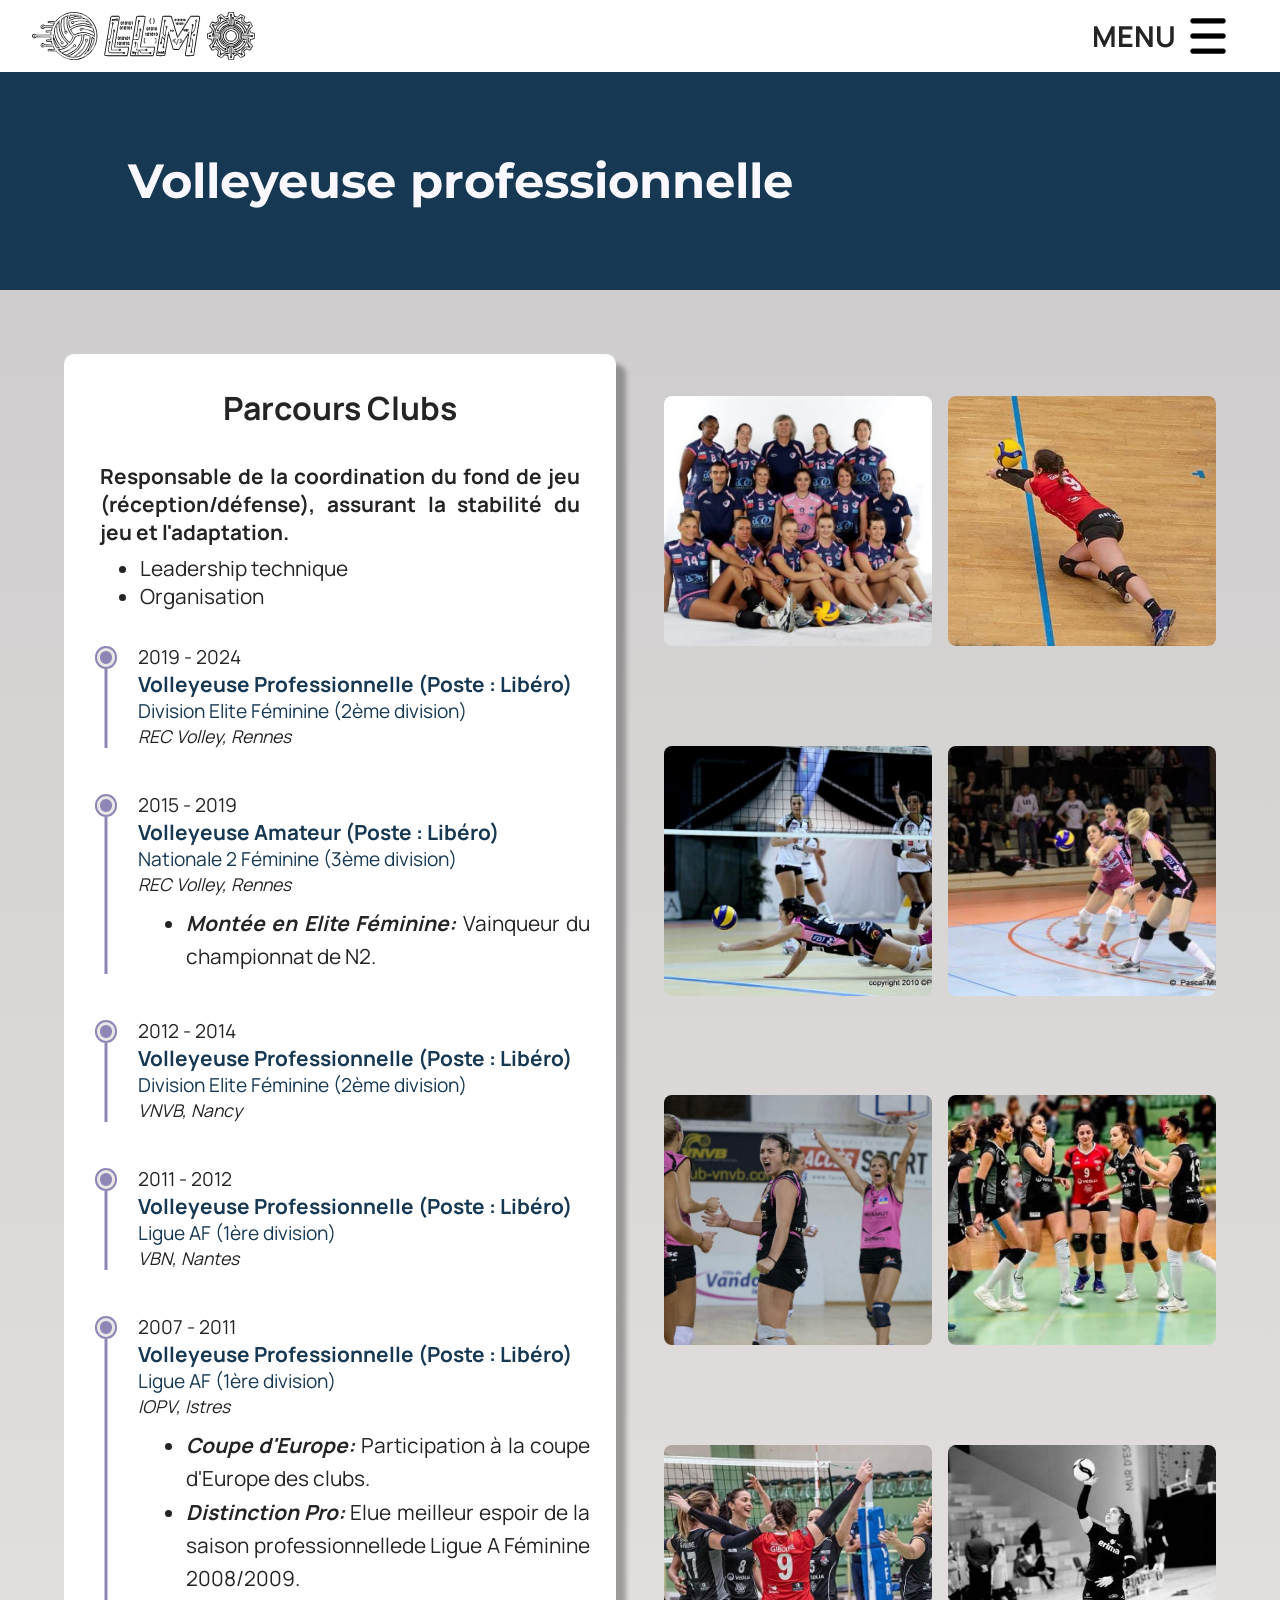
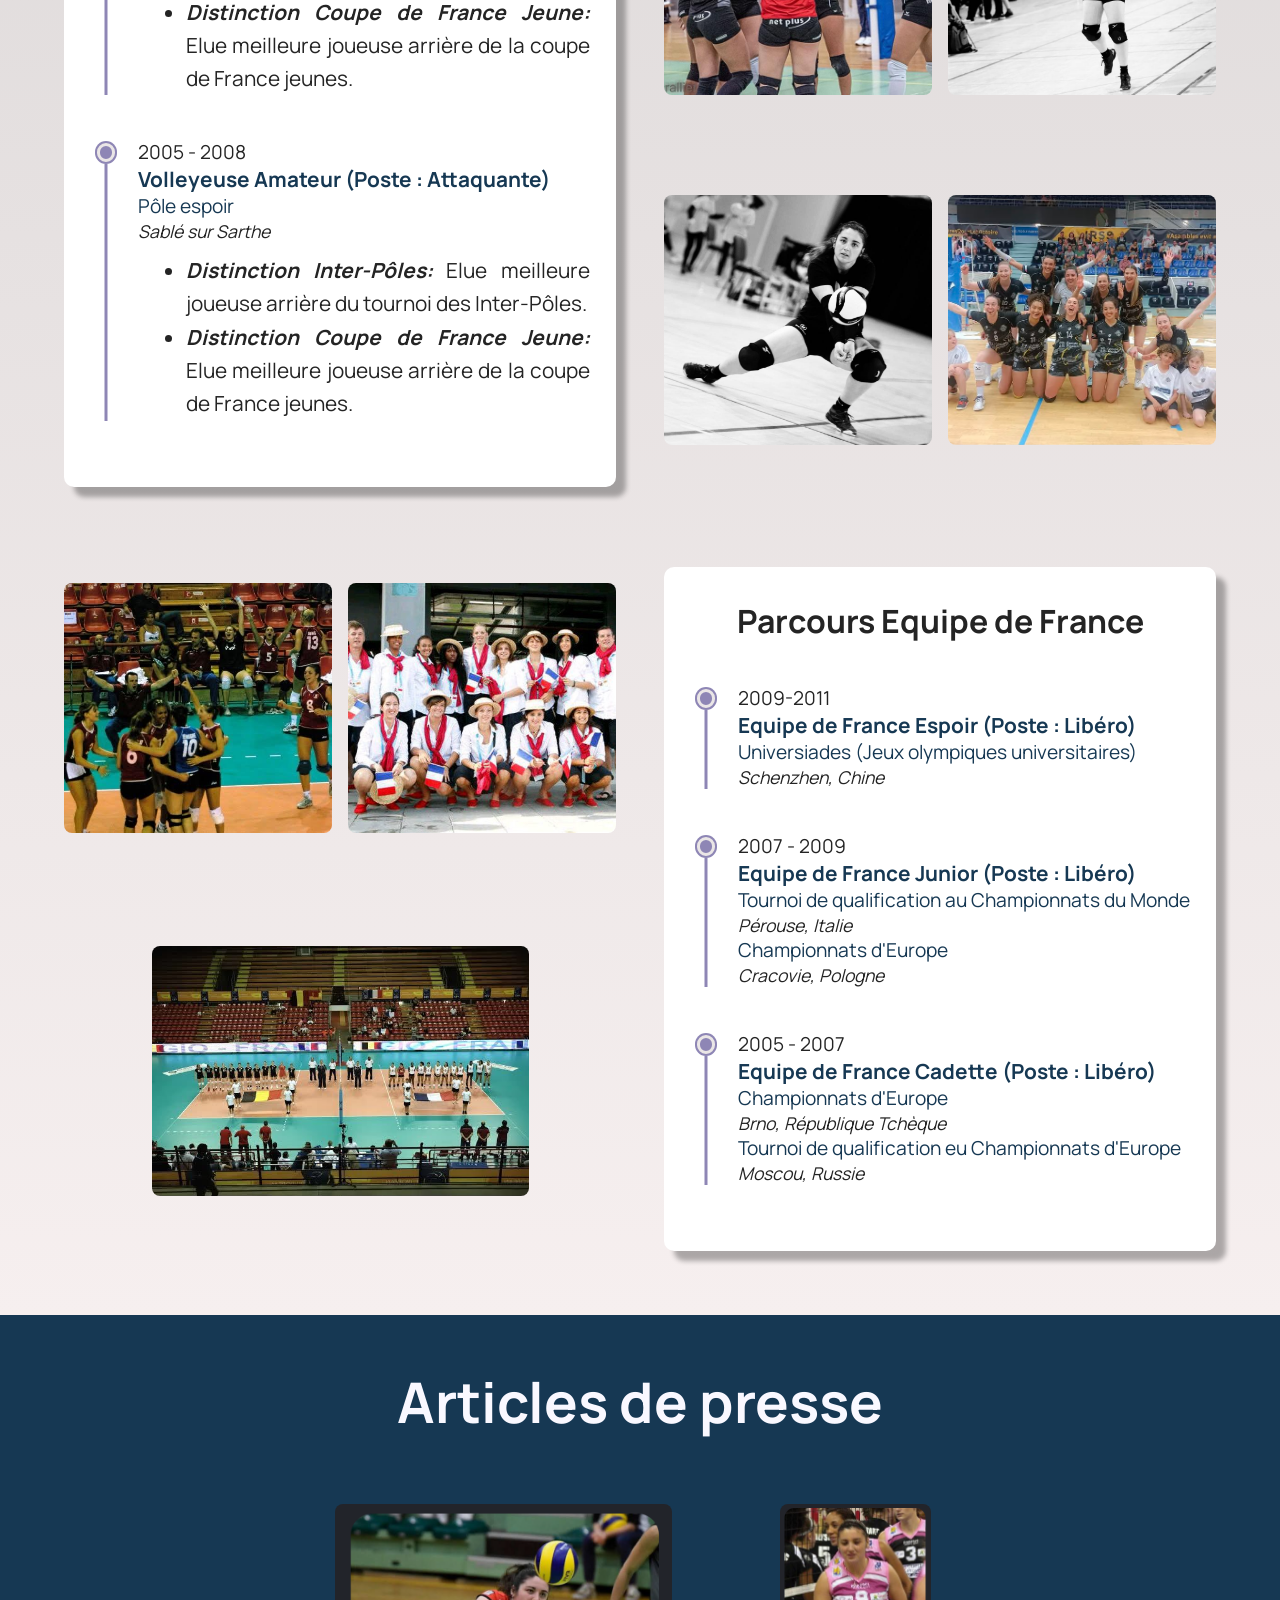
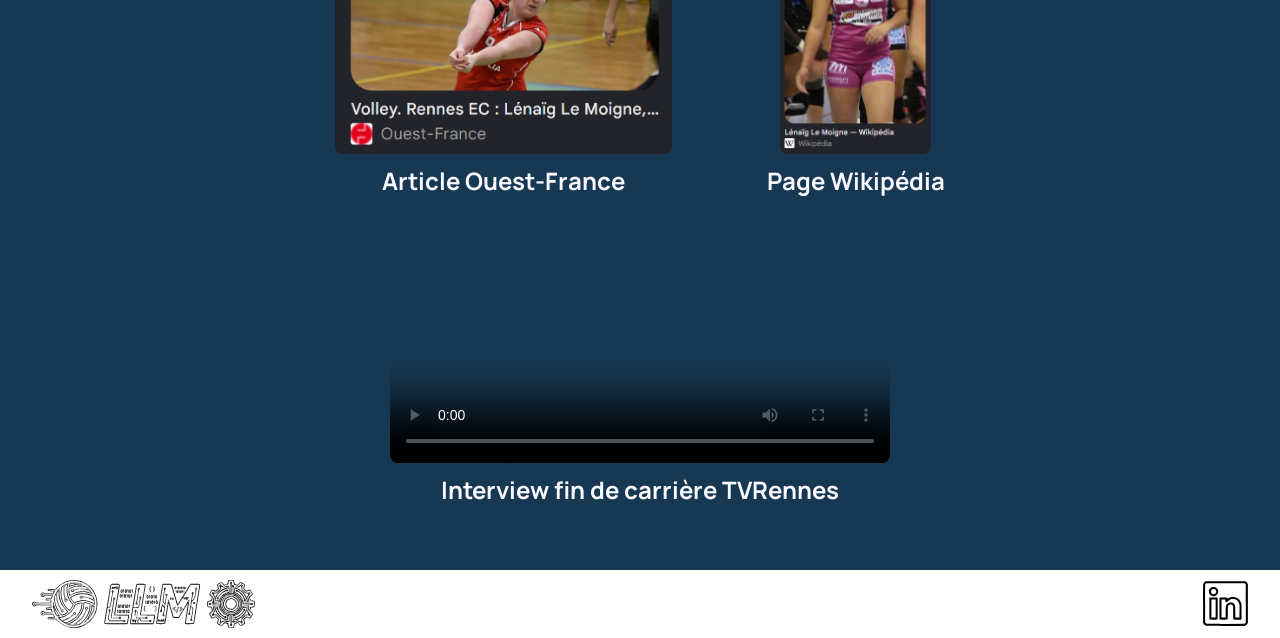
==== commit 863e762c: "Adaptation menu à toutes les pages" ====
--- a/athlete-haut-niveau.html
+++ b/athlete-haut-niveau.html
@@ -9,6 +9,43 @@
     <link rel="preconnect" href="https://fonts.gstatic.com" crossorigin>
     <link href="https://fonts.googleapis.com/css2?family=Manrope&family=Montserrat&display=swap" rel="stylesheet">
 </head>
+
+<script>
+    function adaptMenu() {
+        const nav = document.querySelector('header nav');
+        const menu = document.getElementById('menu-mobile');
+        const burger = document.querySelector('.burger-menu');
+        const logo = document.querySelector('.lien-icone');
+
+        // Réinitialisation pour mesurer la largeur naturelle du menu à plat
+        nav.classList.remove('is-overflowing');
+
+        // Calcul de l'espace disponible dans le nav (largeur nav - largeur logo - marges de sécurité)
+        const availableWidth = nav.clientWidth - logo.offsetWidth - 40;
+
+        // Largeur nécessaire pour afficher tous tes liens d'affilée
+        const requiredWidth = menu.scrollWidth;
+
+        // Si le menu dépasse, on active le mode burger
+        if (requiredWidth > availableWidth) {
+            nav.classList.add('is-overflowing');
+        } else {
+            nav.classList.remove('is-overflowing');
+        }
+    }
+
+    // Événements d'exécution
+    window.addEventListener('load', adaptMenu);
+    window.addEventListener('resize', adaptMenu);
+
+    // Ouverture/fermeture du menu mobile au clic sur le burger
+    const burgerBtn = document.querySelector('.burger-menu');
+    burgerBtn.addEventListener('click', () => {
+        const menu = document.getElementById('menu-mobile');
+        const isOpen = menu.classList.toggle('is-open');
+        burgerBtn.setAttribute('aria-expanded', isOpen);
+    });
+</script>
 
 <body>
     <header>
--- a/style.css
+++ b/style.css
@@ -1145,6 +1145,7 @@
     grid-column: 2;
     color: #3b3c3c;
     font-style: italic;
+    font-size: 1.1rem;
     margin-top: 0.5rem;
     margin-bottom: 0.6rem;
     margin-right: 1rem;
@@ -1353,323 +1354,320 @@
     height: auto;
 }
 
-@media screen and (max-width: 1550px) {
-    .burger-menu {
-        display: flex !important;
-        align-items: center !important;
-        justify-content: center !important;
-        height: 4.5rem !important;
-        padding: 0 1rem !important;
-        margin: 0 !important;
-    }
-
-    .menu-text {
-        font-weight: bold;
-        font-size: 1.8rem;
-        color: var(--couleur-texte-sombre);
-        margin-right: 0.5rem;
-    }
-
-    .burger-icon {
-        width: 3rem;
-        height: auto;
-        display: block;
-    }
-
-    .menu {
-        display: none;
-        flex-direction: column;
-        position: absolute;
-        top: 100%;
-        left: 0;
-        width: 100%;
-        background: rgba(240, 242, 245, 0.95);
-        padding: 1.875rem 0;
-        z-index: 1000;
-        text-align: center;
-        box-shadow: 0 0.3125rem 0.625rem rgba(0, 0, 0, 0.1);
-        max-height: calc(100vh - var(--hauteur-header));
-        overflow-y: auto;
-    }
-
-    .menu a {
-        font-size: 2rem;
-    }
-
-    .menu.active {
-        display: flex !important;
-    }
-
-    .introduction {
-        display: flex !important;
-        flex-direction: column !important;
-        align-items: center !important;
-        width: 90%;
-        padding: 4rem var(--padding-grid);
-        gap: 3rem;
-    }
-
-    .introduction div {
-        display: flex;
-        flex-direction: column;
-        /* L'écart uniforme entre h1, p et a */
-        padding-right: 0;
-        text-align: center;
-    }
-
-    .introduction div a {
-        display: block !important;
-        margin-top: 1rem;
-    }
-
-    .introduction img {
-        grid-column: 1;
-        order: -1;
-        margin: 0 auto;
-        display: block;
-        width: 350px;
-        height: 350px;
-    }
-
-    .contact-info {
-        display: grid;
-        grid-template-columns: 1fr;
-        grid-template-rows: auto auto auto auto;
-        width: 75%;
-        margin: 0 auto;
-    }
-
-    .contact-info .mail {
-        grid-column: 1;
-        grid-row: 1;
-    }
-
-    .contact-info .tel {
-        grid-column: 1;
-        grid-row: 2;
-        margin-top: 4rem;
-    }
-
-    .contact-info .home {
-        grid-column: 1;
-        grid-row: 3;
-    }
-
-    .contact-info .social {
-        grid-column: 1;
-        grid-row: 4;
-    }
-
-    .blocks-parcours {
-        grid-template-columns: 1fr !important;
-        /* Force une seule colonne */
-    }
-
-    .blocks-parcours.formation {
-        display: flex !important;
-        flex-direction: column !important;
-    }
-
-    .diplome {
-        width: 60%;
-    }
-
-    .liste-item,
-    .timeline-item,
-    .timeline-item.athlete,
-    .timeline-item.benevole {
-        grid-column: 1 !important;
-        grid-row: auto !important;
-    }
-
-    .timeline-item.pro {
-        grid-column: 1 !important;
-        grid-row: 1 !important;
-    }
-
-    .photos.pro {
-        grid-column: 1 !important;
-        grid-row: 2 !important;
-    }
-
-    .timeline-item.edf {
-        grid-column: 1 !important;
-        grid-row: 3 !important;
-    }
-
-    .photos.edf {
-        grid-column: 1 !important;
-        grid-row: 4 !important;
-    }
-
-    .article-press {
-        display: flex;
-        flex-direction: column;
-    }
-
-    .article-container:nth-of-type(1) {
-        order: 1;
-    }
-
-    .video-container {
-        order: 2;
-    }
-
-    .article-container:nth-of-type(2) {
-        order: 3;
-    }
-
-    .article-container,
-    .video-container {
-        width: 90%;
-        margin: 0 auto 30px auto;
-    }
-
-    .image-article,
-    .image-page,
-    video {
-        width: 60%;
-        height: auto;
-        border-radius: 8px;
-        display: block;
-        margin: 0 auto;
-    }
-
-    .article-rec {
-        width: 90%;
-    }
-
-    .photos.interets img {
-        height: 200px;
-    }
-
-    h1 {
-        font-size: 4rem;
-    }
-
-    .titre h1 {
-        font-size: 2.7rem;
-    }
-
-    h2 {
-        font-size: 2.7rem;
-    }
-
-    h3 {
-        font-size: 2rem;
-    }
-
-    h4 {
-        font-size: 1.7rem;
-    }
-
-    .introduction p {
-        font-size: 1.8rem;
-    }
-
-    p {
-        font-size: 2rem;
-    }
-
-    a {
-        font-size: 1.6rem;
-    }
-
-    li {
-        font-size: 1.5rem;
-    }
-
-    .intro p {
-        font-size: 1.8rem;
-    }
-
-    .blocks-parcours.competences {
-        width: 100%;
-    }
-
-    .liste-savoir {
-        margin-bottom: 3rem;
-    }
-
-    .voir-detail {
-        font-size: 1.4rem;
-    }
-
-    .stage>.voir-detail,
-    .edf>.voir-detail {
-        font-size: 1.3rem;
-    }
-
-    .cv-chronologie {
-        grid-template-columns: minmax(0, 1fr) var(--cercle-taille) minmax(0, 1fr) !important;
-        column-gap: 5px !important;
-    }
-
-    .timeline-parcours>.date,
-    .chronologie>.date {
-        font-size: 1.4rem;
-    }
-
-    .stage>.date,
-    .edf>.date {
-        font-size: 1.3rem;
-    }
-
-    .timeline-parcours>.poste,
-    .chronologie>.poste {
-        font-size: 1.6rem;
-    }
-
-    .stage>.poste,
-    .edf>.poste {
-        font-size: 1.5rem;
-    }
-
-    .timeline-parcours>.niveau,
-    .chronologie>.niveau {
-        font-size: 1.5rem;
-    }
-
-    .stage>.niveau,
-    .edf>.niveau {
-        font-size: 1.4rem;
-    }
-
-    .timeline-parcours>.lieu,
-    .chronologie>.lieu {
-        font-size: 1.4rem;
-    }
-
-    .stage>.lieu,
-    .edf>.lieu {
-        font-size: 1.3rem;
-    }
-
-    .timeline-parcours>.detail,
-    .chronologie>.detail {
-        font-size: 1.4rem;
-    }
-
-    .logo-parcours {
-        width: 80%;
-        height: auto;
-    }
-
-    .scroll-text {
-        width: 60%;
-        height: auto;
-    }
-
-    .blocks-parcours>div {
-        padding: var(--padding-grid) 1rem var(--padding-grid) 1rem;
-    }
-
-    .chronologie[class*="form-"],
-    .chronologie[class*="exp-pro-"],
-    .chronologie[class*="stage-"],
-    .chronologie.benev,
-    .chronologie[class*="athl-"] {
-        width: 90%;
-    }
-
+nav.is-overflowing .burger-menu {
+    display: flex !important;
+    align-items: center !important;
+    justify-content: center !important;
+    height: 4.5rem !important;
+    padding: 0 1rem !important;
+    margin: 0 !important;
+}
+
+nav.is-overflowing .menu-text {
+    font-weight: bold;
+    font-size: 1.8rem;
+    color: var(--couleur-texte-sombre);
+    margin-right: 0.5rem;
+}
+
+nav.is-overflowing .burger-icon {
+    width: 3rem;
+    height: auto;
+    display: block;
+}
+
+nav.is-overflowing .menu {
+    display: none;
+    flex-direction: column;
+    position: absolute;
+    top: 100%;
+    left: 0;
+    width: 100%;
+    background: rgba(240, 242, 245, 0.95);
+    padding: 1.875rem 0;
+    z-index: 1000;
+    text-align: center;
+    box-shadow: 0 0.3125rem 0.625rem rgba(0, 0, 0, 0.1);
+    max-height: calc(100vh - var(--hauteur-header));
+    overflow-y: auto;
+}
+
+nav.is-overflowing .menu a {
+    font-size: 2rem;
+}
+
+nav.is-overflowing .menu.active {
+    display: flex !important;
+}
+
+nav.is-overflowing .introduction {
+    display: flex !important;
+    flex-direction: column !important;
+    align-items: center !important;
+    width: 90%;
+    padding: 4rem var(--padding-grid);
+    gap: 3rem;
+}
+
+nav.is-overflowing .introduction div {
+    display: flex;
+    flex-direction: column;
+    /* L'écart uniforme entre h1, p et a */
+    padding-right: 0;
+    text-align: center;
+}
+
+nav.is-overflowing .introduction div a {
+    display: block !important;
+    margin-top: 1rem;
+}
+
+nav.is-overflowing .introduction img {
+    grid-column: 1;
+    order: -1;
+    margin: 0 auto;
+    display: block;
+    width: 350px;
+    height: 350px;
+}
+
+nav.is-overflowing .contact-info {
+    display: grid;
+    grid-template-columns: 1fr;
+    grid-template-rows: auto auto auto auto;
+    width: 75%;
+    margin: 0 auto;
+}
+
+nav.is-overflowing .contact-info .mail {
+    grid-column: 1;
+    grid-row: 1;
+}
+
+nav.is-overflowing .contact-info .tel {
+    grid-column: 1;
+    grid-row: 2;
+    margin-top: 4rem;
+}
+
+nav.is-overflowing .contact-info .home {
+    grid-column: 1;
+    grid-row: 3;
+}
+
+nav.is-overflowing .contact-info .social {
+    grid-column: 1;
+    grid-row: 4;
+}
+
+nav.is-overflowing .blocks-parcours {
+    grid-template-columns: 1fr !important;
+    /* Force une seule colonne */
+}
+
+nav.is-overflowing .blocks-parcours.formation {
+    display: flex !important;
+    flex-direction: column !important;
+}
+
+nav.is-overflowing .diplome {
+    width: 60%;
+}
+
+nav.is-overflowing .liste-item,
+nav.is-overflowing .timeline-item,
+nav.is-overflowing .timeline-item.athlete,
+nav.is-overflowing .timeline-item.benevole {
+    grid-column: 1 !important;
+    grid-row: auto !important;
+}
+
+nav.is-overflowing .timeline-item.pro {
+    grid-column: 1 !important;
+    grid-row: 1 !important;
+}
+
+nav.is-overflowing .photos.pro {
+    grid-column: 1 !important;
+    grid-row: 2 !important;
+}
+
+nav.is-overflowing .timeline-item.edf {
+    grid-column: 1 !important;
+    grid-row: 3 !important;
+}
+
+nav.is-overflowing .photos.edf {
+    grid-column: 1 !important;
+    grid-row: 4 !important;
+}
+
+nav.is-overflowing .article-press {
+    display: flex;
+    flex-direction: column;
+}
+
+nav.is-overflowing .article-container:nth-of-type(1) {
+    order: 1;
+}
+
+.video-container {
+    order: 2;
+}
+
+nav.is-overflowing .article-container:nth-of-type(2) {
+    order: 3;
+}
+
+nav.is-overflowing .article-container,
+nav.is-overflowing .video-container {
+    width: 90%;
+    margin: 0 auto 30px auto;
+}
+
+nav.is-overflowing .image-article,
+nav.is-overflowing .image-page,
+nav.is-overflowing video {
+    width: 60%;
+    height: auto;
+    border-radius: 8px;
+    display: block;
+    margin: 0 auto;
+}
+
+nav.is-overflowing .article-rec {
+    width: 90%;
+}
+
+nav.is-overflowing .photos.interets img {
+    height: 200px;
+}
+
+nav.is-overflowing h1 {
+    font-size: 4rem;
+}
+
+nav.is-overflowing .titre h1 {
+    font-size: 2.7rem;
+}
+
+nav.is-overflowing h2 {
+    font-size: 2.7rem;
+}
+
+nav.is-overflowing h3 {
+    font-size: 2rem;
+}
+
+nav.is-overflowing h4 {
+    font-size: 1.7rem;
+}
+
+nav.is-overflowing .introduction p {
+    font-size: 1.8rem;
+}
+
+nav.is-overflowing p {
+    font-size: 2rem;
+}
+
+nav.is-overflowing a {
+    font-size: 1.6rem;
+}
+
+nav.is-overflowing li {
+    font-size: 1.5rem;
+}
+
+nav.is-overflowing .intro p {
+    font-size: 1.8rem;
+}
+
+nav.is-overflowing .blocks-parcours.competences {
+    width: 100%;
+}
+
+nav.is-overflowing .liste-savoir {
+    margin-bottom: 3rem;
+}
+
+nav.is-overflowing .voir-detail {
+    font-size: 1.3rem;
+}
+
+nav.is-overflowing .stage>.voir-detail,
+nav.is-overflowing .edf>.voir-detail {
+    font-size: 1.2rem;
+}
+
+nav.is-overflowing .cv-chronologie {
+    grid-template-columns: minmax(0, 1fr) var(--cercle-taille) minmax(0, 1fr) !important;
+    column-gap: 5px !important;
+}
+
+nav.is-overflowing .timeline-parcours>.date,
+nav.is-overflowing .chronologie>.date {
+    font-size: 1.4rem;
+}
+
+nav.is-overflowing .stage>.date,
+nav.is-overflowing .edf>.date {
+    font-size: 1.3rem;
+}
+
+nav.is-overflowing .timeline-parcours>.poste,
+nav.is-overflowing .chronologie>.poste {
+    font-size: 1.6rem;
+}
+
+nav.is-overflowing .stage>.poste,
+nav.is-overflowing .edf>.poste {
+    font-size: 1.5rem;
+}
+
+nav.is-overflowing .timeline-parcours>.niveau,
+nav.is-overflowing .chronologie>.niveau {
+    font-size: 1.5rem;
+}
+
+nav.is-overflowing .stage>.niveau,
+nav.is-overflowing .edf>.niveau {
+    font-size: 1.4rem;
+}
+
+nav.is-overflowing .timeline-parcours>.lieu,
+nav.is-overflowing .chronologie>.lieu {
+    font-size: 1.4rem;
+}
+
+nav.is-overflowing .stage>.lieu,
+nav.is-overflowing .edf>.lieu {
+    font-size: 1.3rem;
+}
+
+nav.is-overflowing .timeline-parcours>.detail,
+nav.is-overflowing .chronologie>.detail {
+    font-size: 1.4rem;
+}
+
+nav.is-overflowing .logo-parcours {
+    width: 80%;
+    height: auto;
+}
+
+nav.is-overflowing .scroll-text {
+    width: 60%;
+    height: auto;
+}
+
+.blocks-parcours>div {
+    padding: var(--padding-grid) 1rem var(--padding-grid) 1rem;
+}
+
+nav.is-overflowing .chronologie[class*="form-"],
+nav.is-overflowing .chronologie[class*="exp-pro-"],
+nav.is-overflowing .chronologie[class*="stage-"],
+nav.is-overflowing .chronologie.benev,
+nav.is-overflowing .chronologie[class*="athl-"] {
+    width: 90%;
 }
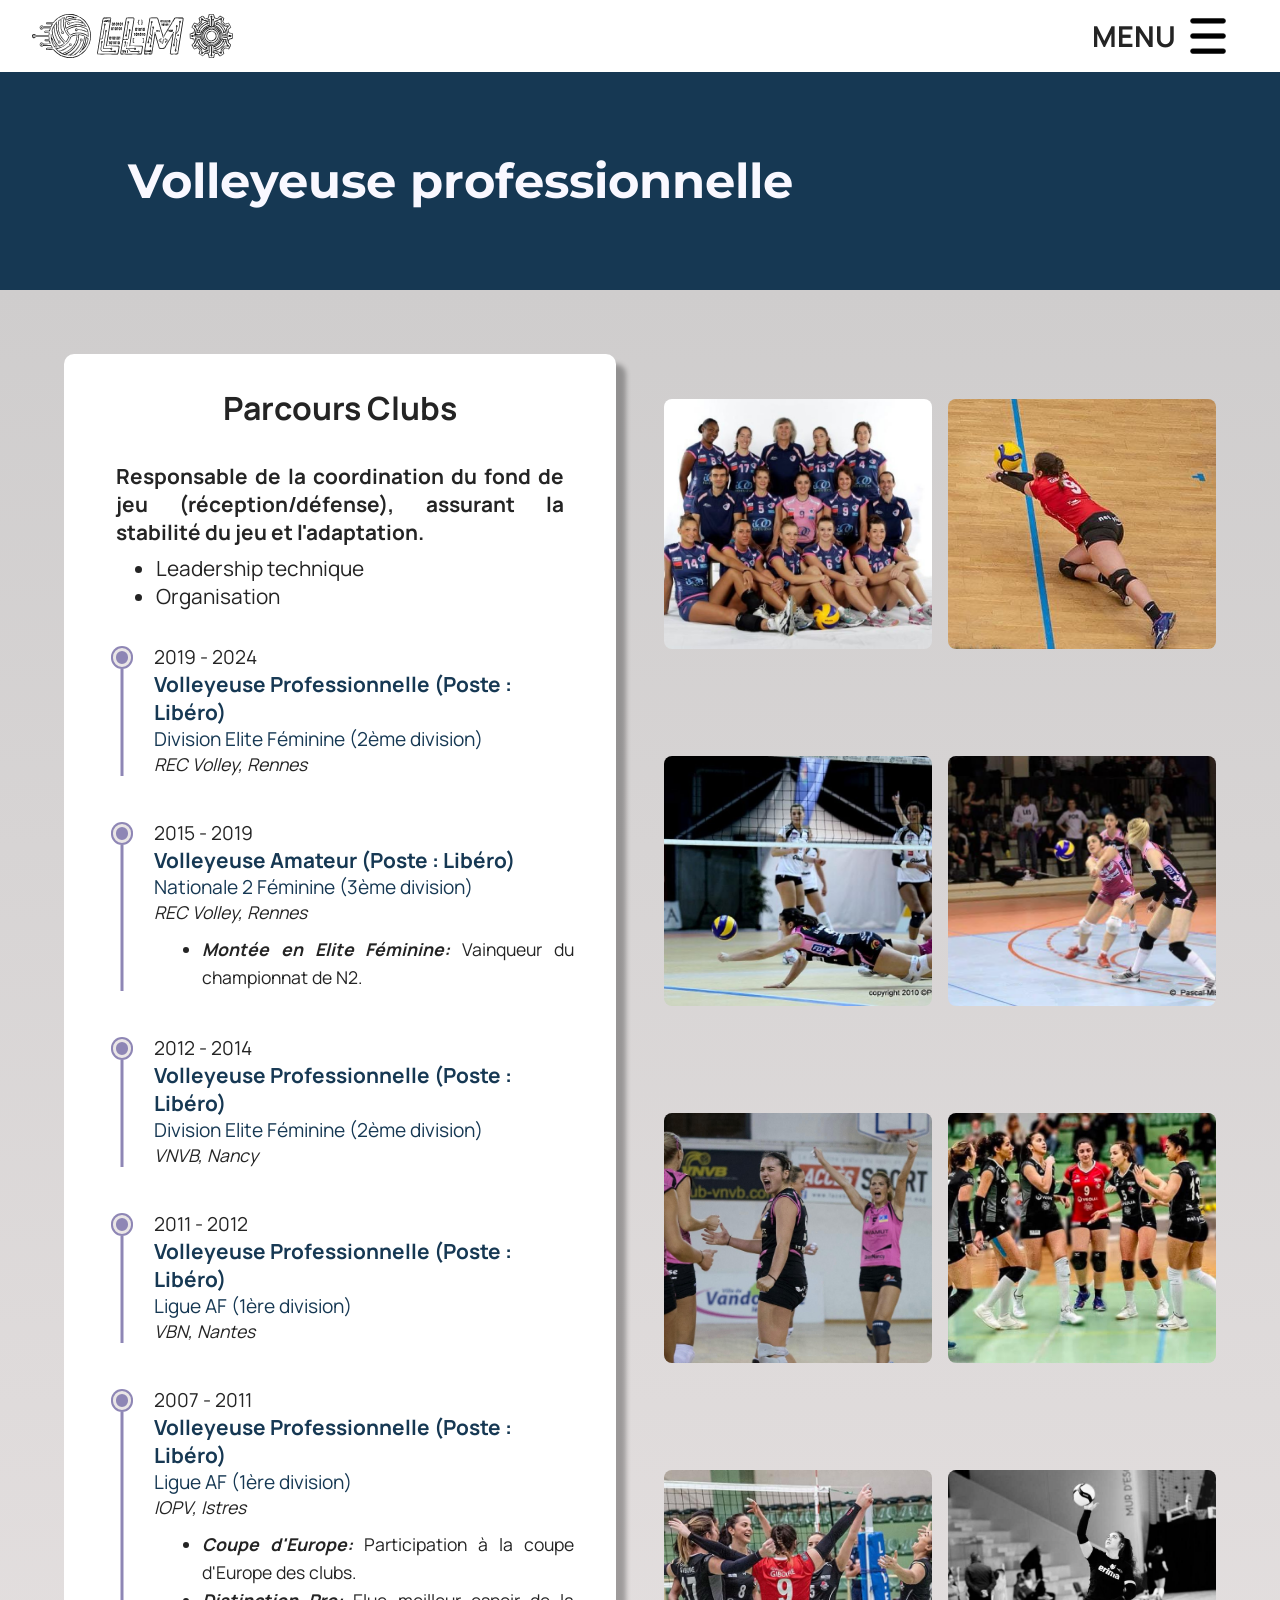
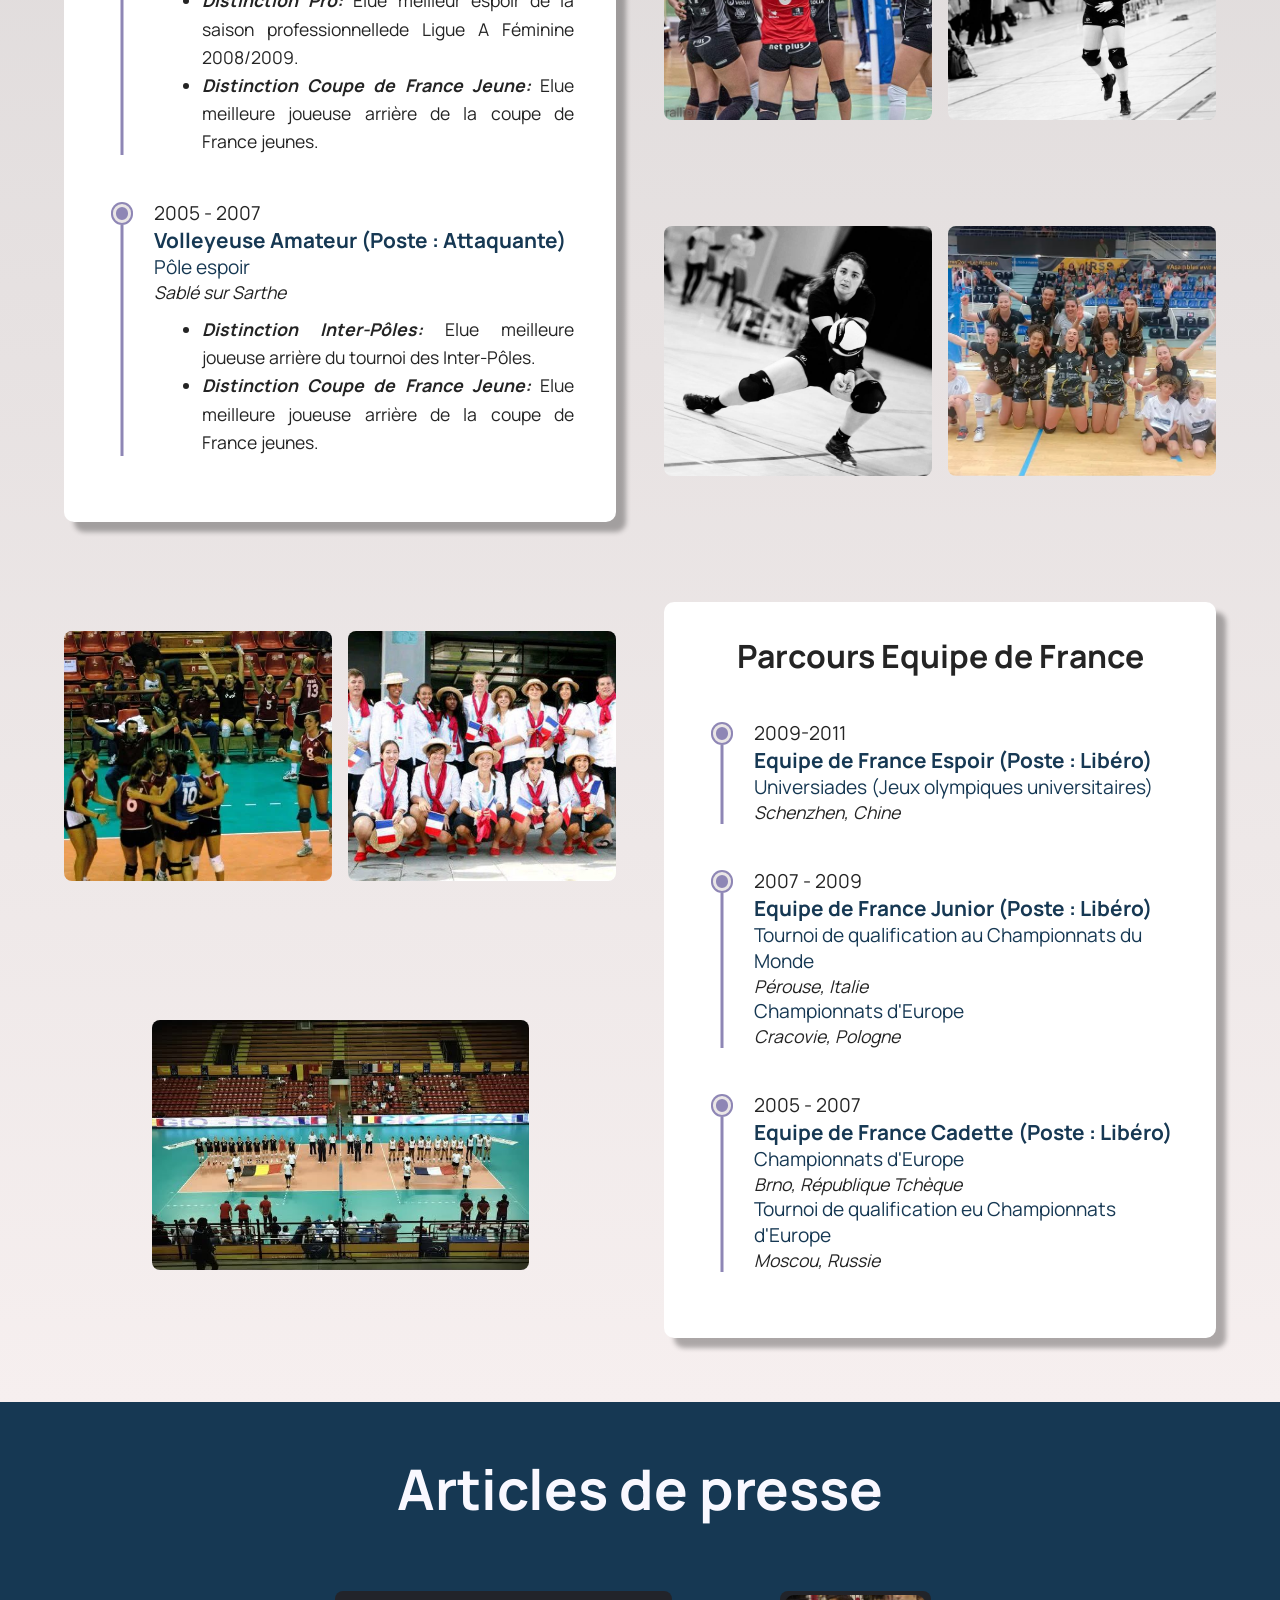
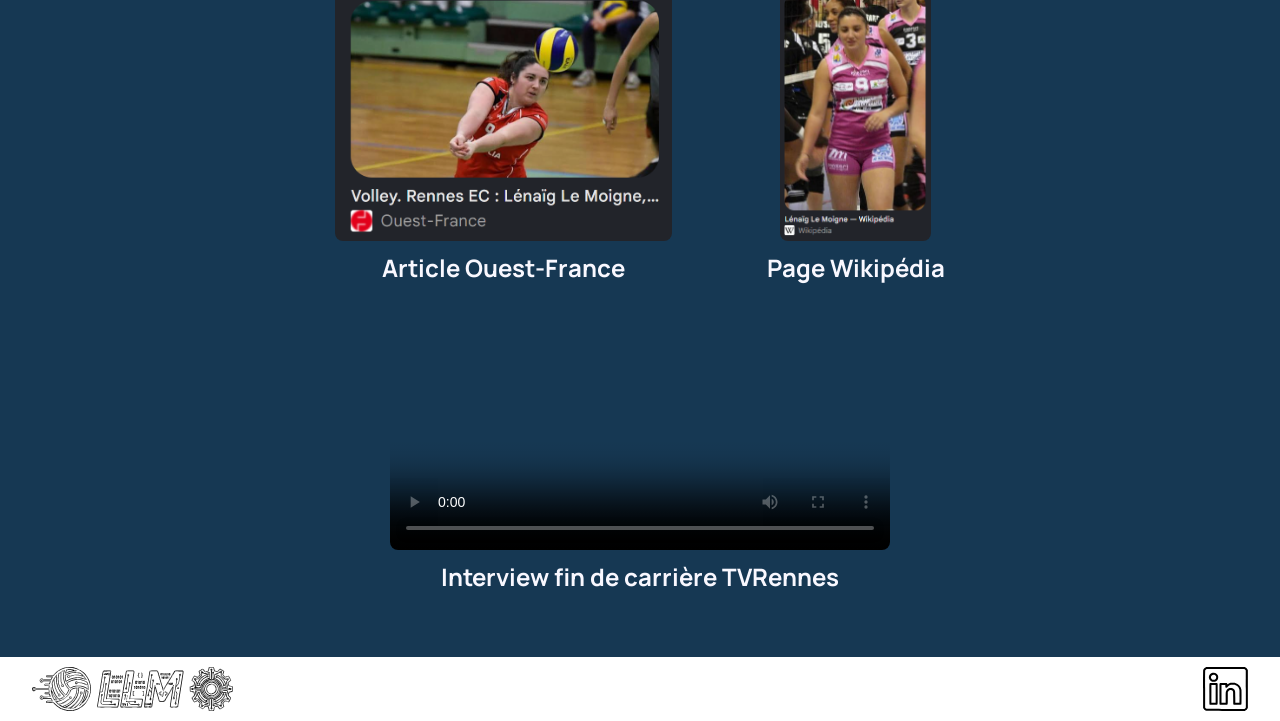
==== commit cc6cd332: "modif cv pdf" ====
--- a/athlete-haut-niveau.html
+++ b/athlete-haut-niveau.html
@@ -9,43 +9,6 @@
     <link rel="preconnect" href="https://fonts.gstatic.com" crossorigin>
     <link href="https://fonts.googleapis.com/css2?family=Manrope&family=Montserrat&display=swap" rel="stylesheet">
 </head>
-
-<script>
-    function adaptMenu() {
-        const nav = document.querySelector('header nav');
-        const menu = document.getElementById('menu-mobile');
-        const burger = document.querySelector('.burger-menu');
-        const logo = document.querySelector('.lien-icone');
-
-        // Réinitialisation pour mesurer la largeur naturelle du menu à plat
-        nav.classList.remove('is-overflowing');
-
-        // Calcul de l'espace disponible dans le nav (largeur nav - largeur logo - marges de sécurité)
-        const availableWidth = nav.clientWidth - logo.offsetWidth - 40;
-
-        // Largeur nécessaire pour afficher tous tes liens d'affilée
-        const requiredWidth = menu.scrollWidth;
-
-        // Si le menu dépasse, on active le mode burger
-        if (requiredWidth > availableWidth) {
-            nav.classList.add('is-overflowing');
-        } else {
-            nav.classList.remove('is-overflowing');
-        }
-    }
-
-    // Événements d'exécution
-    window.addEventListener('load', adaptMenu);
-    window.addEventListener('resize', adaptMenu);
-
-    // Ouverture/fermeture du menu mobile au clic sur le burger
-    const burgerBtn = document.querySelector('.burger-menu');
-    burgerBtn.addEventListener('click', () => {
-        const menu = document.getElementById('menu-mobile');
-        const isOpen = menu.classList.toggle('is-open');
-        burgerBtn.setAttribute('aria-expanded', isOpen);
-    });
-</script>
 
 <body>
     <header>
@@ -139,7 +102,7 @@
                     </div>
 
                     <div class="timeline-parcours">
-                        <time id="ancre-athl-pro-sable" class="date">2005 - 2008</time>
+                        <time id="ancre-athl-pro-sable" class="date">2005 - 2007</time>
                         <h4 class="poste">Volleyeuse Amateur (Poste : Attaquante)</h4>
                         <div class="niveau">Pôle espoir</div>
                         <div class="lieu">Sablé sur Sarthe</div>
@@ -309,19 +272,37 @@
     <script>
         const burger = document.querySelector('.burger-menu');
         const menuMobile = document.getElementById('menu-mobile');
-
-        // Fonction unique pour basculer le menu
+        const nav = document.querySelector('header nav');
+        const logo = document.querySelector('.lien-icone');
+
+        function adaptMenu() {
+            if (!nav || !menuMobile || !logo) return;
+
+            nav.classList.remove('is-overflowing');
+
+            const availableWidth = nav.clientWidth - logo.offsetWidth - 30;
+            const requiredWidth = menuMobile.scrollWidth;
+
+            if (requiredWidth > availableWidth) {
+                nav.classList.add('is-overflowing');
+            } else {
+                nav.classList.remove('is-overflowing');
+                menuMobile.classList.remove('active');
+                if (burger) burger.setAttribute('aria-expanded', 'false');
+            }
+        }
+
+        window.addEventListener('load', adaptMenu);
+        window.addEventListener('resize', adaptMenu);
+
         function toggleMenu() {
             const estOuvert = burger.getAttribute('aria-expanded') === 'true';
             burger.setAttribute('aria-expanded', !estOuvert);
             menuMobile.classList.toggle('active');
 
-            // Si le menu vient d'être ouvert, on déplace le focus sur le 1er lien
             if (!estOuvert) {
-                // Trouve le premier lien à l'intérieur du menu ouvert
                 const premierLien = menuMobile.querySelector('a');
                 if (premierLien) {
-                    // Petit délai (setTimeout) pour laisser le temps à la classe active d'être appliquée
                     setTimeout(() => {
                         premierLien.focus();
                     }, 100);
@@ -329,27 +310,38 @@
             }
         }
 
-        // Gestion du clic
-        burger.addEventListener('click', (e) => {
-            e.stopPropagation();
-            toggleMenu();
-        });
-
-        // Gestion du clavier (Entrée et Espace)
-        burger.addEventListener('keydown', (e) => {
-            if (e.key === 'Enter' || e.key === ' ') {
-                e.preventDefault();
+        if (burger) {
+            burger.addEventListener('click', (e) => {
+                e.stopPropagation();
                 toggleMenu();
-            }
-        });
-
-        // Fermeture au clic extérieur
+            });
+
+            burger.addEventListener('keydown', (e) => {
+                if (e.key === 'Enter' || e.key === ' ') {
+                    e.preventDefault();
+                    toggleMenu();
+                }
+            });
+        }
+
+        // Clic en dehors du menu pour fermer
         document.addEventListener('click', (e) => {
-            if (!burger.contains(e.target) && menuMobile.classList.contains('active')) {
+            if (burger && !burger.contains(e.target) && menuMobile.classList.contains('active')) {
                 menuMobile.classList.remove('active');
                 burger.setAttribute('aria-expanded', 'false');
             }
         });
+
+        // Touche Échap pour fermer le menu
+        document.addEventListener('keydown', (e) => {
+            if (e.key === 'Escape' && menuMobile.classList.contains('active')) {
+                menuMobile.classList.remove('active');
+                if (burger) {
+                    burger.setAttribute('aria-expanded', 'false');
+                    burger.focus();
+                }
+            }
+        });
     </script>
 
 </body>
--- a/style.css
+++ b/style.css
@@ -36,6 +36,11 @@
     box-sizing: border-box;
 }
 
+html {
+    -webkit-text-size-adjust: 100%;
+    text-size-adjust: 100%;
+}
+
 body {
     font-family: 'Manrope', sans-serif;
     font-size: 1rem;
@@ -130,7 +135,7 @@
 
 .menu a {
     font-weight: bold;
-    font-size: 1.2rem;
+    font-size: 1.1rem;
     padding-bottom: var(--hauteur-barre-active);
     border-bottom: var(--hauteur-barre-active) solid transparent;
 }
@@ -154,7 +159,7 @@
 }
 
 .logo-llm {
-    height: 3rem;
+    height: 2.7rem;
     width: auto;
     display: block;
 }
@@ -174,7 +179,7 @@
 
 .introduction {
     display: grid;
-    grid-template-columns: 1fr 1fr;
+    grid-template-columns: 1fr 1fr 1fr;
     width: var(--width-intro);
     margin: auto;
     gap: var(--gap-grid);
@@ -198,7 +203,7 @@
     text-justify: inter-word;
     word-break: break-word;
     overflow-wrap: break-word;
-    font-size: 1.5rem;
+    font-size: 1.4rem;
 }
 
 .introduction a {
@@ -931,7 +936,6 @@
     padding-bottom: 2rem;
     --padding-left-right: calc(var(--colonne-gauche-grid-largeur) / 2 + var(--padding-block) - var(--cercle-taille) / 2);
     padding: 0 var(--padding-left-right) 1.5rem var(--padding-left-right);
-    ;
 }
 
 .savoir:not(.no-hover),
@@ -1131,7 +1135,8 @@
     padding-left: 4rem;
 }
 
-.timeline-parcours li .chronologie li {
+.timeline-parcours li,
+.chronologie li {
     font-size: 1.1rem;
 }
 
@@ -1400,274 +1405,293 @@
     display: flex !important;
 }
 
-nav.is-overflowing .introduction {
-    display: flex !important;
-    flex-direction: column !important;
-    align-items: center !important;
-    width: 90%;
-    padding: 4rem var(--padding-grid);
-    gap: 3rem;
-}
-
-nav.is-overflowing .introduction div {
-    display: flex;
-    flex-direction: column;
-    /* L'écart uniforme entre h1, p et a */
-    padding-right: 0;
-    text-align: center;
-}
-
-nav.is-overflowing .introduction div a {
-    display: block !important;
-    margin-top: 1rem;
-}
-
-nav.is-overflowing .introduction img {
-    grid-column: 1;
-    order: -1;
-    margin: 0 auto;
-    display: block;
-    width: 350px;
-    height: 350px;
-}
-
-nav.is-overflowing .contact-info {
-    display: grid;
-    grid-template-columns: 1fr;
-    grid-template-rows: auto auto auto auto;
-    width: 75%;
-    margin: 0 auto;
-}
-
-nav.is-overflowing .contact-info .mail {
-    grid-column: 1;
-    grid-row: 1;
-}
-
-nav.is-overflowing .contact-info .tel {
-    grid-column: 1;
-    grid-row: 2;
-    margin-top: 4rem;
-}
-
-nav.is-overflowing .contact-info .home {
-    grid-column: 1;
-    grid-row: 3;
-}
-
-nav.is-overflowing .contact-info .social {
-    grid-column: 1;
-    grid-row: 4;
-}
-
-nav.is-overflowing .blocks-parcours {
-    grid-template-columns: 1fr !important;
-    /* Force une seule colonne */
-}
-
-nav.is-overflowing .blocks-parcours.formation {
-    display: flex !important;
-    flex-direction: column !important;
-}
-
-nav.is-overflowing .diplome {
-    width: 60%;
-}
-
-nav.is-overflowing .liste-item,
-nav.is-overflowing .timeline-item,
-nav.is-overflowing .timeline-item.athlete,
-nav.is-overflowing .timeline-item.benevole {
-    grid-column: 1 !important;
-    grid-row: auto !important;
-}
-
-nav.is-overflowing .timeline-item.pro {
-    grid-column: 1 !important;
-    grid-row: 1 !important;
-}
-
-nav.is-overflowing .photos.pro {
-    grid-column: 1 !important;
-    grid-row: 2 !important;
-}
-
-nav.is-overflowing .timeline-item.edf {
-    grid-column: 1 !important;
-    grid-row: 3 !important;
-}
-
-nav.is-overflowing .photos.edf {
-    grid-column: 1 !important;
-    grid-row: 4 !important;
-}
-
-nav.is-overflowing .article-press {
-    display: flex;
-    flex-direction: column;
-}
-
-nav.is-overflowing .article-container:nth-of-type(1) {
-    order: 1;
-}
-
-.video-container {
-    order: 2;
-}
-
-nav.is-overflowing .article-container:nth-of-type(2) {
-    order: 3;
-}
-
-nav.is-overflowing .article-container,
-nav.is-overflowing .video-container {
-    width: 90%;
-    margin: 0 auto 30px auto;
-}
-
-nav.is-overflowing .image-article,
-nav.is-overflowing .image-page,
-nav.is-overflowing video {
-    width: 60%;
-    height: auto;
-    border-radius: 8px;
-    display: block;
-    margin: 0 auto;
-}
-
-nav.is-overflowing .article-rec {
-    width: 90%;
-}
-
-nav.is-overflowing .photos.interets img {
-    height: 200px;
-}
-
-nav.is-overflowing h1 {
-    font-size: 4rem;
-}
-
-nav.is-overflowing .titre h1 {
-    font-size: 2.7rem;
-}
-
-nav.is-overflowing h2 {
-    font-size: 2.7rem;
-}
-
-nav.is-overflowing h3 {
-    font-size: 2rem;
-}
-
-nav.is-overflowing h4 {
-    font-size: 1.7rem;
-}
-
-nav.is-overflowing .introduction p {
-    font-size: 1.8rem;
-}
-
-nav.is-overflowing p {
-    font-size: 2rem;
-}
-
-nav.is-overflowing a {
-    font-size: 1.6rem;
-}
-
-nav.is-overflowing li {
-    font-size: 1.5rem;
-}
-
-nav.is-overflowing .intro p {
-    font-size: 1.8rem;
-}
-
-nav.is-overflowing .blocks-parcours.competences {
-    width: 100%;
-}
-
-nav.is-overflowing .liste-savoir {
-    margin-bottom: 3rem;
-}
-
-nav.is-overflowing .voir-detail {
-    font-size: 1.3rem;
-}
-
-nav.is-overflowing .stage>.voir-detail,
-nav.is-overflowing .edf>.voir-detail {
-    font-size: 1.2rem;
-}
-
-nav.is-overflowing .cv-chronologie {
-    grid-template-columns: minmax(0, 1fr) var(--cercle-taille) minmax(0, 1fr) !important;
-    column-gap: 5px !important;
-}
-
-nav.is-overflowing .timeline-parcours>.date,
-nav.is-overflowing .chronologie>.date {
-    font-size: 1.4rem;
-}
-
-nav.is-overflowing .stage>.date,
-nav.is-overflowing .edf>.date {
-    font-size: 1.3rem;
-}
-
-nav.is-overflowing .timeline-parcours>.poste,
-nav.is-overflowing .chronologie>.poste {
-    font-size: 1.6rem;
-}
-
-nav.is-overflowing .stage>.poste,
-nav.is-overflowing .edf>.poste {
-    font-size: 1.5rem;
-}
-
-nav.is-overflowing .timeline-parcours>.niveau,
-nav.is-overflowing .chronologie>.niveau {
-    font-size: 1.5rem;
-}
-
-nav.is-overflowing .stage>.niveau,
-nav.is-overflowing .edf>.niveau {
-    font-size: 1.4rem;
-}
-
-nav.is-overflowing .timeline-parcours>.lieu,
-nav.is-overflowing .chronologie>.lieu {
-    font-size: 1.4rem;
-}
-
-nav.is-overflowing .stage>.lieu,
-nav.is-overflowing .edf>.lieu {
-    font-size: 1.3rem;
-}
-
-nav.is-overflowing .timeline-parcours>.detail,
-nav.is-overflowing .chronologie>.detail {
-    font-size: 1.4rem;
-}
-
-nav.is-overflowing .logo-parcours {
-    width: 80%;
-    height: auto;
-}
-
-nav.is-overflowing .scroll-text {
-    width: 60%;
-    height: auto;
-}
-
-.blocks-parcours>div {
-    padding: var(--padding-grid) 1rem var(--padding-grid) 1rem;
-}
-
-nav.is-overflowing .chronologie[class*="form-"],
-nav.is-overflowing .chronologie[class*="exp-pro-"],
-nav.is-overflowing .chronologie[class*="stage-"],
-nav.is-overflowing .chronologie.benev,
-nav.is-overflowing .chronologie[class*="athl-"] {
-    width: 90%;
+@media screen and (max-width: 1024px) {
+
+    .logo-llm {
+        height: 3rem;
+        width: auto;
+    }
+
+    .introduction {
+        display: flex !important;
+        flex-direction: column !important;
+        align-items: center !important;
+        width: 90%;
+        padding: 4rem var(--padding-grid);
+        gap: 3rem;
+    }
+
+    .introduction div {
+        display: flex;
+        flex-direction: column;
+        /* L'écart uniforme entre h1, p et a */
+        padding-right: 0;
+        text-align: center;
+    }
+
+    .introduction div a {
+        display: block !important;
+        margin-top: 1rem;
+    }
+
+    .introduction img {
+        grid-column: 1;
+        order: -1;
+        margin: 0 auto;
+        display: block;
+        width: 350px;
+        height: 350px;
+    }
+
+    .contact-info {
+        display: grid;
+        grid-template-columns: 1fr;
+        grid-template-rows: auto auto auto auto;
+        width: 75%;
+        margin: 0 auto;
+    }
+
+    .contact-info .mail {
+        grid-column: 1;
+        grid-row: 1;
+    }
+
+    .contact-info .tel {
+        grid-column: 1;
+        grid-row: 2;
+        margin-top: 4rem;
+    }
+
+    .contact-info .home {
+        grid-column: 1;
+        grid-row: 3;
+    }
+
+    .contact-info .social {
+        grid-column: 1;
+        grid-row: 4;
+    }
+
+    .blocks-parcours {
+        grid-template-columns: 1fr !important;
+        /* Force une seule colonne */
+    }
+
+    .blocks-parcours.formation {
+        display: flex !important;
+        flex-direction: column !important;
+    }
+
+    .diplome {
+        width: 60%;
+    }
+
+    .liste-item,
+    .timeline-item,
+    .timeline-item.athlete,
+    .timeline-item.benevole {
+        grid-column: 1 !important;
+        grid-row: auto !important;
+    }
+
+    .timeline-item.pro {
+        grid-column: 1 !important;
+        grid-row: 1 !important;
+    }
+
+    .photos.pro {
+        grid-column: 1 !important;
+        grid-row: 2 !important;
+    }
+
+    .timeline-item.edf {
+        grid-column: 1 !important;
+        grid-row: 3 !important;
+    }
+
+    .photos.edf {
+        grid-column: 1 !important;
+        grid-row: 4 !important;
+    }
+
+    .article-press {
+        display: flex;
+        flex-direction: column;
+    }
+
+    .article-container:nth-of-type(1) {
+        order: 1;
+    }
+
+    .video-container {
+        order: 2;
+    }
+
+    .article-container:nth-of-type(2) {
+        order: 3;
+    }
+
+    .article-container,
+    .video-container {
+        width: 90%;
+        margin: 0 auto 30px auto;
+    }
+
+    .image-article,
+    .image-page {
+        width: 60%;
+        height: auto;
+        border-radius: 8px;
+        display: block;
+        margin: 0 auto;
+    }
+
+    .video {
+        width: 80%;
+        max-width: 100%;
+        height: auto;
+        aspect-ratio: 16 / 9;
+        object-fit: cover;
+        border-radius: 8px;
+        display: block;
+        margin: 0 auto;
+    }
+
+    .article-rec {
+        width: 90%;
+    }
+
+    .photos.interets img {
+        height: 200px;
+    }
+
+    h1 {
+        font-size: 4rem;
+    }
+
+    .titre h1 {
+        font-size: 2.7rem;
+    }
+
+    h2 {
+        font-size: 2.7rem;
+    }
+
+    h3 {
+        font-size: 2rem;
+    }
+
+    h4 {
+        font-size: 1.7rem;
+    }
+
+    .introduction p {
+        font-size: 1.8rem;
+    }
+
+    p {
+        font-size: 2rem;
+    }
+
+    a {
+        font-size: 1.6rem;
+    }
+
+    li {
+        font-size: 1.5rem;
+    }
+
+    .intro p {
+        font-size: 1.8rem;
+    }
+
+    .blocks-parcours.competences {
+        width: 100%;
+    }
+
+    .liste-savoir {
+        margin-bottom: 3rem;
+    }
+
+    .voir-detail {
+        font-size: 1.3rem;
+    }
+
+    .stage>.voir-detail,
+    .edf>.voir-detail {
+        font-size: 1.2rem;
+    }
+
+    .cv-chronologie {
+        grid-template-columns: minmax(0, 1fr) var(--cercle-taille) minmax(0, 1fr) !important;
+        column-gap: 5px !important;
+    }
+
+    .timeline-parcours>.date,
+    .chronologie>.date {
+        font-size: 1.4rem;
+    }
+
+    .stage>.date,
+    .edf>.date {
+        font-size: 1.3rem;
+    }
+
+    .timeline-parcours>.poste,
+    .chronologie>.poste {
+        font-size: 1.6rem;
+    }
+
+    .stage>.poste,
+    .edf>.poste {
+        font-size: 1.5rem;
+    }
+
+    .timeline-parcours>.niveau,
+    .chronologie>.niveau {
+        font-size: 1.5rem;
+    }
+
+    .stage>.niveau,
+    .edf>.niveau {
+        font-size: 1.4rem;
+    }
+
+    .timeline-parcours>.lieu,
+    .chronologie>.lieu {
+        font-size: 1.4rem;
+    }
+
+    .stage>.lieu,
+    .edf>.lieu {
+        font-size: 1.3rem;
+    }
+
+    .timeline-parcours>.detail,
+    .chronologie>.detail {
+        font-size: 1.4rem;
+    }
+
+    .logo-parcours {
+        width: 80%;
+        height: auto;
+    }
+
+    .scroll-text {
+        width: 60%;
+        height: auto;
+    }
+
+    .blocks-parcours>div {
+        padding: var(--padding-grid) 1rem var(--padding-grid) 1rem;
+    }
+
+    .chronologie[class*="form-"],
+    .chronologie[class*="exp-pro-"],
+    .chronologie[class*="stage-"],
+    .chronologie.benev,
+    .chronologie[class*="athl-"] {
+        width: 90%;
+    }
+
 }
